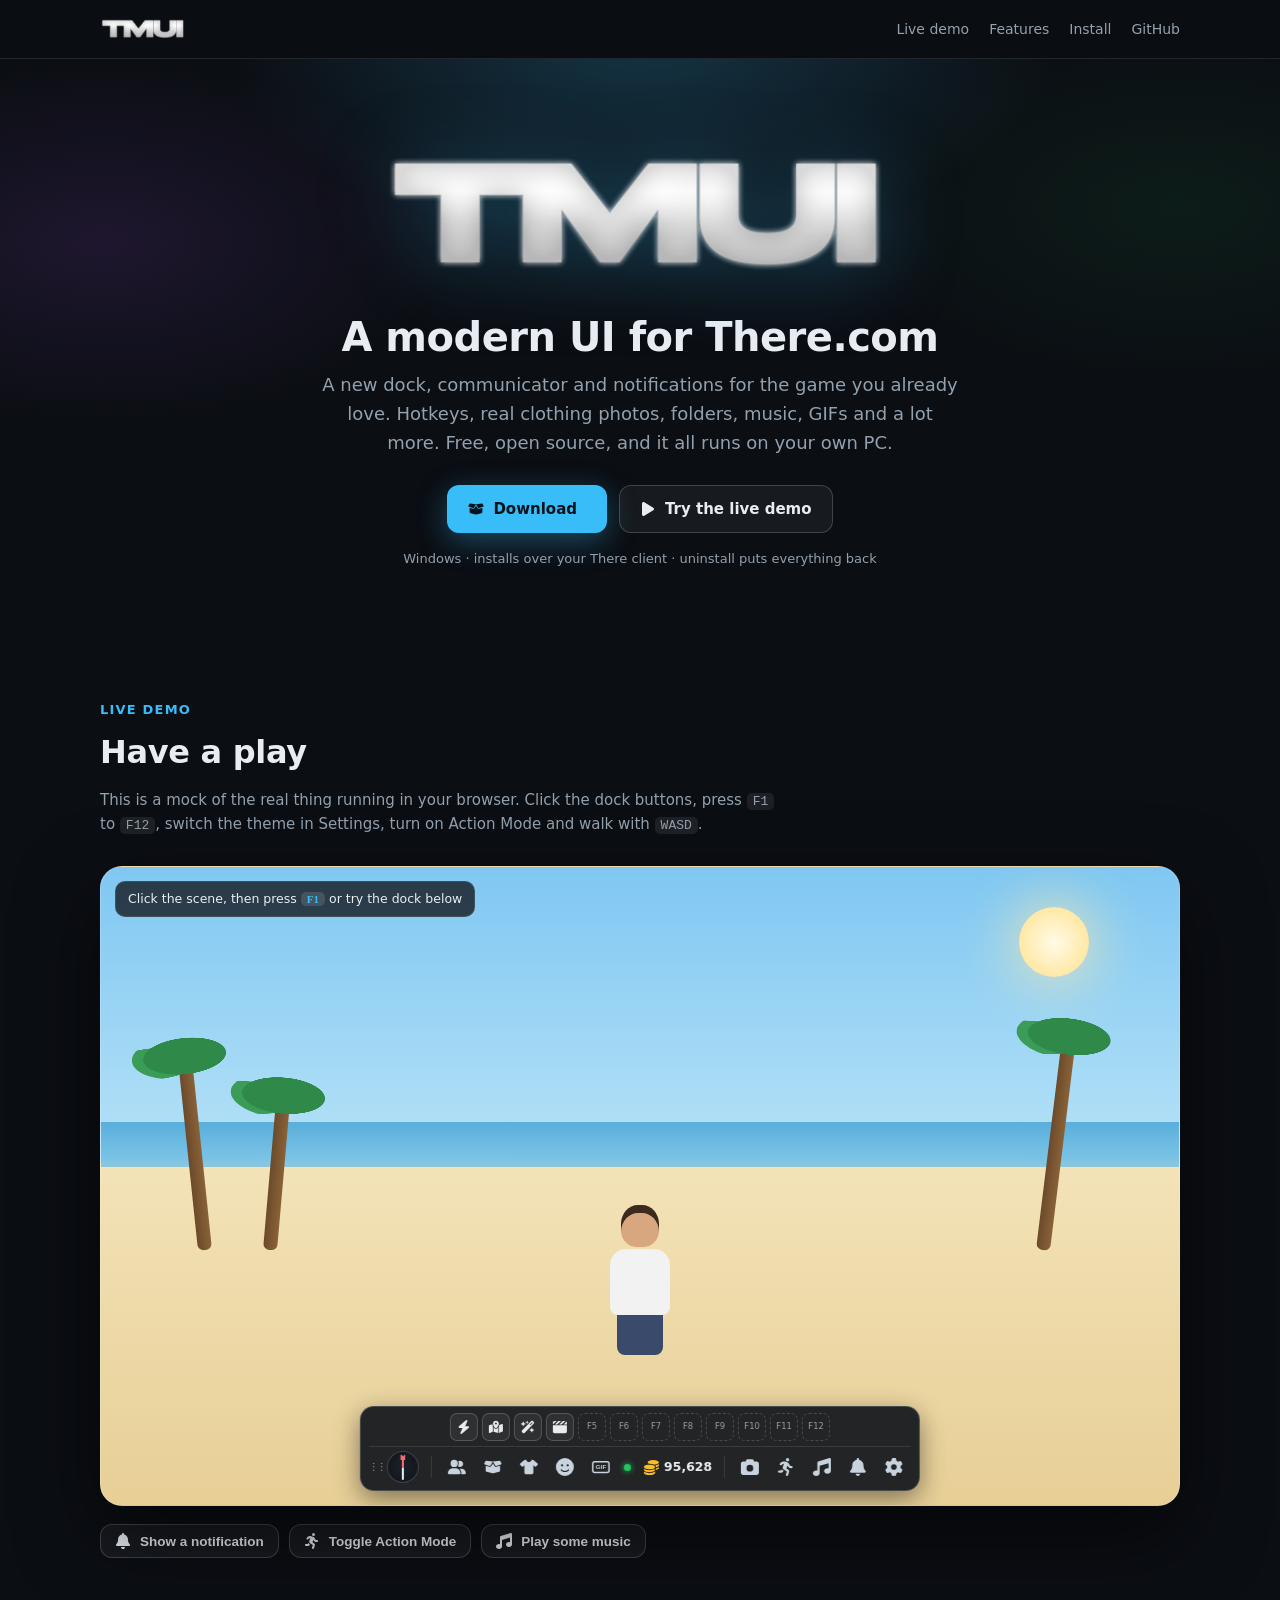
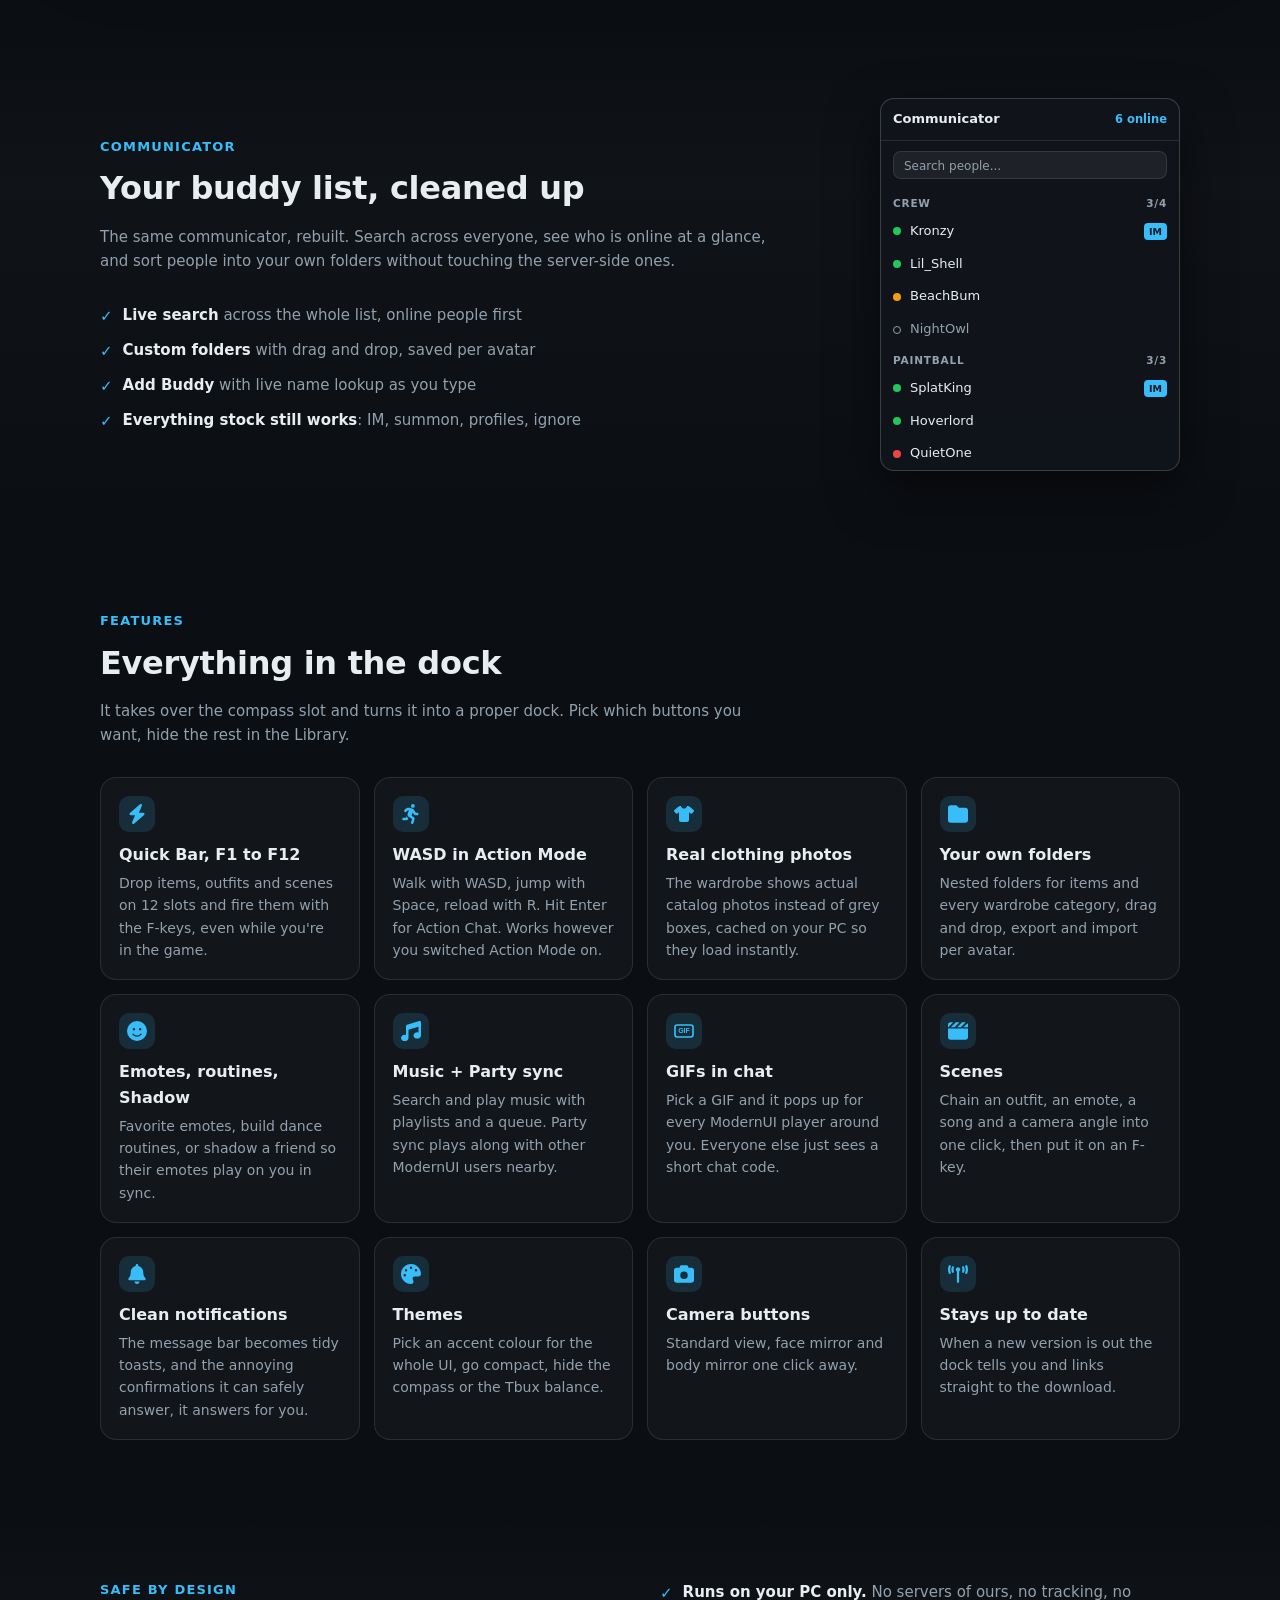
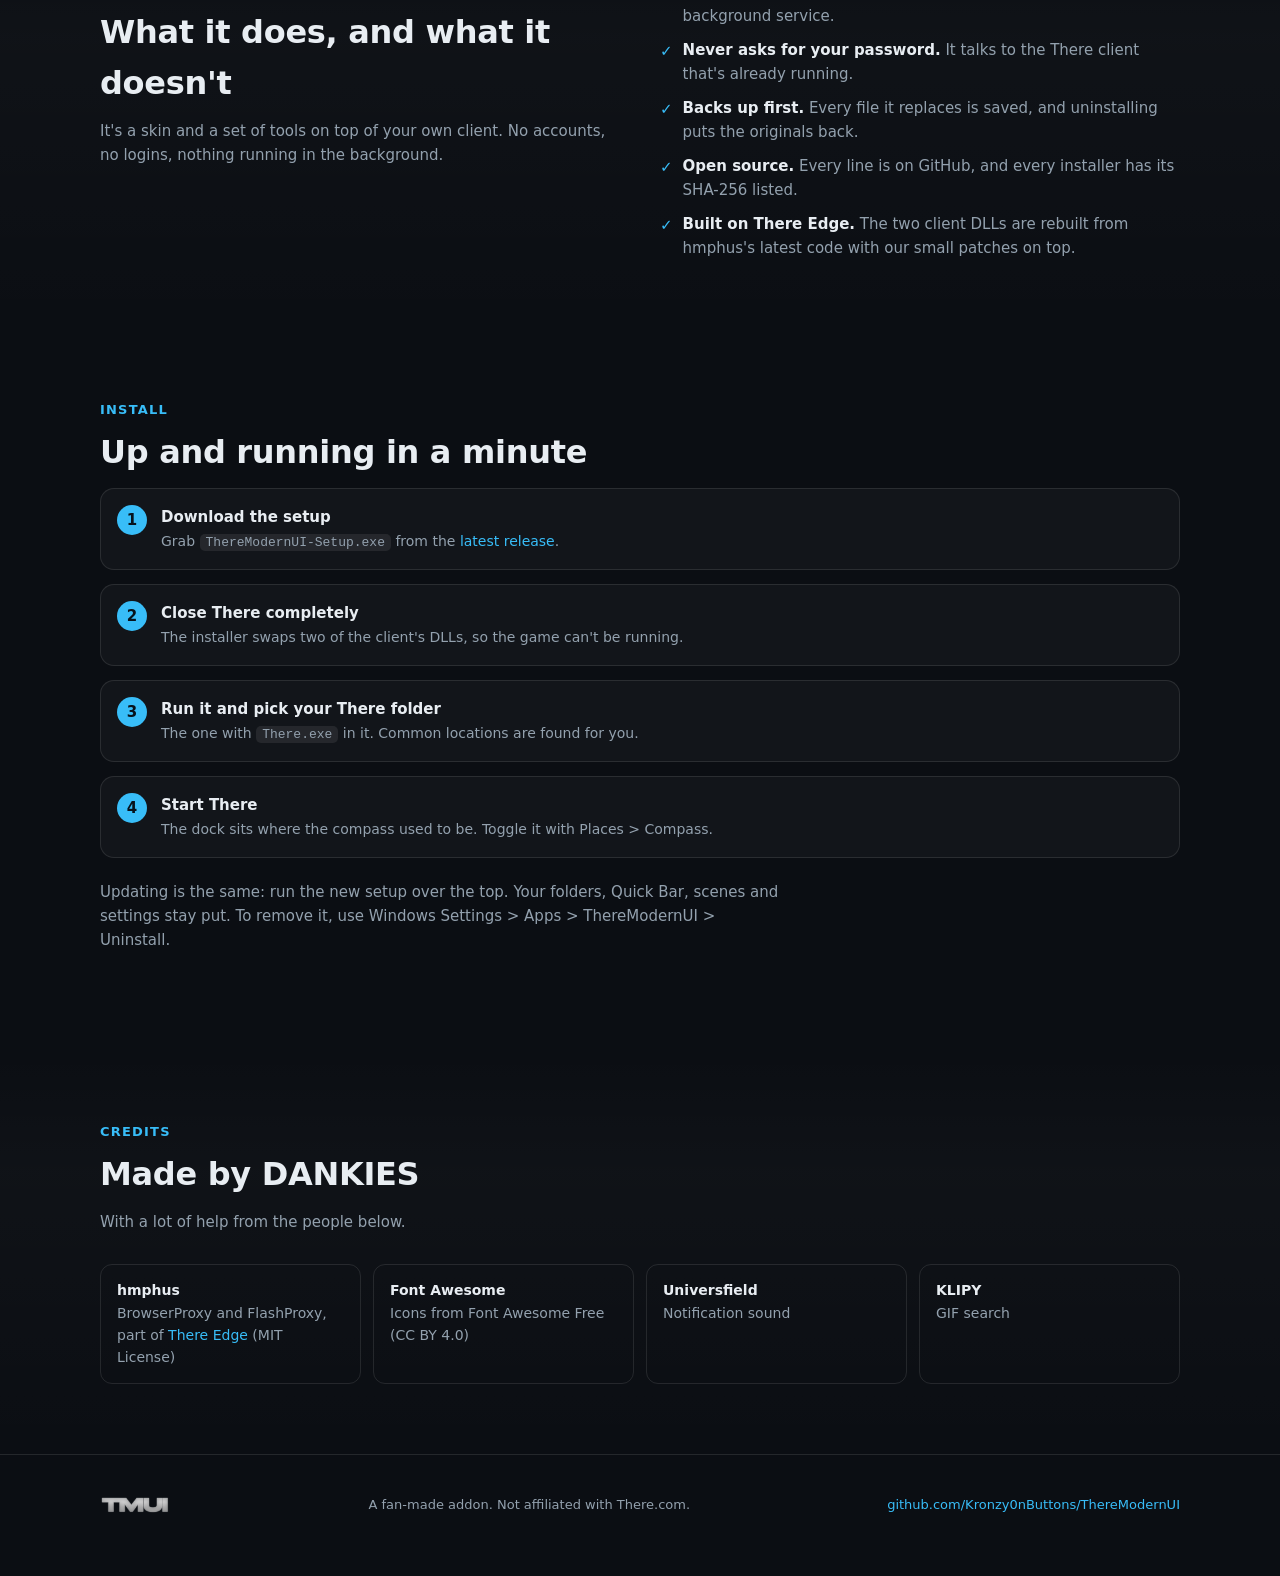
==== docs/index.html @ 68b4395e "Add showcase site (GitHub Pages, docs/)" ====
<!DOCTYPE html>
<!-- ThereModernUI - docs/index.html. Showcase page for GitHub Pages. Author: DANKIES -->
<html lang="en">
<head>
<meta charset="utf-8">
<meta name="viewport" content="width=device-width, initial-scale=1">
<title>ThereModernUI</title>
<meta name="description" content="A modern dock, communicator and notifications for There.com. Free, open source, runs entirely on your PC.">
<meta property="og:title" content="ThereModernUI">
<meta property="og:description" content="A modern dock, communicator and notifications for There.com.">
<meta property="og:image" content="assets/tmui-square.png">
<link rel="icon" href="assets/tmui-square.png">
<script src="assets/icons.js"></script>
<style>
:root {
  --bg: #0b0e13;
  --bg2: #11151c;
  --panel: rgba(17, 21, 28, 0.92);
  --border: rgba(255, 255, 255, 0.10);
  --border-strong: rgba(255, 255, 255, 0.18);
  --text: #e8edf2;
  --dim: #93a1ae;
  --accent: #38bdf8;
  --accent-bright: #bae6fd;
  --radius: 14px;
}

* { box-sizing: border-box; }

html { scroll-behavior: smooth; }

body {
  margin: 0;
  background: var(--bg);
  color: var(--text);
  font: 15px/1.6 'Segoe UI', system-ui, -apple-system, sans-serif;
  -webkit-font-smoothing: antialiased;
}

a { color: var(--accent); text-decoration: none; }
a:hover { text-decoration: underline; }

svg { width: 100%; height: 100%; display: block; }

.wrap { max-width: 1120px; margin: 0 auto; padding: 0 20px; }

/* nav */
nav {
  position: sticky; top: 0; z-index: 50;
  background: rgba(11, 14, 19, 0.8);
  backdrop-filter: blur(10px);
  border-bottom: 1px solid var(--border);
}
nav .wrap { display: flex; align-items: center; gap: 22px; height: 58px; }
nav .brand img { height: 22px; display: block; }
nav .links { display: flex; gap: 20px; margin-left: auto; font-size: 14px; }
nav .links a { color: var(--dim); }
nav .links a:hover { color: var(--text); text-decoration: none; }
@media (max-width: 720px) { nav .links a.hide-sm { display: none; } }

/* buttons */
.btn {
  display: inline-flex; align-items: center; gap: 9px;
  padding: 11px 20px; border-radius: 12px;
  font-weight: 700; font-size: 15px;
  border: 1px solid var(--border-strong);
  color: var(--text); background: rgba(255, 255, 255, 0.05);
  cursor: pointer; transition: transform 120ms ease, filter 120ms ease;
}
.btn:hover { text-decoration: none; transform: translateY(-1px); }
.btn.primary { background: var(--accent); color: #07131c; border-color: transparent; box-shadow: 0 8px 30px color-mix(in srgb, var(--accent) 35%, transparent); }
.btn.primary:hover { filter: brightness(1.08); }
.btn .ico { width: 16px; height: 16px; }

/* hero */
.hero {
  position: relative; overflow: hidden;
  padding: 90px 0 60px; text-align: center;
}
.hero::before {
  content: ''; position: absolute; inset: -40% -10% auto -10%; height: 120%;
  background:
    radial-gradient(600px 300px at 50% 30%, color-mix(in srgb, var(--accent) 22%, transparent), transparent 70%),
    radial-gradient(500px 260px at 15% 60%, rgba(168, 85, 247, 0.12), transparent 70%),
    radial-gradient(500px 260px at 85% 55%, rgba(34, 197, 94, 0.08), transparent 70%);
  pointer-events: none;
}
.hero > .wrap { position: relative; }
.hero .logo { width: min(520px, 80vw); filter: drop-shadow(0 10px 40px color-mix(in srgb, var(--accent) 30%, transparent)); }
.hero h1 { font-size: clamp(26px, 4vw, 40px); line-height: 1.2; margin: 26px 0 10px; letter-spacing: -0.5px; }
.hero p.lead { color: var(--dim); font-size: 18px; max-width: 640px; margin: 0 auto 28px; }
.hero .cta { display: flex; gap: 12px; justify-content: center; flex-wrap: wrap; }
.hero .meta { margin-top: 16px; font-size: 13px; color: var(--dim); }
.hero .meta b { color: var(--text); }

/* sections */
section { padding: 70px 0; }
section.alt { background: linear-gradient(180deg, transparent, rgba(255, 255, 255, 0.02) 30%, transparent); }
.kicker { color: var(--accent); font-weight: 700; font-size: 13px; letter-spacing: 1.2px; text-transform: uppercase; }
h2 { font-size: clamp(24px, 3vw, 32px); margin: 6px 0 10px; letter-spacing: -0.3px; }
.sub { color: var(--dim); max-width: 680px; margin: 0 0 30px; }

/* ---------- live demo: fake world + dock ---------- */
.stage {
  position: relative; height: 640px; border-radius: 22px; overflow: hidden;
  border: 1px solid var(--border-strong);
  box-shadow: 0 30px 80px rgba(0, 0, 0, 0.55);
  background:
    linear-gradient(180deg, #7fc7f2 0%, #b6e2f7 46%, #f3e3b8 46.2%, #e7cf96 100%);
  user-select: none;
}
.stage .sun { position: absolute; top: 40px; right: 90px; width: 70px; height: 70px; border-radius: 50%; background: radial-gradient(#fffbe6, #ffe08a); box-shadow: 0 0 60px #ffe9a8; }
.stage .sea { position: absolute; left: 0; right: 0; top: 40%; height: 7%; background: linear-gradient(180deg, #4aa6d6, #79c3e6); opacity: 0.85; }
.stage .palm { position: absolute; bottom: 40%; width: 14px; background: linear-gradient(90deg, #6b4a2b, #8a6238); border-radius: 6px; transform-origin: bottom center; }
.stage .palm::after { content: ''; position: absolute; top: -28px; left: -46px; width: 106px; height: 46px; border-radius: 50%; background: radial-gradient(ellipse at center, #2f8a4a 0 55%, transparent 56%), radial-gradient(ellipse at 20% 60%, #3a9c56 0 40%, transparent 41%); }
.stage .avatar { position: absolute; left: 50%; bottom: 150px; transform: translateX(-50%); width: 64px; height: 150px; }
.stage .avatar .head { width: 38px; height: 42px; margin: 0 auto; border-radius: 45% 45% 40% 40%; background: #d9a77f; box-shadow: inset 0 8px 0 #3b2a1e; }
.stage .avatar .body { width: 60px; height: 66px; margin: 2px auto 0; border-radius: 16px 16px 8px 8px; background: #f2f2f2; }
.stage .avatar .legs { width: 46px; height: 40px; margin: 0 auto; border-radius: 0 0 8px 8px; background: #3a4a6b; }
.stage .avatar.walk { animation: bob 380ms ease-in-out infinite; }
@keyframes bob { 50% { transform: translateX(-50%) translateY(-4px); } }

.bubble {
  position: absolute; left: 50%; bottom: 312px; transform: translateX(-50%);
  max-width: 260px; padding: 8px 12px; border-radius: 12px;
  background: #fff8d8; color: #222; font: 600 13px/1.35 'Segoe UI', sans-serif;
  border: 1px solid #c9bb86; box-shadow: 0 4px 10px rgba(0, 0, 0, 0.18);
  opacity: 0; transition: opacity 180ms ease; text-align: center; white-space: pre-line;
}
.bubble.show { opacity: 1; }
.bubble b { display: block; font-size: 11px; color: #555; }

/* HUD bits */
.hud-hint {
  position: absolute; top: 14px; left: 14px; z-index: 5;
  padding: 7px 12px; border-radius: 10px; font-size: 12.5px;
  background: rgba(17, 21, 28, 0.78); color: var(--text); border: 1px solid var(--border);
}
.hud-hint kbd { font: 700 11px 'Segoe UI'; padding: 1px 6px; border-radius: 5px; background: rgba(255, 255, 255, 0.12); color: var(--accent); }

/* the dock */
.dockroot { position: absolute; left: 50%; bottom: 14px; transform: translateX(-50%); display: flex; flex-direction: column; align-items: center; gap: 10px; z-index: 4; }

.panel {
  width: 560px; max-width: calc(100vw - 60px);
  background: var(--panel); border: 1px solid var(--border-strong);
  border-radius: var(--radius); box-shadow: 0 10px 30px rgba(0, 0, 0, 0.45);
  overflow: hidden; display: none; flex-direction: column;
  backdrop-filter: blur(6px);
}
.panel.open { display: flex; animation: pop 160ms ease; }
@keyframes pop { from { opacity: 0; transform: translateY(8px); } }
.panelbar { display: flex; align-items: center; gap: 10px; padding: 9px 12px; border-bottom: 1px solid var(--border); }
.panelbar .t { font-weight: 700; font-size: 13.5px; }
.panelbar input {
  flex: 1; height: 26px; padding: 0 9px; border-radius: 7px; border: 1px solid var(--border);
  background: rgba(255, 255, 255, 0.07); color: var(--text); font: 12px 'Segoe UI'; outline: none;
}
.panelbar input:focus { border-color: var(--accent); }
.panelbar .x { margin-left: auto; width: 24px; height: 24px; display: grid; place-items: center; border-radius: 7px; color: var(--dim); cursor: pointer; font-size: 13px; }
.panelbar .x:hover { background: rgba(255, 255, 255, 0.08); color: var(--text); }
.pbody { padding: 12px; max-height: 300px; overflow: auto; }
.pbody::-webkit-scrollbar { width: 8px; }
.pbody::-webkit-scrollbar-thumb { background: rgba(255, 255, 255, 0.16); border-radius: 4px; }

.grid { display: grid; grid-template-columns: repeat(auto-fill, minmax(96px, 1fr)); gap: 8px; }
.card {
  border-radius: 10px; border: 1px solid var(--border); background: rgba(255, 255, 255, 0.04);
  padding: 8px; text-align: center; cursor: pointer; font-size: 11px; color: var(--dim);
}
.card:hover { border-color: var(--accent); color: var(--text); }
.card .pic { height: 60px; border-radius: 7px; margin-bottom: 6px; display: grid; place-items: center; color: rgba(255, 255, 255, 0.85); }
.card .pic .ico { width: 26px; height: 26px; }
.card.worn { border-color: var(--accent); box-shadow: inset 0 0 0 1px var(--accent); }

.chips { display: flex; flex-wrap: wrap; gap: 6px; }
.chip { padding: 5px 11px; border-radius: 20px; font-size: 12px; background: rgba(255, 255, 255, 0.07); border: 1px solid var(--border); cursor: pointer; }
.chip:hover { border-color: var(--accent); }
.chip.fav { border-color: color-mix(in srgb, #fbbf24 60%, transparent); }
.chip.fav::before { content: '\2605 '; color: #fbbf24; }

.np { display: flex; gap: 12px; align-items: center; }
.np .art { width: 64px; height: 48px; border-radius: 8px; background: linear-gradient(135deg, #f472b6, #8b5cf6, #38bdf8); }
.np .meta b { display: block; font-size: 13.5px; }
.np .meta span { font-size: 12px; color: var(--dim); }
.tracks { margin-top: 12px; display: flex; flex-direction: column; gap: 4px; }
.track { display: flex; justify-content: space-between; padding: 6px 9px; border-radius: 8px; font-size: 12.5px; cursor: pointer; }
.track:hover, .track.on { background: rgba(255, 255, 255, 0.06); }
.track.on { color: var(--accent); }
.track span { color: var(--dim); }

.gifgrid { display: grid; grid-template-columns: repeat(auto-fill, minmax(110px, 1fr)); gap: 6px; }
.gif { height: 80px; border-radius: 8px; cursor: pointer; border: 1px solid var(--border); background-size: 300% 300%; animation: shimmer 3s ease infinite paused; display: grid; place-items: center; font-weight: 800; font-size: 13px; color: rgba(255, 255, 255, 0.9); text-shadow: 0 1px 4px rgba(0, 0, 0, 0.4); }
.gif:hover { animation-play-state: running; border-color: var(--accent); }
@keyframes shimmer { 50% { background-position: 100% 50%; } }
.gifcard { display: none; flex-direction: column; align-items: center; gap: 4px; padding: 6px; background: var(--panel); border: 1px solid var(--border-strong); border-radius: 12px; box-shadow: 0 6px 24px rgba(0, 0, 0, 0.5); }
.gifcard.show { display: flex; animation: pop 160ms ease; }
.gifcard .g { width: 200px; height: 120px; border-radius: 8px; background-size: 300% 300%; animation: shimmer 1.4s ease infinite; display: grid; place-items: center; font-weight: 800; color: #fff; font-size: 18px; }
.gifcard small { color: var(--dim); font-weight: 600; font-size: 11px; }

.foot { display: flex; justify-content: space-between; padding: 6px 12px 8px; font-size: 10.5px; color: var(--dim); border-top: 1px solid var(--border); }
.foot b { color: var(--text); letter-spacing: 0.3px; }

.setgrid { display: grid; grid-template-columns: 1fr 1fr; gap: 9px 22px; font-size: 12.5px; }
.setrow { display: flex; justify-content: space-between; align-items: center; }
.sw { width: 34px; height: 19px; border-radius: 10px; background: rgba(255, 255, 255, 0.15); position: relative; cursor: pointer; transition: background 140ms; }
.sw::after { content: ''; position: absolute; top: 2px; left: 2px; width: 15px; height: 15px; border-radius: 50%; background: #fff; transition: left 140ms; }
.sw.on { background: var(--accent); }
.sw.on::after { left: 17px; }
.swatches { display: flex; gap: 8px; margin: 4px 0 14px; }
.swatch { width: 24px; height: 24px; border-radius: 50%; cursor: pointer; border: 2px solid transparent; }
.swatch.on { border-color: #fff; }
.sublabel { font-size: 11px; font-weight: 700; color: var(--dim); text-transform: uppercase; letter-spacing: 0.8px; margin-bottom: 6px; }

/* the dock pill */
.dock {
  background: var(--panel); border: 1px solid var(--border-strong); border-radius: var(--radius);
  box-shadow: 0 8px 26px rgba(0, 0, 0, 0.45); padding: 6px 8px;
  display: flex; flex-direction: column; backdrop-filter: blur(6px);
}
.mini { display: none; align-items: center; gap: 8px; padding: 2px 4px 7px; margin-bottom: 4px; border-bottom: 1px solid var(--border); }
.mini.show { display: flex; }
.mini .thumb { width: 30px; height: 22px; border-radius: 5px; background: linear-gradient(135deg, #f472b6, #8b5cf6, #38bdf8); flex: none; }
.mini .tt { font-size: 11px; font-weight: 600; white-space: nowrap; overflow: hidden; text-overflow: ellipsis; max-width: 150px; }
.mini .ta { font-size: 9.5px; color: var(--dim); }
.viz { flex: 1; height: 18px; display: flex; gap: 2px; align-items: center; justify-content: center; overflow: hidden; }
.viz i { width: 3px; height: 100%; border-radius: 2px; background: linear-gradient(to top, var(--accent), var(--accent-bright)); transform: scaleY(0.12); animation: bar 700ms ease-in-out infinite alternate paused; }
.mini.playing .viz i { animation-play-state: running; }
@keyframes bar { 0% { transform: scaleY(0.15); } 40% { transform: scaleY(0.85); } 70% { transform: scaleY(0.35); } 100% { transform: scaleY(1); } }
.mbtn { width: 22px; height: 22px; padding: 4px; border-radius: 6px; color: var(--dim); cursor: pointer; flex: none; }
.mbtn:hover { color: var(--text); background: rgba(255, 255, 255, 0.07); }

.keychat { display: none; align-items: center; gap: 8px; padding: 3px 8px 7px; margin-bottom: 4px; border-bottom: 1px solid var(--border); font-size: 12px; }
.keychat.show { display: flex; }
.keychat .dot { width: 8px; height: 8px; border-radius: 50%; background: var(--accent); box-shadow: 0 0 6px var(--accent); animation: pulse 1.2s infinite; }
.keychat span { margin-left: auto; color: var(--dim); font-size: 11px; }
@keyframes pulse { 50% { opacity: 0.35; } }

.quick { display: flex; gap: 4px; justify-content: center; padding-bottom: 5px; margin-bottom: 3px; border-bottom: 1px solid var(--border); }
.slot { width: 28px; height: 28px; border-radius: 7px; border: 1px dashed rgba(255, 255, 255, 0.18); display: grid; place-items: center; font-size: 8.5px; color: var(--dim); cursor: pointer; transition: transform 120ms; }
.slot.full { border-style: solid; border-color: var(--border-strong); background: rgba(255, 255, 255, 0.06); color: var(--text); }
.slot.full .ico { width: 14px; height: 14px; }
.slot.pulse { transform: scale(1.18); border-color: var(--accent); box-shadow: 0 0 12px var(--accent); }

.row { display: flex; align-items: center; gap: 2px; }
.grab { width: 12px; color: var(--dim); font-size: 10px; text-align: center; letter-spacing: -2px; }
.compass { width: 32px; height: 32px; border-radius: 50%; border: 1px solid var(--border-strong); position: relative; margin: 0 4px; background: radial-gradient(#1b212b, #10141a); }
.compass .n { position: absolute; top: 1px; left: 50%; transform: translateX(-50%); font-size: 7px; font-weight: 800; color: #f87171; }
.compass .needle { position: absolute; left: 50%; top: 4px; width: 2px; height: 24px; margin-left: -1px; background: linear-gradient(#f87171 50%, #e8edf2 50%); border-radius: 2px; transition: transform 100ms linear; }
.sep { width: 1px; height: 22px; background: var(--border); margin: 0 6px; }
.item { width: 34px; height: 34px; padding: 8px; border-radius: 9px; color: #c8d3dd; cursor: pointer; position: relative; flex: none; }
.item:hover { background: rgba(255, 255, 255, 0.07); color: #fff; }
.item.on { color: var(--accent); background: color-mix(in srgb, var(--accent) 14%, transparent); }
.item[data-tip]:hover::after {
  content: attr(data-tip); position: absolute; bottom: 42px; left: 50%; transform: translateX(-50%);
  white-space: nowrap; font-size: 11px; padding: 4px 8px; border-radius: 7px;
  background: var(--bg2); border: 1px solid var(--border-strong); color: var(--text); pointer-events: none;
}
.bridge { width: 7px; height: 7px; border-radius: 50%; background: #22c55e; box-shadow: 0 0 6px #22c55e; margin: 0 7px 0 4px; }
.tbux { display: flex; align-items: center; gap: 5px; font-size: 12.5px; font-weight: 700; padding: 0 4px; }
.tbux .ico { width: 15px; height: 15px; color: #fbbf24; }
.dock.nocompass .compass, .dock.nocompass .compass + .sep { display: none; }
.dock.notbux .tbux { display: none; }
.dock.wide .item { width: 40px; height: 40px; padding: 10px; }

/* message bar toast */
.toast {
  position: absolute; left: 50%; bottom: 120px; transform: translate(-50%, 16px);
  width: min(620px, calc(100% - 40px)); display: flex; align-items: center; gap: 10px;
  padding: 10px 14px; border-radius: 12px; background: var(--panel); border: 1px solid var(--border-strong);
  box-shadow: 0 8px 26px rgba(0, 0, 0, 0.45); opacity: 0; pointer-events: none; transition: opacity 220ms, transform 220ms; z-index: 6;
}
.toast.show { opacity: 1; transform: translate(-50%, 0); pointer-events: auto; }
.toast .i { width: 28px; height: 28px; border-radius: 50%; background: var(--accent); color: #0b1620; font-weight: 800; display: grid; place-items: center; flex: none; }
.toast .m { flex: 1; font-size: 13px; }
.toast .b { padding: 4px 13px; border-radius: 12px; font-size: 12px; font-weight: 700; background: rgba(255, 255, 255, 0.08); border: 1px solid var(--border); cursor: pointer; }
.toast .b.y { background: var(--accent); color: #0b1620; border-color: transparent; }

.demo-actions { display: flex; gap: 10px; flex-wrap: wrap; margin-top: 18px; }
.demo-actions .btn { padding: 8px 14px; font-size: 13.5px; }

/* communicator mock */
.comm {
  width: 300px; border-radius: var(--radius); background: var(--panel); border: 1px solid var(--border-strong);
  box-shadow: 0 20px 50px rgba(0, 0, 0, 0.5); overflow: hidden;
}
.comm .tb { display: flex; align-items: center; justify-content: space-between; padding: 10px 12px; border-bottom: 1px solid var(--border); font-weight: 700; font-size: 13px; }
.comm .tb span { color: var(--accent); font-size: 11.5px; font-weight: 600; }
.comm .search { margin: 10px 12px; height: 28px; border-radius: 8px; border: 1px solid var(--border); background: rgba(255, 255, 255, 0.06); color: var(--dim); font-size: 12px; padding: 5px 10px; }
.comm .fold { padding: 6px 12px 3px; font-size: 10.5px; font-weight: 700; color: var(--dim); letter-spacing: 0.8px; text-transform: uppercase; display: flex; justify-content: space-between; }
.comm .p { display: flex; align-items: center; gap: 9px; padding: 6px 12px; font-size: 13px; }
.comm .p:hover { background: rgba(255, 255, 255, 0.05); }
.comm .p .d { width: 8px; height: 8px; border-radius: 50%; }
.comm .p .im { margin-left: auto; font-size: 9.5px; font-weight: 800; color: #0b1620; background: var(--accent); padding: 1px 5px; border-radius: 4px; }
.comm .p.off { color: var(--dim); }

.split { display: grid; grid-template-columns: 1fr auto; gap: 50px; align-items: center; }
@media (max-width: 860px) { .split { grid-template-columns: 1fr; } .split .comm { margin: 0 auto; } }

/* features */
.features { display: grid; grid-template-columns: repeat(auto-fill, minmax(250px, 1fr)); gap: 14px; }
.feat {
  padding: 18px; border-radius: 16px; background: rgba(255, 255, 255, 0.03); border: 1px solid var(--border);
  transition: border-color 140ms, transform 140ms;
}
.feat:hover { border-color: color-mix(in srgb, var(--accent) 55%, transparent); transform: translateY(-2px); }
.feat .fi { width: 36px; height: 36px; padding: 8px; border-radius: 10px; color: var(--accent); background: color-mix(in srgb, var(--accent) 14%, transparent); margin-bottom: 10px; }
.feat h3 { margin: 0 0 4px; font-size: 16px; }
.feat p { margin: 0; color: var(--dim); font-size: 14px; }

/* list bits */
.ticks { list-style: none; padding: 0; margin: 0; display: grid; gap: 10px; }
.ticks li { display: flex; gap: 10px; align-items: flex-start; color: var(--dim); }
.ticks li b { color: var(--text); }
.ticks li::before { content: '\2713'; color: var(--accent); font-weight: 800; flex: none; margin-top: 1px; }
.twocol { display: grid; grid-template-columns: 1fr 1fr; gap: 40px; }
@media (max-width: 760px) { .twocol { grid-template-columns: 1fr; } }

.steps { counter-reset: s; display: grid; gap: 14px; }
.step { display: flex; gap: 14px; align-items: flex-start; padding: 16px; border-radius: 14px; border: 1px solid var(--border); background: rgba(255, 255, 255, 0.03); }
.step::before { counter-increment: s; content: counter(s); flex: none; width: 30px; height: 30px; border-radius: 50%; display: grid; place-items: center; font-weight: 800; background: var(--accent); color: #07131c; }
.step b { display: block; }
.step span { color: var(--dim); font-size: 14px; }
code { font: 13px Consolas, monospace; background: rgba(255, 255, 255, 0.08); padding: 1px 6px; border-radius: 5px; }

.shots { display: grid; grid-template-columns: repeat(auto-fill, minmax(320px, 1fr)); gap: 14px; }
.shots img { width: 100%; border-radius: 14px; border: 1px solid var(--border-strong); display: block; cursor: zoom-in; }
#shots-section { display: none; }
.lightbox { position: fixed; inset: 0; z-index: 100; background: rgba(0, 0, 0, 0.85); display: none; place-items: center; padding: 30px; cursor: zoom-out; }
.lightbox.show { display: grid; }
.lightbox img { max-width: 100%; max-height: 100%; border-radius: 12px; }

.credits { display: grid; grid-template-columns: repeat(auto-fill, minmax(230px, 1fr)); gap: 12px; }
.credit { padding: 14px 16px; border-radius: 12px; border: 1px solid var(--border); font-size: 14px; color: var(--dim); }
.credit b { color: var(--text); display: block; }

footer { padding: 40px 0 60px; border-top: 1px solid var(--border); color: var(--dim); font-size: 13px; }
footer .wrap { display: flex; gap: 20px; justify-content: space-between; flex-wrap: wrap; align-items: center; }
footer img { height: 18px; opacity: 0.8; }

@media (max-width: 640px) {
  .stage { height: 600px; }
  .dock .item { width: 30px; height: 30px; padding: 7px; }
  .setgrid { grid-template-columns: 1fr; }
}
</style>
</head>
<body>

<nav>
  <div class="wrap">
    <a class="brand" href="#"><img src="assets/tmui-logo.png" alt="TMUI"></a>
    <div class="links">
      <a href="#demo">Live demo</a>
      <a href="#features" class="hide-sm">Features</a>
      <a href="#install">Install</a>
      <a href="https://github.com/Kronzy0nButtons/ThereModernUI" class="hide-sm">GitHub</a>
    </div>
  </div>
</nav>

<header class="hero">
  <div class="wrap">
    <img class="logo" src="assets/tmui-logo.png" alt="TMUI">
    <h1>A modern UI for There.com</h1>
    <p class="lead">A new dock, communicator and notifications for the game you already love. Hotkeys, real clothing photos, folders, music, GIFs and a lot more. Free, open source, and it all runs on your own PC.</p>
    <div class="cta">
      <a class="btn primary" id="dl" href="https://github.com/Kronzy0nButtons/ThereModernUI/releases/latest"><span class="ico" data-icon="box-open"></span> Download <span id="ver"></span></a>
      <a class="btn" href="#demo"><span class="ico" data-icon="play"></span> Try the live demo</a>
    </div>
    <div class="meta">Windows &middot; installs over your There client &middot; uninstall puts everything back</div>
  </div>
</header>

<!-- live demo -->
<section id="demo">
  <div class="wrap">
    <div class="kicker">Live demo</div>
    <h2>Have a play</h2>
    <p class="sub">This is a mock of the real thing running in your browser. Click the dock buttons, press <code>F1</code> to <code>F12</code>, switch the theme in Settings, turn on Action Mode and walk with <code>WASD</code>.</p>

    <div class="stage" id="stage" tabindex="0">
      <div class="sun"></div>
      <div class="sea"></div>
      <div class="palm" style="left:9%;height:190px;transform:rotate(-6deg)"></div>
      <div class="palm" style="left:15%;height:150px;transform:rotate(5deg)"></div>
      <div class="palm" style="right:12%;height:210px;transform:rotate(7deg)"></div>
      <div class="hud-hint" id="hint">Click the scene, then press <kbd>F1</kbd> or try the dock below</div>
      <div class="bubble" id="bubble"></div>
      <div class="avatar" id="avatar"><div class="head"></div><div class="body"></div><div class="legs"></div></div>

      <div class="toast" id="toast">
        <div class="i">i</div>
        <div class="m" id="toastmsg">You have 1 pending buddy request. Click VIEW to accept or ignore now.</div>
        <div class="b y" data-close>View</div>
        <div class="b" data-close>Later</div>
      </div>

      <div class="dockroot">
        <!-- panels -->
        <div class="panel" data-panel="wardrobe">
          <div class="panelbar"><span class="t">Wardrobe</span><input placeholder="Search clothing..."><div class="x">&#10005;</div></div>
          <div class="pbody"><div class="grid" id="wardrobe"></div></div>
          <div class="foot"><span>Real catalog photos, cached on your PC</span><span>Click to wear</span></div>
        </div>
        <div class="panel" data-panel="items">
          <div class="panelbar"><span class="t">Inventory</span><input placeholder="Search items..."><div class="x">&#10005;</div></div>
          <div class="pbody"><div class="grid" id="items"></div></div>
          <div class="foot"><span>Your own folders, drag and drop</span><span>Drag to the Quick Bar</span></div>
        </div>
        <div class="panel" data-panel="emotes">
          <div class="panelbar"><span class="t">Emotes</span><input placeholder="Search emotes..."><div class="x">&#10005;</div></div>
          <div class="pbody"><div class="chips" id="emotes"></div></div>
          <div class="foot"><span>Favorites, routines and Shadow mode</span><span>Right-click to favorite</span></div>
        </div>
        <div class="panel" data-panel="music">
          <div class="panelbar"><span class="t">Music</span><input placeholder="Search songs..."><div class="x">&#10005;</div></div>
          <div class="pbody">
            <div class="np"><div class="art"></div><div class="meta"><b id="nptitle">Pick a track</b><span id="npartist">Playlists, queue and Party sync</span></div></div>
            <div class="tracks" id="tracks"></div>
          </div>
        </div>
        <div class="panel" data-panel="gifs">
          <div class="panelbar"><span class="t">GIFs</span><input placeholder="Search KLIPY..."><div class="x">&#10005;</div></div>
          <div class="pbody"><div class="gifgrid" id="gifs"></div></div>
          <div class="foot"><span>Other ModernUI players see it pop up too</span><b>Powered by KLIPY</b></div>
        </div>
        <div class="panel" data-panel="settings">
          <div class="panelbar"><span class="t">Settings</span><div class="x">&#10005;</div></div>
          <div class="pbody">
            <div class="sublabel">Theme</div>
            <div class="swatches" id="swatches"></div>
            <div class="sublabel">Appearance</div>
            <div class="setgrid">
              <div class="setrow">Compact dock<div class="sw on" data-pref="compact"></div></div>
              <div class="setrow">Compass<div class="sw on" data-pref="compass"></div></div>
              <div class="setrow">Tbux balance<div class="sw on" data-pref="tbux"></div></div>
              <div class="setrow">Action Mode keys<div class="sw on" data-pref="keys"></div></div>
            </div>
          </div>
        </div>
        <div class="gifcard" id="gifcard"><div class="g" id="gifcardg">GIF</div><small>You</small></div>

        <!-- dock -->
        <div class="dock" id="dock">
          <div class="keychat" id="keychat"><div class="dot"></div><b>Action Chat</b><span>Enter to send &middot; Esc to cancel</span></div>
          <div class="mini" id="mini">
            <div class="thumb"></div>
            <div><div class="tt" id="minititle">Track</div><div class="ta">Now playing</div></div>
            <div class="viz" id="viz"></div>
            <div class="mbtn" data-icon="backward-step" id="mprev"></div>
            <div class="mbtn" data-icon="pause" id="mplay"></div>
            <div class="mbtn" data-icon="forward-step" id="mnext"></div>
          </div>
          <div class="quick" id="quick"></div>
          <div class="row">
            <div class="grab">&#8942;&#8942;</div>
            <div class="compass"><span class="n">N</span><div class="needle" id="needle"></div></div>
            <div class="sep"></div>
            <div class="item" data-tip="Friends" data-icon="user-group" data-act="comm"></div>
            <div class="item" data-tip="Items" data-icon="box-open" data-act="items"></div>
            <div class="item" data-tip="Wardrobe" data-icon="shirt" data-act="wardrobe"></div>
            <div class="item" data-tip="Emotes" data-icon="face-smile" data-act="emotes"></div>
            <div class="item" data-tip="GIFs" data-icon="gif" data-act="gifs"></div>
            <div class="bridge" title="Client Bridge: connected"></div>
            <div class="tbux"><span class="ico" data-icon="coins"></span><span id="tbux">95,628</span></div>
            <div class="sep"></div>
            <div class="item" data-tip="Camera" data-icon="camera" data-act="camera"></div>
            <div class="item" data-tip="Action Mode" data-icon="person-running" data-act="action"></div>
            <div class="item" data-tip="Music" data-icon="music" data-act="music"></div>
            <div class="item" data-tip="Notification" data-icon="bell" data-act="toast"></div>
            <div class="item" data-tip="Settings" data-icon="gear" data-act="settings"></div>
          </div>
        </div>
      </div>
    </div>

    <div class="demo-actions">
      <button class="btn" data-demo="toast"><span class="ico" data-icon="bell"></span> Show a notification</button>
      <button class="btn" data-demo="action"><span class="ico" data-icon="person-running"></span> Toggle Action Mode</button>
      <button class="btn" data-demo="music"><span class="ico" data-icon="music"></span> Play some music</button>
    </div>
  </div>
</section>

<!-- communicator -->
<section class="alt">
  <div class="wrap split">
    <div>
      <div class="kicker">Communicator</div>
      <h2>Your buddy list, cleaned up</h2>
      <p class="sub">The same communicator, rebuilt. Search across everyone, see who is online at a glance, and sort people into your own folders without touching the server-side ones.</p>
      <ul class="ticks">
        <li><span><b>Live search</b> across the whole list, online people first</span></li>
        <li><span><b>Custom folders</b> with drag and drop, saved per avatar</span></li>
        <li><span><b>Add Buddy</b> with live name lookup as you type</span></li>
        <li><span><b>Everything stock still works</b>: IM, summon, profiles, ignore</span></li>
      </ul>
    </div>
    <div class="comm">
      <div class="tb">Communicator <span>6 online</span></div>
      <div class="search">Search people...</div>
      <div class="fold">Crew <span>3/4</span></div>
      <div class="p"><div class="d" style="background:#22c55e"></div>Kronzy<span class="im">IM</span></div>
      <div class="p"><div class="d" style="background:#22c55e"></div>Lil_Shell</div>
      <div class="p"><div class="d" style="background:#f59e0b"></div>BeachBum</div>
      <div class="p off"><div class="d" style="border:1px solid #93a1ae"></div>NightOwl</div>
      <div class="fold">Paintball <span>3/3</span></div>
      <div class="p"><div class="d" style="background:#22c55e"></div>SplatKing<span class="im">IM</span></div>
      <div class="p"><div class="d" style="background:#22c55e"></div>Hoverlord</div>
      <div class="p"><div class="d" style="background:#ef4444"></div>QuietOne</div>
    </div>
  </div>
</section>

<!-- features -->
<section id="features">
  <div class="wrap">
    <div class="kicker">Features</div>
    <h2>Everything in the dock</h2>
    <p class="sub">It takes over the compass slot and turns it into a proper dock. Pick which buttons you want, hide the rest in the Library.</p>
    <div class="features">
      <div class="feat"><div class="fi" data-icon="bolt"></div><h3>Quick Bar, F1 to F12</h3><p>Drop items, outfits and scenes on 12 slots and fire them with the F-keys, even while you're in the game.</p></div>
      <div class="feat"><div class="fi" data-icon="person-running"></div><h3>WASD in Action Mode</h3><p>Walk with WASD, jump with Space, reload with R. Hit Enter for Action Chat. Works however you switched Action Mode on.</p></div>
      <div class="feat"><div class="fi" data-icon="shirt"></div><h3>Real clothing photos</h3><p>The wardrobe shows actual catalog photos instead of grey boxes, cached on your PC so they load instantly.</p></div>
      <div class="feat"><div class="fi" data-icon="folder"></div><h3>Your own folders</h3><p>Nested folders for items and every wardrobe category, drag and drop, export and import per avatar.</p></div>
      <div class="feat"><div class="fi" data-icon="face-smile"></div><h3>Emotes, routines, Shadow</h3><p>Favorite emotes, build dance routines, or shadow a friend so their emotes play on you in sync.</p></div>
      <div class="feat"><div class="fi" data-icon="music"></div><h3>Music + Party sync</h3><p>Search and play music with playlists and a queue. Party sync plays along with other ModernUI users nearby.</p></div>
      <div class="feat"><div class="fi" data-icon="gif"></div><h3>GIFs in chat</h3><p>Pick a GIF and it pops up for every ModernUI player around you. Everyone else just sees a short chat code.</p></div>
      <div class="feat"><div class="fi" data-icon="clapperboard"></div><h3>Scenes</h3><p>Chain an outfit, an emote, a song and a camera angle into one click, then put it on an F-key.</p></div>
      <div class="feat"><div class="fi" data-icon="bell"></div><h3>Clean notifications</h3><p>The message bar becomes tidy toasts, and the annoying confirmations it can safely answer, it answers for you.</p></div>
      <div class="feat"><div class="fi" data-icon="palette"></div><h3>Themes</h3><p>Pick an accent colour for the whole UI, go compact, hide the compass or the Tbux balance.</p></div>
      <div class="feat"><div class="fi" data-icon="camera"></div><h3>Camera buttons</h3><p>Standard view, face mirror and body mirror one click away.</p></div>
      <div class="feat"><div class="fi" data-icon="tower-broadcast"></div><h3>Stays up to date</h3><p>When a new version is out the dock tells you and links straight to the download.</p></div>
    </div>
  </div>
</section>

<section id="shots-section" class="alt">
  <div class="wrap">
    <div class="kicker">Screenshots</div>
    <h2>In the game</h2>
    <p class="sub">Straight from the client.</p>
    <div class="shots" id="shots"></div>
  </div>
</section>

<!-- trust -->
<section class="alt">
  <div class="wrap twocol">
    <div>
      <div class="kicker">Safe by design</div>
      <h2>What it does, and what it doesn't</h2>
      <p class="sub" style="margin-bottom:0">It's a skin and a set of tools on top of your own client. No accounts, no logins, nothing running in the background.</p>
    </div>
    <ul class="ticks">
      <li><span><b>Runs on your PC only.</b> No servers of ours, no tracking, no background service.</span></li>
      <li><span><b>Never asks for your password.</b> It talks to the There client that's already running.</span></li>
      <li><span><b>Backs up first.</b> Every file it replaces is saved, and uninstalling puts the originals back.</span></li>
      <li><span><b>Open source.</b> Every line is on GitHub, and every installer has its SHA-256 listed.</span></li>
      <li><span><b>Built on There Edge.</b> The two client DLLs are rebuilt from hmphus's latest code with our small patches on top.</span></li>
    </ul>
  </div>
</section>

<!-- install -->
<section id="install">
  <div class="wrap">
    <div class="kicker">Install</div>
    <h2>Up and running in a minute</h2>
    <div class="steps">
      <div class="step"><div><b>Download the setup</b><span>Grab <code>ThereModernUI-Setup.exe</code> from the <a href="https://github.com/Kronzy0nButtons/ThereModernUI/releases/latest">latest release</a>.</span></div></div>
      <div class="step"><div><b>Close There completely</b><span>The installer swaps two of the client's DLLs, so the game can't be running.</span></div></div>
      <div class="step"><div><b>Run it and pick your There folder</b><span>The one with <code>There.exe</code> in it. Common locations are found for you.</span></div></div>
      <div class="step"><div><b>Start There</b><span>The dock sits where the compass used to be. Toggle it with Places &gt; Compass.</span></div></div>
    </div>
    <p class="sub" style="margin-top:22px">Updating is the same: run the new setup over the top. Your folders, Quick Bar, scenes and settings stay put. To remove it, use Windows Settings &gt; Apps &gt; ThereModernUI &gt; Uninstall.</p>
  </div>
</section>

<!-- credits -->
<section class="alt">
  <div class="wrap">
    <div class="kicker">Credits</div>
    <h2>Made by DANKIES</h2>
    <p class="sub">With a lot of help from the people below.</p>
    <div class="credits">
      <div class="credit"><b>hmphus</b>BrowserProxy and FlashProxy, part of <a href="https://github.com/hmphus/there-edge">There Edge</a> (MIT License)</div>
      <div class="credit"><b>Font Awesome</b>Icons from Font Awesome Free (CC BY 4.0)</div>
      <div class="credit"><b>Universfield</b>Notification sound</div>
      <div class="credit"><b>KLIPY</b>GIF search</div>
    </div>
  </div>
</section>

<footer>
  <div class="wrap">
    <img src="assets/tmui-logo.png" alt="TMUI">
    <span>A fan-made addon. Not affiliated with There.com.</span>
    <a href="https://github.com/Kronzy0nButtons/ThereModernUI">github.com/Kronzy0nButtons/ThereModernUI</a>
  </div>
</footer>

<div class="lightbox" id="lightbox"><img alt=""></div>

<script>
(function() {
  const $ = (s, el) => (el || document).querySelector(s);
  const $$ = (s, el) => Array.from((el || document).querySelectorAll(s));

  // icons
  $$('[data-icon]').forEach(el => { el.innerHTML = tmuiIcon(el.getAttribute('data-icon')); });

  // latest version for the download button
  fetch('https://api.github.com/repos/Kronzy0nButtons/ThereModernUI/releases/latest')
    .then(r => r.ok ? r.json() : null)
    .then(rel => { if (rel && rel.tag_name) { $('#ver').textContent = rel.tag_name; } })
    .catch(() => {});

  // screenshots: docs/screenshots/1.png, 2.png ... show the section once one loads
  const shots = $('#shots');
  for (let i = 1; i <= 12; i++) {
    const img = new Image();
    img.src = `screenshots/${i}.png`;
    img.alt = `Screenshot ${i}`;
    img.onload = () => { $('#shots-section').style.display = 'block'; };
    img.onerror = () => img.remove();
    img.onclick = () => { $('#lightbox img').src = img.src; $('#lightbox').classList.add('show'); };
    shots.appendChild(img);
  }
  $('#lightbox').onclick = () => $('#lightbox').classList.remove('show');

  const stage = $('#stage');
  const dock = $('#dock');
  const bubble = $('#bubble');
  const hint = $('#hint');
  let bubbleTimer;
  function say(text) {
    bubble.innerHTML = '<b>You:</b>' + text.replace(/</g, '&lt;');
    bubble.classList.add('show');
    clearTimeout(bubbleTimer);
    bubbleTimer = setTimeout(() => bubble.classList.remove('show'), 2600);
  }
  function setHint(html) { hint.innerHTML = html; }

  // panels
  function openPanel(name) {
    const target = $(`.panel[data-panel="${name}"]`);
    const wasOpen = target && target.classList.contains('open');
    $$('.panel').forEach(p => p.classList.remove('open'));
    $$('.item').forEach(i => i.classList.remove('on'));
    if (target && !wasOpen) {
      target.classList.add('open');
      const btn = $(`.item[data-act="${name}"]`);
      if (btn) { btn.classList.add('on'); }
    }
    if (actionOn) { $('.item[data-act="action"]').classList.add('on'); }
  }
  $$('.panel .x').forEach(x => x.onclick = () => openPanel(''));

  // wardrobe
  const clothes = [
    ['Camo Cap', 'shirt', '#4d5d3a,#2f3a24'], ['White Tee', 'shirt', '#e5e7eb,#9ca3af'], ['Denim Jeans', 'shirt', '#3b5b8c,#1e3557'],
    ['Hi-Tops', 'shirt', '#ef4444,#7f1d1d'], ['Shades', 'shirt', '#111827,#374151'], ['Gold Chain', 'star', '#fbbf24,#b45309'],
    ['Hoodie', 'shirt', '#8b5cf6,#4c1d95'], ['Beanie', 'shirt', '#f97316,#9a3412'], ['Board Shorts', 'shirt', '#06b6d4,#0e7490'],
  ];
  clothes.forEach(([name, icon, g], i) => {
    const c = document.createElement('div');
    c.className = 'card' + (i == 0 || i == 1 ? ' worn' : '');
    c.innerHTML = `<div class="pic" style="background:linear-gradient(135deg,${g})"><span class="ico">${tmuiIcon(icon)}</span></div>${name}`;
    c.onclick = () => { c.classList.toggle('worn'); say(c.classList.contains('worn') ? `*puts on ${name}*` : `*takes off ${name}*`); };
    $('#wardrobe').appendChild(c);
  });

  // items
  const items = [
    ['Paintgun', 'bolt', '#38bdf8,#1d4ed8'], ['Buggy', 'map-location-dot', '#22c55e,#166534'], ['Hoverboard', 'wand-magic-sparkles', '#a855f7,#6b21a8'],
    ['Camera', 'camera', '#64748b,#334155'], ['Boombox', 'music', '#f472b6,#9d174d'], ['Gift Box', 'box-open', '#fbbf24,#92400e'],
  ];
  items.forEach(([name, icon, g]) => {
    const c = document.createElement('div');
    c.className = 'card';
    c.innerHTML = `<div class="pic" style="background:linear-gradient(135deg,${g})"><span class="ico">${tmuiIcon(icon)}</span></div>${name}`;
    c.onclick = () => say(`*takes out the ${name}*`);
    $('#items').appendChild(c);
  });

  // emotes
  const emotes = ['wave', 'laugh', 'twist', 'dance', 'clap', 'shrug', 'cheer', 'bow', 'flex', 'yawn', 'robot', 'moonwalk'];
  const favs = new Set(['twist', 'wave']);
  function renderEmotes() {
    const box = $('#emotes');
    box.innerHTML = '';
    [...emotes].sort((a, b) => favs.has(b) - favs.has(a)).forEach(e => {
      const chip = document.createElement('div');
      chip.className = 'chip' + (favs.has(e) ? ' fav' : '');
      chip.textContent = "'" + e;
      chip.onclick = () => say("'" + e);
      chip.oncontextmenu = ev => { ev.preventDefault(); favs.has(e) ? favs.delete(e) : favs.add(e); renderEmotes(); };
      box.appendChild(chip);
    });
  }
  renderEmotes();

  // quick bar F1-F12
  const slots = [['Paintgun', 'bolt'], ['Buggy', 'map-location-dot'], ['Hoverboard', 'wand-magic-sparkles'], ['Party scene', 'clapperboard'], null, null, null, null, null, null, null, null];
  slots.forEach((s, i) => {
    const el = document.createElement('div');
    el.className = 'slot' + (s ? ' full' : '');
    el.title = s ? `${s[0]} (F${i + 1})` : `F${i + 1}`;
    el.innerHTML = s ? `<span class="ico">${tmuiIcon(s[1])}</span>` : `F${i + 1}`;
    el.onclick = () => fireSlot(i);
    $('#quick').appendChild(el);
  });
  let lastFire = 0;
  function fireSlot(i) {
    const now = Date.now();
    if (now - lastFire < 500) { return; }
    lastFire = now;
    const el = $$('.slot')[i];
    el.classList.add('pulse');
    setTimeout(() => el.classList.remove('pulse'), 260);
    const s = slots[i];
    if (!s) { say(`(F${i + 1} is empty, drag something onto it)`); return; }
    say(i == 3 ? "*outfit on, music on* 'dance" : `*takes out the ${s[0]}*`);
    if (i == 3) { playTrack(1); }
  }

  // music
  const tracks = [['Island Breeze', 'Lo-fi Beach', '3:12'], ['Night Drive', 'Synthwave Club', '4:05'], ['Makena Sunset', 'Chill Hop', '2:48'], ['Hoverboard Race', 'Drum and Bass', '3:31']];
  let playing = -1;
  for (let i = 0; i < 28; i++) {
    const b = document.createElement('i');
    b.style.animationDuration = (520 + Math.round(Math.random() * 620)) + 'ms';
    b.style.animationDelay = '-' + Math.round(Math.random() * 1100) + 'ms';
    $('#viz').appendChild(b);
  }
  tracks.forEach(([t, a, len], i) => {
    const row = document.createElement('div');
    row.className = 'track';
    row.innerHTML = `${t} <span>${a} &middot; ${len}</span>`;
    row.onclick = () => playTrack(i);
    $('#tracks').appendChild(row);
  });
  function playTrack(i) {
    playing = i;
    $$('.track').forEach((r, k) => r.classList.toggle('on', k == i));
    $('#nptitle').textContent = tracks[i][0];
    $('#npartist').textContent = tracks[i][1];
    $('#minititle').textContent = tracks[i][0];
    $('#mini').classList.add('show', 'playing');
    $('#mplay').innerHTML = tmuiIcon('pause');
  }
  $('#mplay').onclick = () => {
    const m = $('#mini');
    m.classList.toggle('playing');
    $('#mplay').innerHTML = tmuiIcon(m.classList.contains('playing') ? 'pause' : 'play');
  };
  $('#mnext').onclick = () => playTrack((playing + 1) % tracks.length);
  $('#mprev').onclick = () => playTrack((playing + tracks.length - 1) % tracks.length);

  // gifs
  const gifs = [['lol', '#f472b6,#8b5cf6,#38bdf8'], ['wave', '#22c55e,#06b6d4,#a3e635'], ['party', '#fbbf24,#ef4444,#a855f7'], ['gg', '#38bdf8,#1d4ed8,#22d3ee'], ['omg', '#f97316,#facc15,#ef4444'], ['dance', '#a855f7,#ec4899,#6366f1']];
  gifs.forEach(([word, g]) => {
    const t = document.createElement('div');
    t.className = 'gif';
    t.style.backgroundImage = `linear-gradient(135deg,${g})`;
    t.textContent = word.toUpperCase();
    t.onclick = () => {
      openPanel('');
      const card = $('#gifcard');
      $('#gifcardg').style.backgroundImage = `linear-gradient(135deg,${g})`;
      $('#gifcardg').textContent = word.toUpperCase();
      card.classList.add('show');
      say('[TMUI] [GIF] [' + word + '-x7Kq2]');
      clearTimeout(card._t);
      card._t = setTimeout(() => card.classList.remove('show'), 5000);
    };
    $('#gifs').appendChild(t);
  });
  $('#gifcard').onclick = () => $('#gifcard').classList.remove('show');

  // settings
  const themes = ['#38bdf8', '#a78bfa', '#f472b6', '#4ade80', '#fbbf24', '#f87171', '#2dd4bf'];
  themes.forEach((c, i) => {
    const s = document.createElement('div');
    s.className = 'swatch' + (i == 0 ? ' on' : '');
    s.style.background = c;
    s.onclick = () => {
      document.documentElement.style.setProperty('--accent', c);
      document.documentElement.style.setProperty('--accent-bright', `color-mix(in srgb, ${c} 45%, white)`);
      $$('.swatch').forEach(x => x.classList.remove('on'));
      s.classList.add('on');
    };
    $('#swatches').appendChild(s);
  });
  $$('.sw').forEach(sw => sw.onclick = () => {
    sw.classList.toggle('on');
    const on = sw.classList.contains('on');
    const p = sw.getAttribute('data-pref');
    if (p == 'compact') { dock.classList.toggle('wide', !on); }
    if (p == 'compass') { dock.classList.toggle('nocompass', !on); }
    if (p == 'tbux') { dock.classList.toggle('notbux', !on); }
    if (p == 'keys') { keysAllowed = on; updateAction(); }
  });

  // toast
  const toastMsgs = ['You have 1 pending buddy request. Click VIEW to accept or ignore now.', 'Kronzy wants to summon you to Makena Beach.', 'You received a gift: Gold Chain.'];
  let toastIdx = 0;
  function showToast() {
    $('#toastmsg').textContent = toastMsgs[toastIdx++ % toastMsgs.length];
    $('#toast').classList.add('show');
    clearTimeout(showToast._t);
    showToast._t = setTimeout(() => $('#toast').classList.remove('show'), 5000);
  }
  $$('#toast [data-close]').forEach(b => b.onclick = () => $('#toast').classList.remove('show'));

  // action mode + WASD
  let actionOn = false;
  let keysAllowed = true;
  let chatting = false;
  let typed = '';
  function updateAction() {
    $('.item[data-act="action"]').classList.toggle('on', actionOn);
    $('#keychat').classList.toggle('show', actionOn && chatting);
    if (actionOn && keysAllowed) {
      setHint(chatting ? 'Action Chat: type, then <kbd>Enter</kbd> to send' : '<kbd>W A S D</kbd> walk &middot; <kbd>Space</kbd> jump &middot; <kbd>R</kbd> reload &middot; <kbd>Enter</kbd> chat');
    } else {
      setHint('Click the scene, then press <kbd>F1</kbd> or try the dock below');
    }
  }
  function toggleAction() { actionOn = !actionOn; chatting = false; typed = ''; updateAction(); stage.focus(); }

  // compass follows the mouse, or the walk direction
  let heading = 0;
  function setHeading(deg) { heading = deg; $('#needle').style.transform = `rotate(${-deg}deg)`; }
  stage.addEventListener('mousemove', e => {
    if (actionOn) { return; }
    const r = stage.getBoundingClientRect();
    setHeading(((e.clientX - r.left) / r.width - 0.5) * 220);
  });

  // dock buttons
  $$('.item').forEach(btn => btn.onclick = () => {
    const act = btn.getAttribute('data-act');
    if (act == 'toast') { showToast(); return; }
    if (act == 'action') { toggleAction(); return; }
    if (act == 'camera') { say('*switches to face mirror*'); return; }
    if (act == 'comm') { document.querySelector('.comm').scrollIntoView({ behavior: 'smooth', block: 'center' }); return; }
    openPanel(act);
  });
  $$('[data-demo]').forEach(b => b.onclick = () => {
    const d = b.getAttribute('data-demo');
    if (d == 'toast') { showToast(); }
    if (d == 'action') { toggleAction(); }
    if (d == 'music') { playTrack(0); }
  });

  // keyboard: F-keys always, WASD/Space/R/Enter in Action Mode (only while the demo is focused)
  const avatar = $('#avatar');
  let walkX = 0;
  let walkTimer;
  stage.addEventListener('keydown', e => {
    const f = e.key.match(/^F(\d{1,2})$/);
    if (f && +f[1] <= 12) { e.preventDefault(); fireSlot(+f[1] - 1); return; }
    if (!actionOn || !keysAllowed) { return; }
    if (chatting) {
      e.preventDefault();
      if (e.key == 'Enter') { if (typed) { say(typed); } chatting = false; typed = ''; updateAction(); }
      else if (e.key == 'Escape') { chatting = false; typed = ''; updateAction(); }
      else if (e.key == 'Backspace') { typed = typed.slice(0, -1); }
      else if (e.key.length == 1) { typed += e.key; setHint('Action Chat: ' + typed.replace(/</g, '&lt;') + '_'); }
      return;
    }
    const k = e.key.toLowerCase();
    if (['w', 'a', 's', 'd', ' '].includes(k) || e.key == 'Enter' || k == 'r') { e.preventDefault(); }
    if (k == 'a' || k == 'd') {
      walkX = Math.max(-260, Math.min(260, walkX + (k == 'a' ? -14 : 14)));
      avatar.style.left = `calc(50% + ${walkX}px)`;
      setHeading(k == 'a' ? -90 : 90);
    }
    if (k == 'w' || k == 's') { setHeading(k == 'w' ? 0 : 180); }
    if (['w', 'a', 's', 'd'].includes(k)) {
      avatar.classList.add('walk');
      clearTimeout(walkTimer);
      walkTimer = setTimeout(() => avatar.classList.remove('walk'), 250);
    }
    if (k == ' ') {
      avatar.animate([{ transform: 'translateX(-50%)' }, { transform: 'translateX(-50%) translateY(-60px)' }, { transform: 'translateX(-50%)' }], { duration: 520, easing: 'ease-out' });
    }
    if (k == 'r') { say('*reloads the Paintgun*'); }
    if (e.key == 'Enter') { chatting = true; typed = ''; updateAction(); }
  });
  stage.addEventListener('click', e => { if (e.target == stage || e.target.closest('.avatar')) { stage.focus(); } });
})();
</script>
</body>
</html>
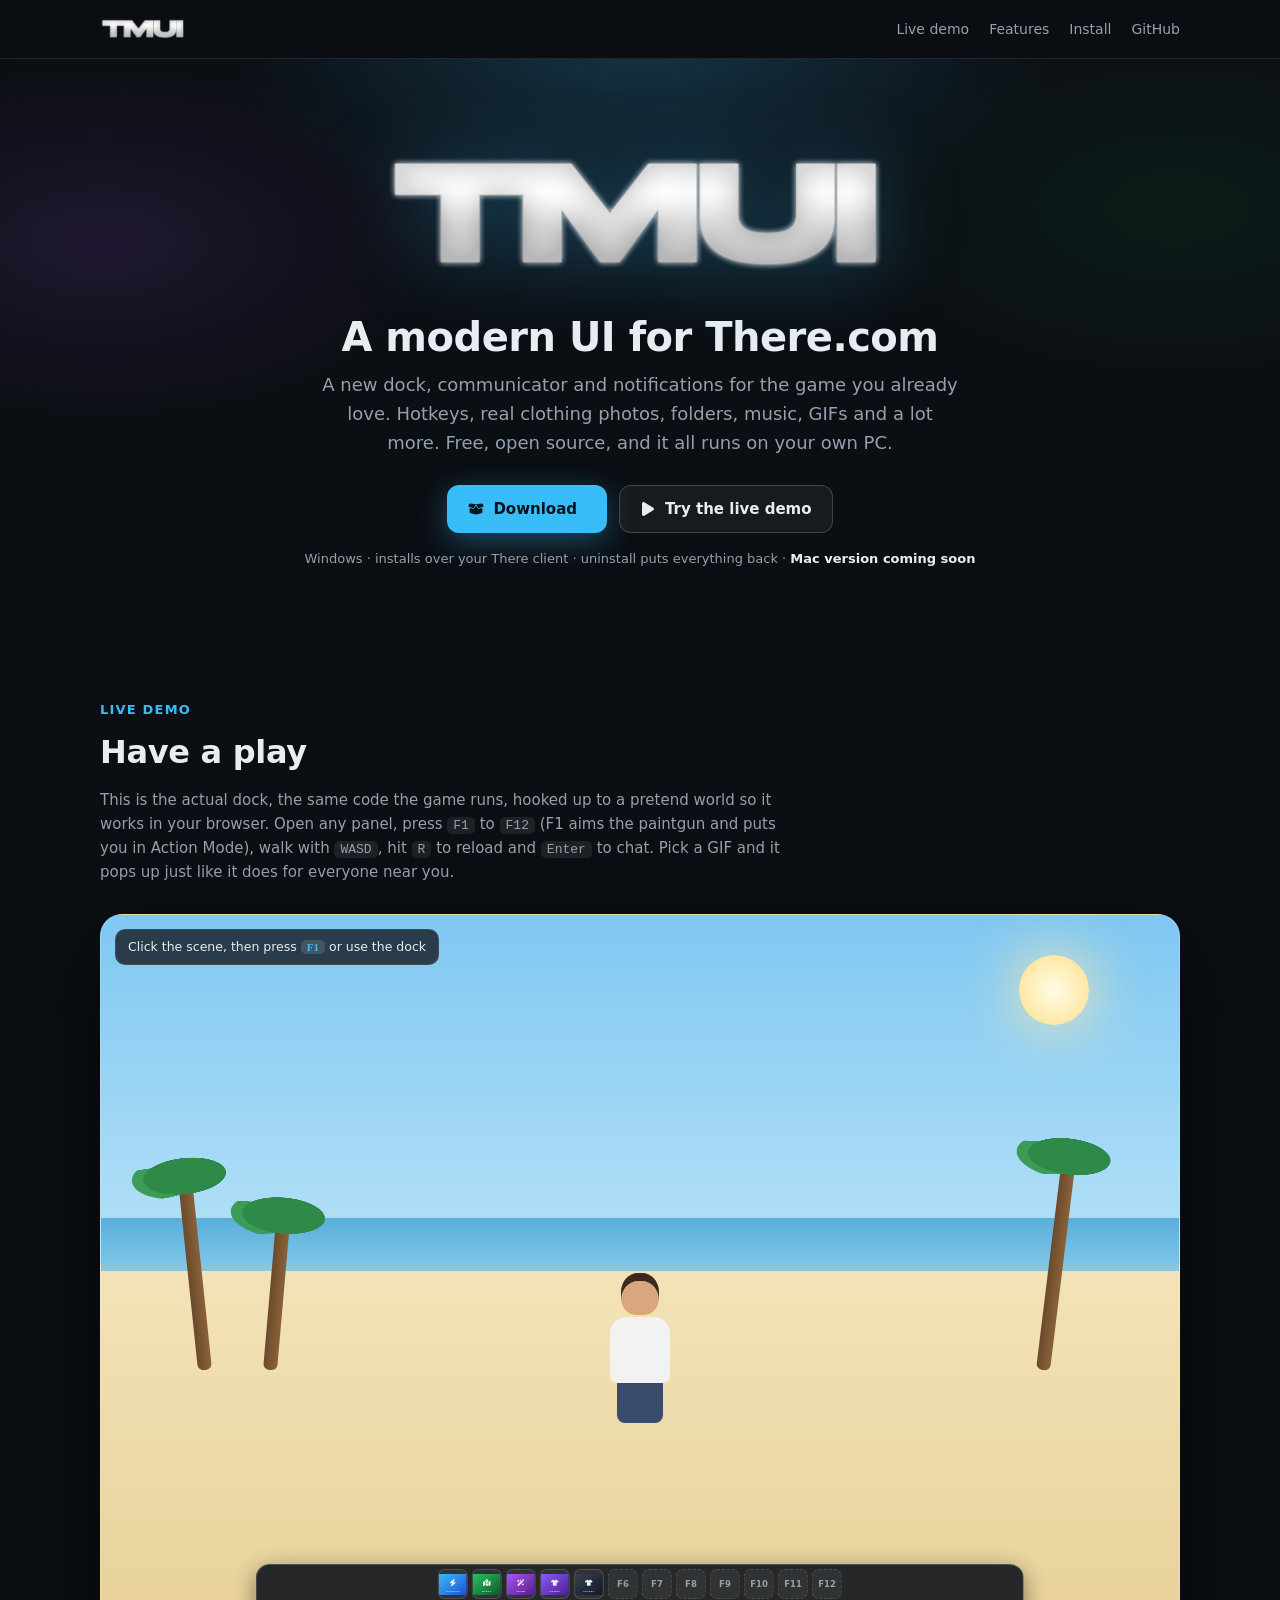
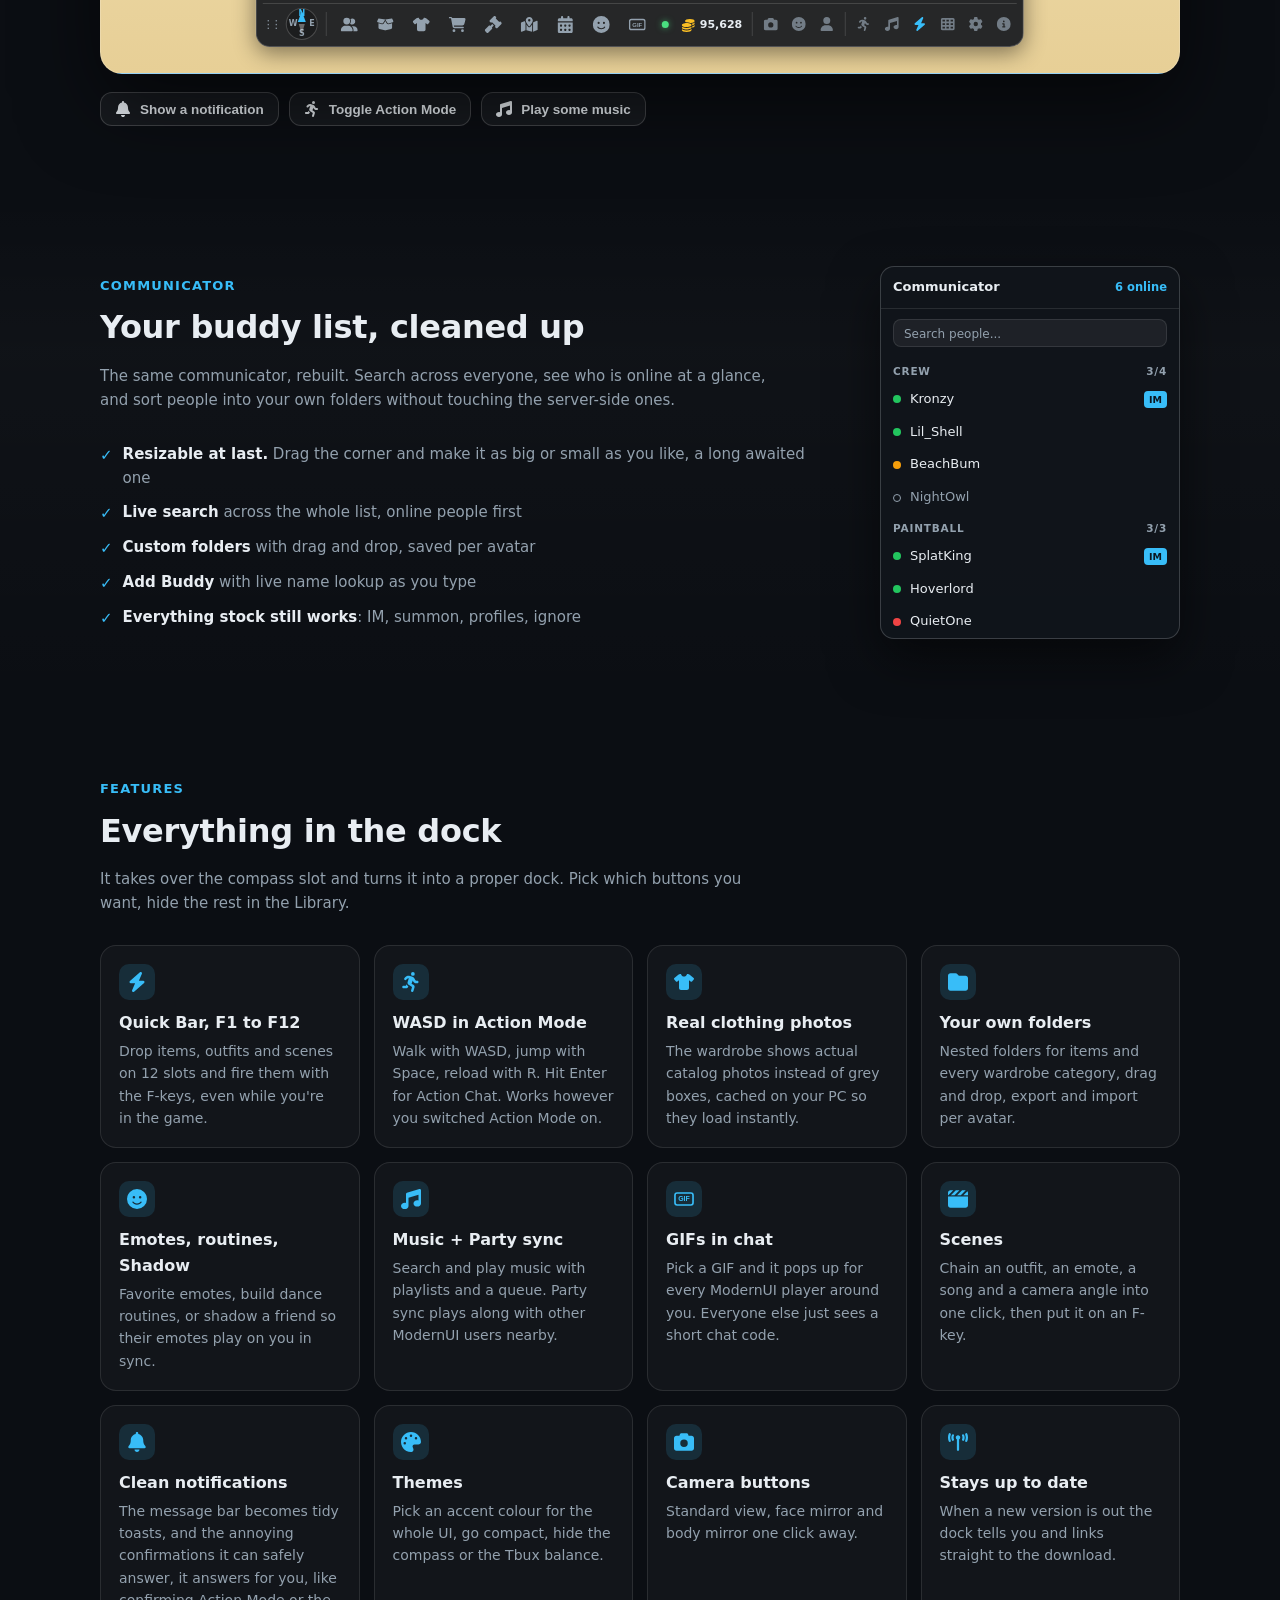
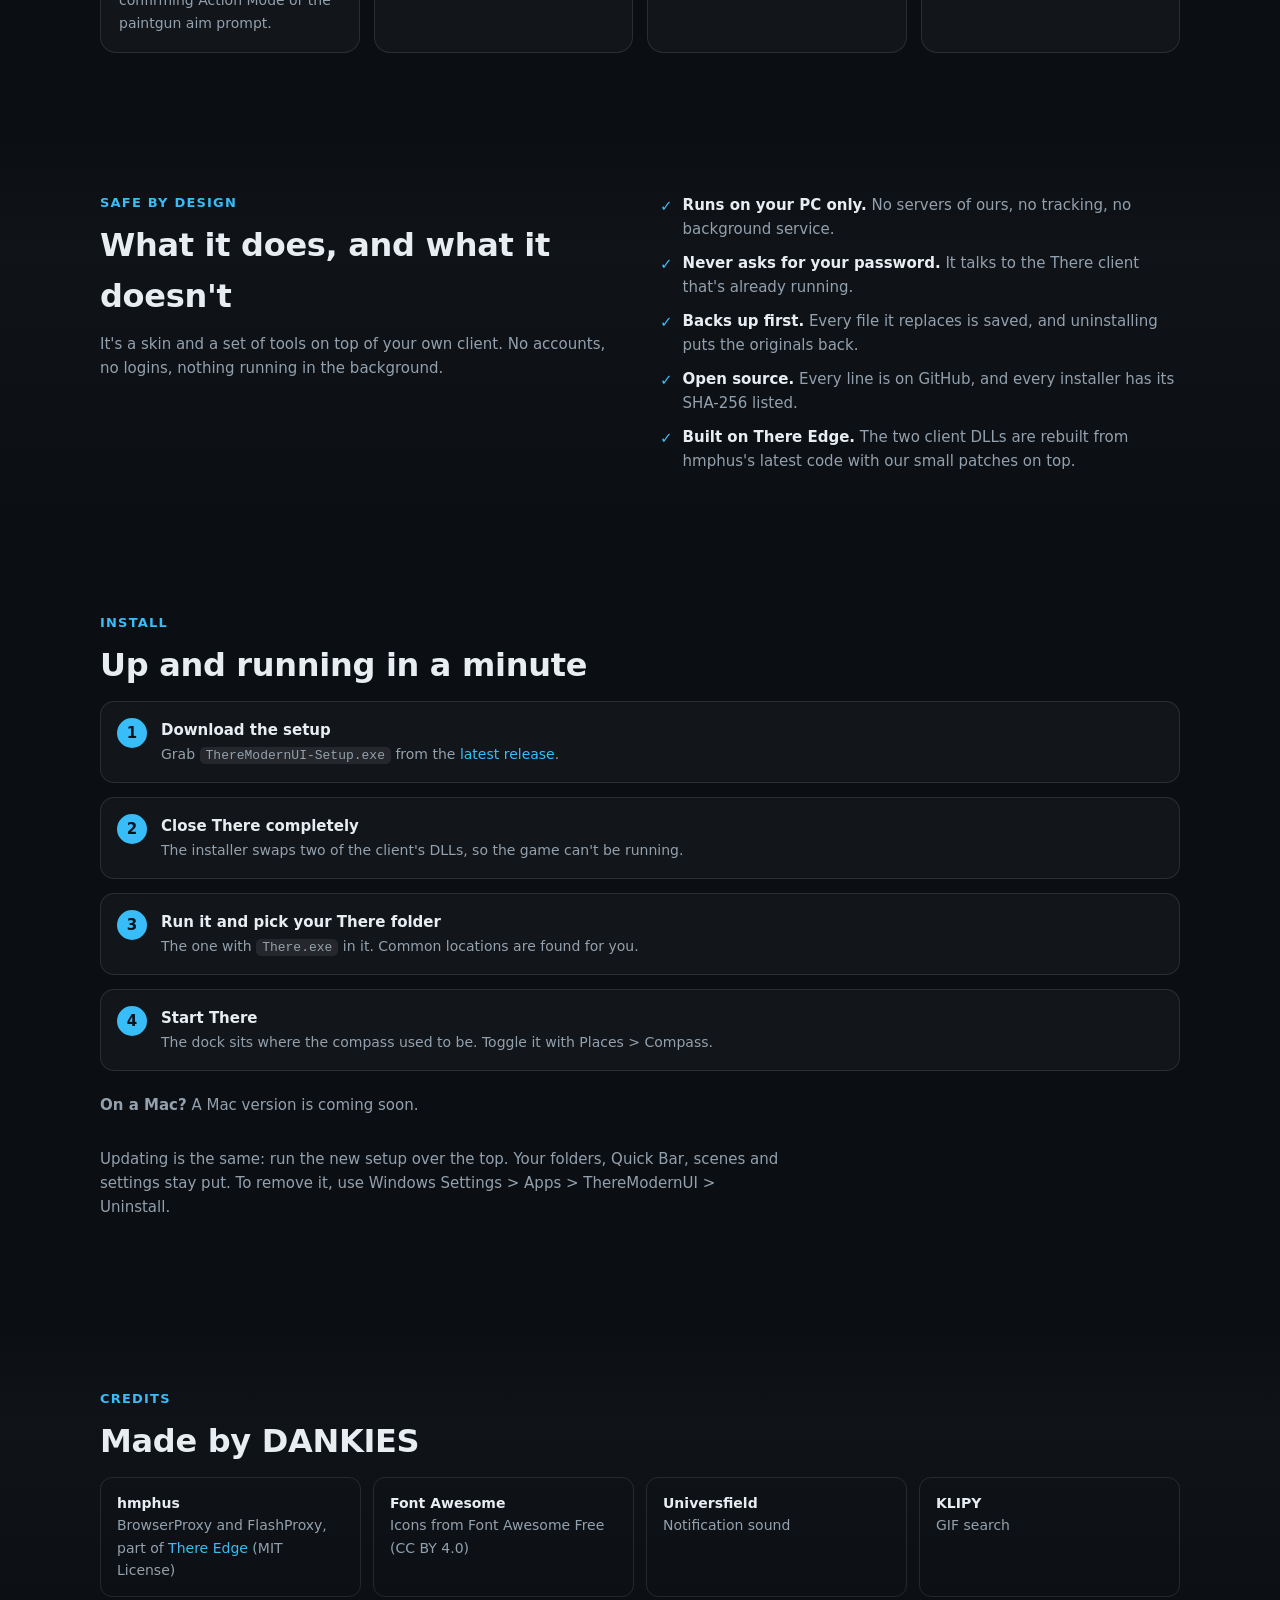
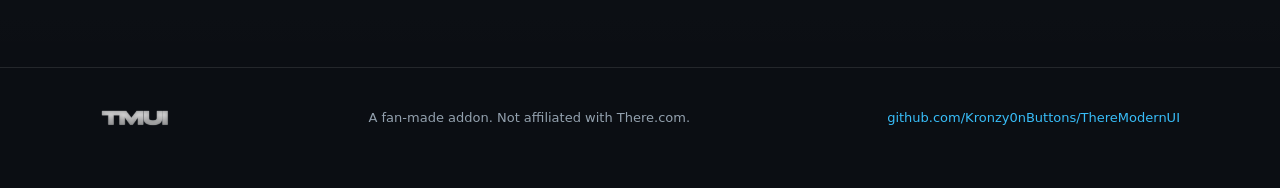
==== commit f742b1ff: "Showcase: run the real dock in the live demo" ====
--- a/docs/index.html
+++ b/docs/index.html
@@ -102,7 +102,7 @@
 
 /* ---------- live demo: fake world + dock ---------- */
 .stage {
-  position: relative; height: 640px; border-radius: 22px; overflow: hidden;
+  position: relative; height: 760px; border-radius: 22px; overflow: hidden;
   border: 1px solid var(--border-strong);
   box-shadow: 0 30px 80px rgba(0, 0, 0, 0.55);
   background:
@@ -113,7 +113,7 @@
 .stage .sea { position: absolute; left: 0; right: 0; top: 40%; height: 7%; background: linear-gradient(180deg, #4aa6d6, #79c3e6); opacity: 0.85; }
 .stage .palm { position: absolute; bottom: 40%; width: 14px; background: linear-gradient(90deg, #6b4a2b, #8a6238); border-radius: 6px; transform-origin: bottom center; }
 .stage .palm::after { content: ''; position: absolute; top: -28px; left: -46px; width: 106px; height: 46px; border-radius: 50%; background: radial-gradient(ellipse at center, #2f8a4a 0 55%, transparent 56%), radial-gradient(ellipse at 20% 60%, #3a9c56 0 40%, transparent 41%); }
-.stage .avatar { position: absolute; left: 50%; bottom: 150px; transform: translateX(-50%); width: 64px; height: 150px; }
+.stage .avatar { position: absolute; left: 50%; bottom: 250px; transform: translateX(-50%); width: 64px; height: 150px; }
 .stage .avatar .head { width: 38px; height: 42px; margin: 0 auto; border-radius: 45% 45% 40% 40%; background: #d9a77f; box-shadow: inset 0 8px 0 #3b2a1e; }
 .stage .avatar .body { width: 60px; height: 66px; margin: 2px auto 0; border-radius: 16px 16px 8px 8px; background: #f2f2f2; }
 .stage .avatar .legs { width: 46px; height: 40px; margin: 0 auto; border-radius: 0 0 8px 8px; background: #3a4a6b; }
@@ -121,7 +121,7 @@
 @keyframes bob { 50% { transform: translateX(-50%) translateY(-4px); } }
 
 .bubble {
-  position: absolute; left: 50%; bottom: 312px; transform: translateX(-50%);
+  position: absolute; left: 50%; bottom: 412px; transform: translateX(-50%);
   max-width: 260px; padding: 8px 12px; border-radius: 12px;
   background: #fff8d8; color: #222; font: 600 13px/1.35 'Segoe UI', sans-serif;
   border: 1px solid #c9bb86; box-shadow: 0 4px 10px rgba(0, 0, 0, 0.18);
@@ -138,134 +138,19 @@
 }
 .hud-hint kbd { font: 700 11px 'Segoe UI'; padding: 1px 6px; border-radius: 5px; background: rgba(255, 255, 255, 0.12); color: var(--accent); }
 
-/* the dock */
-.dockroot { position: absolute; left: 50%; bottom: 14px; transform: translateX(-50%); display: flex; flex-direction: column; align-items: center; gap: 10px; z-index: 4; }
-
-.panel {
-  width: 560px; max-width: calc(100vw - 60px);
-  background: var(--panel); border: 1px solid var(--border-strong);
-  border-radius: var(--radius); box-shadow: 0 10px 30px rgba(0, 0, 0, 0.45);
-  overflow: hidden; display: none; flex-direction: column;
-  backdrop-filter: blur(6px);
-}
-.panel.open { display: flex; animation: pop 160ms ease; }
-@keyframes pop { from { opacity: 0; transform: translateY(8px); } }
-.panelbar { display: flex; align-items: center; gap: 10px; padding: 9px 12px; border-bottom: 1px solid var(--border); }
-.panelbar .t { font-weight: 700; font-size: 13.5px; }
-.panelbar input {
-  flex: 1; height: 26px; padding: 0 9px; border-radius: 7px; border: 1px solid var(--border);
-  background: rgba(255, 255, 255, 0.07); color: var(--text); font: 12px 'Segoe UI'; outline: none;
-}
-.panelbar input:focus { border-color: var(--accent); }
-.panelbar .x { margin-left: auto; width: 24px; height: 24px; display: grid; place-items: center; border-radius: 7px; color: var(--dim); cursor: pointer; font-size: 13px; }
-.panelbar .x:hover { background: rgba(255, 255, 255, 0.08); color: var(--text); }
-.pbody { padding: 12px; max-height: 300px; overflow: auto; }
-.pbody::-webkit-scrollbar { width: 8px; }
-.pbody::-webkit-scrollbar-thumb { background: rgba(255, 255, 255, 0.16); border-radius: 4px; }
-
-.grid { display: grid; grid-template-columns: repeat(auto-fill, minmax(96px, 1fr)); gap: 8px; }
-.card {
-  border-radius: 10px; border: 1px solid var(--border); background: rgba(255, 255, 255, 0.04);
-  padding: 8px; text-align: center; cursor: pointer; font-size: 11px; color: var(--dim);
-}
-.card:hover { border-color: var(--accent); color: var(--text); }
-.card .pic { height: 60px; border-radius: 7px; margin-bottom: 6px; display: grid; place-items: center; color: rgba(255, 255, 255, 0.85); }
-.card .pic .ico { width: 26px; height: 26px; }
-.card.worn { border-color: var(--accent); box-shadow: inset 0 0 0 1px var(--accent); }
-
-.chips { display: flex; flex-wrap: wrap; gap: 6px; }
-.chip { padding: 5px 11px; border-radius: 20px; font-size: 12px; background: rgba(255, 255, 255, 0.07); border: 1px solid var(--border); cursor: pointer; }
-.chip:hover { border-color: var(--accent); }
-.chip.fav { border-color: color-mix(in srgb, #fbbf24 60%, transparent); }
-.chip.fav::before { content: '\2605 '; color: #fbbf24; }
-
-.np { display: flex; gap: 12px; align-items: center; }
-.np .art { width: 64px; height: 48px; border-radius: 8px; background: linear-gradient(135deg, #f472b6, #8b5cf6, #38bdf8); }
-.np .meta b { display: block; font-size: 13.5px; }
-.np .meta span { font-size: 12px; color: var(--dim); }
-.tracks { margin-top: 12px; display: flex; flex-direction: column; gap: 4px; }
-.track { display: flex; justify-content: space-between; padding: 6px 9px; border-radius: 8px; font-size: 12.5px; cursor: pointer; }
-.track:hover, .track.on { background: rgba(255, 255, 255, 0.06); }
-.track.on { color: var(--accent); }
-.track span { color: var(--dim); }
-
-.gifgrid { display: grid; grid-template-columns: repeat(auto-fill, minmax(110px, 1fr)); gap: 6px; }
-.gif { height: 80px; border-radius: 8px; cursor: pointer; border: 1px solid var(--border); background-size: 300% 300%; animation: shimmer 3s ease infinite paused; display: grid; place-items: center; font-weight: 800; font-size: 13px; color: rgba(255, 255, 255, 0.9); text-shadow: 0 1px 4px rgba(0, 0, 0, 0.4); }
-.gif:hover { animation-play-state: running; border-color: var(--accent); }
-@keyframes shimmer { 50% { background-position: 100% 50%; } }
-.gifcard { display: none; flex-direction: column; align-items: center; gap: 4px; padding: 6px; background: var(--panel); border: 1px solid var(--border-strong); border-radius: 12px; box-shadow: 0 6px 24px rgba(0, 0, 0, 0.5); }
-.gifcard.show { display: flex; animation: pop 160ms ease; }
-.gifcard .g { width: 200px; height: 120px; border-radius: 8px; background-size: 300% 300%; animation: shimmer 1.4s ease infinite; display: grid; place-items: center; font-weight: 800; color: #fff; font-size: 18px; }
-.gifcard small { color: var(--dim); font-weight: 600; font-size: 11px; }
-
-.foot { display: flex; justify-content: space-between; padding: 6px 12px 8px; font-size: 10.5px; color: var(--dim); border-top: 1px solid var(--border); }
-.foot b { color: var(--text); letter-spacing: 0.3px; }
-
-.setgrid { display: grid; grid-template-columns: 1fr 1fr; gap: 9px 22px; font-size: 12.5px; }
-.setrow { display: flex; justify-content: space-between; align-items: center; }
-.sw { width: 34px; height: 19px; border-radius: 10px; background: rgba(255, 255, 255, 0.15); position: relative; cursor: pointer; transition: background 140ms; }
-.sw::after { content: ''; position: absolute; top: 2px; left: 2px; width: 15px; height: 15px; border-radius: 50%; background: #fff; transition: left 140ms; }
-.sw.on { background: var(--accent); }
-.sw.on::after { left: 17px; }
-.swatches { display: flex; gap: 8px; margin: 4px 0 14px; }
-.swatch { width: 24px; height: 24px; border-radius: 50%; cursor: pointer; border: 2px solid transparent; }
-.swatch.on { border-color: #fff; }
-.sublabel { font-size: 11px; font-weight: 700; color: var(--dim); text-transform: uppercase; letter-spacing: 0.8px; margin-bottom: 6px; }
-
-/* the dock pill */
-.dock {
-  background: var(--panel); border: 1px solid var(--border-strong); border-radius: var(--radius);
-  box-shadow: 0 8px 26px rgba(0, 0, 0, 0.45); padding: 6px 8px;
-  display: flex; flex-direction: column; backdrop-filter: blur(6px);
-}
-.mini { display: none; align-items: center; gap: 8px; padding: 2px 4px 7px; margin-bottom: 4px; border-bottom: 1px solid var(--border); }
-.mini.show { display: flex; }
-.mini .thumb { width: 30px; height: 22px; border-radius: 5px; background: linear-gradient(135deg, #f472b6, #8b5cf6, #38bdf8); flex: none; }
-.mini .tt { font-size: 11px; font-weight: 600; white-space: nowrap; overflow: hidden; text-overflow: ellipsis; max-width: 150px; }
-.mini .ta { font-size: 9.5px; color: var(--dim); }
-.viz { flex: 1; height: 18px; display: flex; gap: 2px; align-items: center; justify-content: center; overflow: hidden; }
-.viz i { width: 3px; height: 100%; border-radius: 2px; background: linear-gradient(to top, var(--accent), var(--accent-bright)); transform: scaleY(0.12); animation: bar 700ms ease-in-out infinite alternate paused; }
-.mini.playing .viz i { animation-play-state: running; }
-@keyframes bar { 0% { transform: scaleY(0.15); } 40% { transform: scaleY(0.85); } 70% { transform: scaleY(0.35); } 100% { transform: scaleY(1); } }
-.mbtn { width: 22px; height: 22px; padding: 4px; border-radius: 6px; color: var(--dim); cursor: pointer; flex: none; }
-.mbtn:hover { color: var(--text); background: rgba(255, 255, 255, 0.07); }
-
-.keychat { display: none; align-items: center; gap: 8px; padding: 3px 8px 7px; margin-bottom: 4px; border-bottom: 1px solid var(--border); font-size: 12px; }
-.keychat.show { display: flex; }
-.keychat .dot { width: 8px; height: 8px; border-radius: 50%; background: var(--accent); box-shadow: 0 0 6px var(--accent); animation: pulse 1.2s infinite; }
-.keychat span { margin-left: auto; color: var(--dim); font-size: 11px; }
-@keyframes pulse { 50% { opacity: 0.35; } }
-
-.quick { display: flex; gap: 4px; justify-content: center; padding-bottom: 5px; margin-bottom: 3px; border-bottom: 1px solid var(--border); }
-.slot { width: 28px; height: 28px; border-radius: 7px; border: 1px dashed rgba(255, 255, 255, 0.18); display: grid; place-items: center; font-size: 8.5px; color: var(--dim); cursor: pointer; transition: transform 120ms; }
-.slot.full { border-style: solid; border-color: var(--border-strong); background: rgba(255, 255, 255, 0.06); color: var(--text); }
-.slot.full .ico { width: 14px; height: 14px; }
-.slot.pulse { transform: scale(1.18); border-color: var(--accent); box-shadow: 0 0 12px var(--accent); }
-
-.row { display: flex; align-items: center; gap: 2px; }
-.grab { width: 12px; color: var(--dim); font-size: 10px; text-align: center; letter-spacing: -2px; }
-.compass { width: 32px; height: 32px; border-radius: 50%; border: 1px solid var(--border-strong); position: relative; margin: 0 4px; background: radial-gradient(#1b212b, #10141a); }
-.compass .n { position: absolute; top: 1px; left: 50%; transform: translateX(-50%); font-size: 7px; font-weight: 800; color: #f87171; }
-.compass .needle { position: absolute; left: 50%; top: 4px; width: 2px; height: 24px; margin-left: -1px; background: linear-gradient(#f87171 50%, #e8edf2 50%); border-radius: 2px; transition: transform 100ms linear; }
-.sep { width: 1px; height: 22px; background: var(--border); margin: 0 6px; }
-.item { width: 34px; height: 34px; padding: 8px; border-radius: 9px; color: #c8d3dd; cursor: pointer; position: relative; flex: none; }
-.item:hover { background: rgba(255, 255, 255, 0.07); color: #fff; }
-.item.on { color: var(--accent); background: color-mix(in srgb, var(--accent) 14%, transparent); }
-.item[data-tip]:hover::after {
-  content: attr(data-tip); position: absolute; bottom: 42px; left: 50%; transform: translateX(-50%);
-  white-space: nowrap; font-size: 11px; padding: 4px 8px; border-radius: 7px;
-  background: var(--bg2); border: 1px solid var(--border-strong); color: var(--text); pointer-events: none;
-}
-.bridge { width: 7px; height: 7px; border-radius: 50%; background: #22c55e; box-shadow: 0 0 6px #22c55e; margin: 0 7px 0 4px; }
-.tbux { display: flex; align-items: center; gap: 5px; font-size: 12.5px; font-weight: 700; padding: 0 4px; }
-.tbux .ico { width: 15px; height: 15px; color: #fbbf24; }
-.dock.nocompass .compass, .dock.nocompass .compass + .sep { display: none; }
-.dock.notbux .tbux { display: none; }
-.dock.wide .item { width: 40px; height: 40px; padding: 10px; }
+/* the real dock runs in this frame, on top of the scene */
+.stage iframe { position: absolute; inset: 0; width: 100%; height: 100%; border: 0; z-index: 4; background: transparent; }
+.note {
+  position: absolute; top: 14px; right: 14px; z-index: 5; max-width: 320px;
+  padding: 7px 12px; border-radius: 10px; font-size: 12.5px;
+  background: rgba(17, 21, 28, 0.85); color: var(--text); border: 1px solid var(--border);
+  opacity: 0; transition: opacity 200ms; pointer-events: none;
+}
+.note.show { opacity: 1; }
 
 /* message bar toast */
 .toast {
-  position: absolute; left: 50%; bottom: 120px; transform: translate(-50%, 16px);
+  position: absolute; left: 50%; top: 60px; bottom: auto; transform: translate(-50%, 16px);
   width: min(620px, calc(100% - 40px)); display: flex; align-items: center; gap: 10px;
   padding: 10px 14px; border-radius: 12px; background: var(--panel); border: 1px solid var(--border-strong);
   box-shadow: 0 8px 26px rgba(0, 0, 0, 0.45); opacity: 0; pointer-events: none; transition: opacity 220ms, transform 220ms; z-index: 6;
@@ -339,9 +224,7 @@
 footer img { height: 18px; opacity: 0.8; }
 
 @media (max-width: 640px) {
-  .stage { height: 600px; }
-  .dock .item { width: 30px; height: 30px; padding: 7px; }
-  .setgrid { grid-template-columns: 1fr; }
+  .stage { height: 700px; }
 }
 </style>
 </head>
@@ -368,7 +251,7 @@
       <a class="btn primary" id="dl" href="https://github.com/Kronzy0nButtons/ThereModernUI/releases/latest"><span class="ico" data-icon="box-open"></span> Download <span id="ver"></span></a>
       <a class="btn" href="#demo"><span class="ico" data-icon="play"></span> Try the live demo</a>
     </div>
-    <div class="meta">Windows &middot; installs over your There client &middot; uninstall puts everything back</div>
+    <div class="meta">Windows &middot; installs over your There client &middot; uninstall puts everything back &middot; <b>Mac version coming soon</b></div>
   </div>
 </header>
 
@@ -377,7 +260,7 @@
   <div class="wrap">
     <div class="kicker">Live demo</div>
     <h2>Have a play</h2>
-    <p class="sub">This is a mock of the real thing running in your browser. Click the dock buttons, press <code>F1</code> to <code>F12</code>, switch the theme in Settings, turn on Action Mode and walk with <code>WASD</code>.</p>
+    <p class="sub">This is the actual dock, the same code the game runs, hooked up to a pretend world so it works in your browser. Open any panel, press <code>F1</code> to <code>F12</code> (F1 aims the paintgun and puts you in Action Mode), walk with <code>WASD</code>, hit <code>R</code> to reload and <code>Enter</code> to chat. Pick a GIF and it pops up just like it does for everyone near you.</p>
 
     <div class="stage" id="stage" tabindex="0">
       <div class="sun"></div>
@@ -385,7 +268,7 @@
       <div class="palm" style="left:9%;height:190px;transform:rotate(-6deg)"></div>
       <div class="palm" style="left:15%;height:150px;transform:rotate(5deg)"></div>
       <div class="palm" style="right:12%;height:210px;transform:rotate(7deg)"></div>
-      <div class="hud-hint" id="hint">Click the scene, then press <kbd>F1</kbd> or try the dock below</div>
+      <div class="hud-hint" id="hint">Click the scene, then press <kbd>F1</kbd> or use the dock</div>
       <div class="bubble" id="bubble"></div>
       <div class="avatar" id="avatar"><div class="head"></div><div class="body"></div><div class="legs"></div></div>
 
@@ -396,83 +279,8 @@
         <div class="b" data-close>Later</div>
       </div>
 
-      <div class="dockroot">
-        <!-- panels -->
-        <div class="panel" data-panel="wardrobe">
-          <div class="panelbar"><span class="t">Wardrobe</span><input placeholder="Search clothing..."><div class="x">&#10005;</div></div>
-          <div class="pbody"><div class="grid" id="wardrobe"></div></div>
-          <div class="foot"><span>Real catalog photos, cached on your PC</span><span>Click to wear</span></div>
-        </div>
-        <div class="panel" data-panel="items">
-          <div class="panelbar"><span class="t">Inventory</span><input placeholder="Search items..."><div class="x">&#10005;</div></div>
-          <div class="pbody"><div class="grid" id="items"></div></div>
-          <div class="foot"><span>Your own folders, drag and drop</span><span>Drag to the Quick Bar</span></div>
-        </div>
-        <div class="panel" data-panel="emotes">
-          <div class="panelbar"><span class="t">Emotes</span><input placeholder="Search emotes..."><div class="x">&#10005;</div></div>
-          <div class="pbody"><div class="chips" id="emotes"></div></div>
-          <div class="foot"><span>Favorites, routines and Shadow mode</span><span>Right-click to favorite</span></div>
-        </div>
-        <div class="panel" data-panel="music">
-          <div class="panelbar"><span class="t">Music</span><input placeholder="Search songs..."><div class="x">&#10005;</div></div>
-          <div class="pbody">
-            <div class="np"><div class="art"></div><div class="meta"><b id="nptitle">Pick a track</b><span id="npartist">Playlists, queue and Party sync</span></div></div>
-            <div class="tracks" id="tracks"></div>
-          </div>
-        </div>
-        <div class="panel" data-panel="gifs">
-          <div class="panelbar"><span class="t">GIFs</span><input placeholder="Search KLIPY..."><div class="x">&#10005;</div></div>
-          <div class="pbody"><div class="gifgrid" id="gifs"></div></div>
-          <div class="foot"><span>Other ModernUI players see it pop up too</span><b>Powered by KLIPY</b></div>
-        </div>
-        <div class="panel" data-panel="settings">
-          <div class="panelbar"><span class="t">Settings</span><div class="x">&#10005;</div></div>
-          <div class="pbody">
-            <div class="sublabel">Theme</div>
-            <div class="swatches" id="swatches"></div>
-            <div class="sublabel">Appearance</div>
-            <div class="setgrid">
-              <div class="setrow">Compact dock<div class="sw on" data-pref="compact"></div></div>
-              <div class="setrow">Compass<div class="sw on" data-pref="compass"></div></div>
-              <div class="setrow">Tbux balance<div class="sw on" data-pref="tbux"></div></div>
-              <div class="setrow">Action Mode keys<div class="sw on" data-pref="keys"></div></div>
-            </div>
-          </div>
-        </div>
-        <div class="gifcard" id="gifcard"><div class="g" id="gifcardg">GIF</div><small>You</small></div>
-
-        <!-- dock -->
-        <div class="dock" id="dock">
-          <div class="keychat" id="keychat"><div class="dot"></div><b>Action Chat</b><span>Enter to send &middot; Esc to cancel</span></div>
-          <div class="mini" id="mini">
-            <div class="thumb"></div>
-            <div><div class="tt" id="minititle">Track</div><div class="ta">Now playing</div></div>
-            <div class="viz" id="viz"></div>
-            <div class="mbtn" data-icon="backward-step" id="mprev"></div>
-            <div class="mbtn" data-icon="pause" id="mplay"></div>
-            <div class="mbtn" data-icon="forward-step" id="mnext"></div>
-          </div>
-          <div class="quick" id="quick"></div>
-          <div class="row">
-            <div class="grab">&#8942;&#8942;</div>
-            <div class="compass"><span class="n">N</span><div class="needle" id="needle"></div></div>
-            <div class="sep"></div>
-            <div class="item" data-tip="Friends" data-icon="user-group" data-act="comm"></div>
-            <div class="item" data-tip="Items" data-icon="box-open" data-act="items"></div>
-            <div class="item" data-tip="Wardrobe" data-icon="shirt" data-act="wardrobe"></div>
-            <div class="item" data-tip="Emotes" data-icon="face-smile" data-act="emotes"></div>
-            <div class="item" data-tip="GIFs" data-icon="gif" data-act="gifs"></div>
-            <div class="bridge" title="Client Bridge: connected"></div>
-            <div class="tbux"><span class="ico" data-icon="coins"></span><span id="tbux">95,628</span></div>
-            <div class="sep"></div>
-            <div class="item" data-tip="Camera" data-icon="camera" data-act="camera"></div>
-            <div class="item" data-tip="Action Mode" data-icon="person-running" data-act="action"></div>
-            <div class="item" data-tip="Music" data-icon="music" data-act="music"></div>
-            <div class="item" data-tip="Notification" data-icon="bell" data-act="toast"></div>
-            <div class="item" data-tip="Settings" data-icon="gear" data-act="settings"></div>
-          </div>
-        </div>
-      </div>
+      <div class="note" id="note"></div>
+      <iframe id="dockframe" src="demo/compass/dock.html" title="ThereModernUI dock demo"></iframe>
     </div>
 
     <div class="demo-actions">
@@ -491,6 +299,7 @@
       <h2>Your buddy list, cleaned up</h2>
       <p class="sub">The same communicator, rebuilt. Search across everyone, see who is online at a glance, and sort people into your own folders without touching the server-side ones.</p>
       <ul class="ticks">
+        <li><span><b>Resizable at last.</b> Drag the corner and make it as big or small as you like, a long awaited one</span></li>
         <li><span><b>Live search</b> across the whole list, online people first</span></li>
         <li><span><b>Custom folders</b> with drag and drop, saved per avatar</span></li>
         <li><span><b>Add Buddy</b> with live name lookup as you type</span></li>
@@ -528,7 +337,7 @@
       <div class="feat"><div class="fi" data-icon="music"></div><h3>Music + Party sync</h3><p>Search and play music with playlists and a queue. Party sync plays along with other ModernUI users nearby.</p></div>
       <div class="feat"><div class="fi" data-icon="gif"></div><h3>GIFs in chat</h3><p>Pick a GIF and it pops up for every ModernUI player around you. Everyone else just sees a short chat code.</p></div>
       <div class="feat"><div class="fi" data-icon="clapperboard"></div><h3>Scenes</h3><p>Chain an outfit, an emote, a song and a camera angle into one click, then put it on an F-key.</p></div>
-      <div class="feat"><div class="fi" data-icon="bell"></div><h3>Clean notifications</h3><p>The message bar becomes tidy toasts, and the annoying confirmations it can safely answer, it answers for you.</p></div>
+      <div class="feat"><div class="fi" data-icon="bell"></div><h3>Clean notifications</h3><p>The message bar becomes tidy toasts, and the annoying confirmations it can safely answer, it answers for you, like confirming Action Mode or the paintgun aim prompt.</p></div>
       <div class="feat"><div class="fi" data-icon="palette"></div><h3>Themes</h3><p>Pick an accent colour for the whole UI, go compact, hide the compass or the Tbux balance.</p></div>
       <div class="feat"><div class="fi" data-icon="camera"></div><h3>Camera buttons</h3><p>Standard view, face mirror and body mirror one click away.</p></div>
       <div class="feat"><div class="fi" data-icon="tower-broadcast"></div><h3>Stays up to date</h3><p>When a new version is out the dock tells you and links straight to the download.</p></div>
@@ -574,7 +383,8 @@
       <div class="step"><div><b>Run it and pick your There folder</b><span>The one with <code>There.exe</code> in it. Common locations are found for you.</span></div></div>
       <div class="step"><div><b>Start There</b><span>The dock sits where the compass used to be. Toggle it with Places &gt; Compass.</span></div></div>
     </div>
-    <p class="sub" style="margin-top:22px">Updating is the same: run the new setup over the top. Your folders, Quick Bar, scenes and settings stay put. To remove it, use Windows Settings &gt; Apps &gt; ThereModernUI &gt; Uninstall.</p>
+    <p class="sub" style="margin-top:22px"><b>On a Mac?</b> A Mac version is coming soon.</p>
+    <p class="sub" style="margin-top:0">Updating is the same: run the new setup over the top. Your folders, Quick Bar, scenes and settings stay put. To remove it, use Windows Settings &gt; Apps &gt; ThereModernUI &gt; Uninstall.</p>
   </div>
 </section>
 
@@ -583,7 +393,6 @@
   <div class="wrap">
     <div class="kicker">Credits</div>
     <h2>Made by DANKIES</h2>
-    <p class="sub">With a lot of help from the people below.</p>
     <div class="credits">
       <div class="credit"><b>hmphus</b>BrowserProxy and FlashProxy, part of <a href="https://github.com/hmphus/there-edge">There Edge</a> (MIT License)</div>
       <div class="credit"><b>Font Awesome</b>Icons from Font Awesome Free (CC BY 4.0)</div>
@@ -630,181 +439,91 @@
   }
   $('#lightbox').onclick = () => $('#lightbox').classList.remove('show');
 
+  // ---------- the scene around the real dock ----------
   const stage = $('#stage');
-  const dock = $('#dock');
+  const frame = $('#dockframe');
+  const avatar = $('#avatar');
   const bubble = $('#bubble');
   const hint = $('#hint');
+  const note = $('#note');
+  const dock = () => frame.contentWindow && frame.contentWindow.There;
+
   let bubbleTimer;
   function say(text) {
-    bubble.innerHTML = '<b>You:</b>' + text.replace(/</g, '&lt;');
+    bubble.innerHTML = '<b>You:</b>' + String(text).replace(/&/g, '&amp;').replace(/</g, '&lt;');
     bubble.classList.add('show');
     clearTimeout(bubbleTimer);
-    bubbleTimer = setTimeout(() => bubble.classList.remove('show'), 2600);
+    bubbleTimer = setTimeout(() => bubble.classList.remove('show'), 3000);
   }
-  function setHint(html) { hint.innerHTML = html; }
-
-  // panels
-  function openPanel(name) {
-    const target = $(`.panel[data-panel="${name}"]`);
-    const wasOpen = target && target.classList.contains('open');
-    $$('.panel').forEach(p => p.classList.remove('open'));
-    $$('.item').forEach(i => i.classList.remove('on'));
-    if (target && !wasOpen) {
-      target.classList.add('open');
-      const btn = $(`.item[data-act="${name}"]`);
-      if (btn) { btn.classList.add('on'); }
-    }
-    if (actionOn) { $('.item[data-act="action"]').classList.add('on'); }
+  let noteTimer;
+  function showNote(text) {
+    note.textContent = text;
+    note.classList.add('show');
+    clearTimeout(noteTimer);
+    noteTimer = setTimeout(() => note.classList.remove('show'), 3200);
   }
-  $$('.panel .x').forEach(x => x.onclick = () => openPanel(''));
-
-  // wardrobe
-  const clothes = [
-    ['Camo Cap', 'shirt', '#4d5d3a,#2f3a24'], ['White Tee', 'shirt', '#e5e7eb,#9ca3af'], ['Denim Jeans', 'shirt', '#3b5b8c,#1e3557'],
-    ['Hi-Tops', 'shirt', '#ef4444,#7f1d1d'], ['Shades', 'shirt', '#111827,#374151'], ['Gold Chain', 'star', '#fbbf24,#b45309'],
-    ['Hoodie', 'shirt', '#8b5cf6,#4c1d95'], ['Beanie', 'shirt', '#f97316,#9a3412'], ['Board Shorts', 'shirt', '#06b6d4,#0e7490'],
-  ];
-  clothes.forEach(([name, icon, g], i) => {
-    const c = document.createElement('div');
-    c.className = 'card' + (i == 0 || i == 1 ? ' worn' : '');
-    c.innerHTML = `<div class="pic" style="background:linear-gradient(135deg,${g})"><span class="ico">${tmuiIcon(icon)}</span></div>${name}`;
-    c.onclick = () => { c.classList.toggle('worn'); say(c.classList.contains('worn') ? `*puts on ${name}*` : `*takes off ${name}*`); };
-    $('#wardrobe').appendChild(c);
+
+  let actionOn = false;
+  function idleHint() {
+    hint.innerHTML = actionOn
+      ? '<kbd>W A S D</kbd> walk &middot; <kbd>Space</kbd> jump &middot; <kbd>R</kbd> reload &middot; <kbd>Enter</kbd> chat'
+      : 'Click the scene, then press <kbd>F1</kbd> or use the dock';
+  }
+
+  let walkX = 0;
+  let walkTimer;
+  window.addEventListener('message', e => {
+    const m = e.data || {};
+    if (!m.tmuiDemo) {
+      return;
+    }
+    if (m.say != null) {
+      say(m.say);
+    }
+    if (m.note) {
+      showNote(m.note);
+    }
+    if (m.camera) {
+      showNote(`Camera: ${m.camera}`);
+    }
+    if (m.actionMode != null) {
+      actionOn = m.actionMode;
+      idleHint();
+    }
+    if (m.typing !== undefined) {
+      if (m.typing == null) {
+        idleHint();
+      } else {
+        hint.innerHTML = 'Action Chat: ' + (m.typing || '').replace(/&/g, '&amp;').replace(/</g, '&lt;') + '_ &middot; <kbd>Enter</kbd> to send';
+      }
+    }
+    if (m.walk) {
+      if (m.walk == 'a' || m.walk == 'd') {
+        walkX = Math.max(-280, Math.min(280, walkX + (m.walk == 'a' ? -14 : 14)));
+        avatar.style.left = `calc(50% + ${walkX}px)`;
+        bubble.style.left = `calc(50% + ${walkX}px)`;
+      }
+      const deg = { w: 0, d: 90, s: 180, a: -90 }[m.walk];
+      frame.contentWindow.postMessage({ tmuiHeading: deg }, '*');
+      avatar.classList.add('walk');
+      clearTimeout(walkTimer);
+      walkTimer = setTimeout(() => avatar.classList.remove('walk'), 250);
+    }
+    if (m.jump) {
+      avatar.animate([{ transform: 'translateX(-50%)' }, { transform: 'translateX(-50%) translateY(-60px)' }, { transform: 'translateX(-50%)' }], { duration: 520, easing: 'ease-out' });
+    }
   });
 
-  // items
-  const items = [
-    ['Paintgun', 'bolt', '#38bdf8,#1d4ed8'], ['Buggy', 'map-location-dot', '#22c55e,#166534'], ['Hoverboard', 'wand-magic-sparkles', '#a855f7,#6b21a8'],
-    ['Camera', 'camera', '#64748b,#334155'], ['Boombox', 'music', '#f472b6,#9d174d'], ['Gift Box', 'box-open', '#fbbf24,#92400e'],
-  ];
-  items.forEach(([name, icon, g]) => {
-    const c = document.createElement('div');
-    c.className = 'card';
-    c.innerHTML = `<div class="pic" style="background:linear-gradient(135deg,${g})"><span class="ico">${tmuiIcon(icon)}</span></div>${name}`;
-    c.onclick = () => say(`*takes out the ${name}*`);
-    $('#items').appendChild(c);
+  // compass follows the mouse while you're not walking
+  stage.addEventListener('mousemove', e => {
+    if (actionOn || !frame.contentWindow) {
+      return;
+    }
+    const r = stage.getBoundingClientRect();
+    frame.contentWindow.postMessage({ tmuiHeading: Math.round(((e.clientX - r.left) / r.width - 0.5) * 220) }, '*');
   });
 
-  // emotes
-  const emotes = ['wave', 'laugh', 'twist', 'dance', 'clap', 'shrug', 'cheer', 'bow', 'flex', 'yawn', 'robot', 'moonwalk'];
-  const favs = new Set(['twist', 'wave']);
-  function renderEmotes() {
-    const box = $('#emotes');
-    box.innerHTML = '';
-    [...emotes].sort((a, b) => favs.has(b) - favs.has(a)).forEach(e => {
-      const chip = document.createElement('div');
-      chip.className = 'chip' + (favs.has(e) ? ' fav' : '');
-      chip.textContent = "'" + e;
-      chip.onclick = () => say("'" + e);
-      chip.oncontextmenu = ev => { ev.preventDefault(); favs.has(e) ? favs.delete(e) : favs.add(e); renderEmotes(); };
-      box.appendChild(chip);
-    });
-  }
-  renderEmotes();
-
-  // quick bar F1-F12
-  const slots = [['Paintgun', 'bolt'], ['Buggy', 'map-location-dot'], ['Hoverboard', 'wand-magic-sparkles'], ['Party scene', 'clapperboard'], null, null, null, null, null, null, null, null];
-  slots.forEach((s, i) => {
-    const el = document.createElement('div');
-    el.className = 'slot' + (s ? ' full' : '');
-    el.title = s ? `${s[0]} (F${i + 1})` : `F${i + 1}`;
-    el.innerHTML = s ? `<span class="ico">${tmuiIcon(s[1])}</span>` : `F${i + 1}`;
-    el.onclick = () => fireSlot(i);
-    $('#quick').appendChild(el);
-  });
-  let lastFire = 0;
-  function fireSlot(i) {
-    const now = Date.now();
-    if (now - lastFire < 500) { return; }
-    lastFire = now;
-    const el = $$('.slot')[i];
-    el.classList.add('pulse');
-    setTimeout(() => el.classList.remove('pulse'), 260);
-    const s = slots[i];
-    if (!s) { say(`(F${i + 1} is empty, drag something onto it)`); return; }
-    say(i == 3 ? "*outfit on, music on* 'dance" : `*takes out the ${s[0]}*`);
-    if (i == 3) { playTrack(1); }
-  }
-
-  // music
-  const tracks = [['Island Breeze', 'Lo-fi Beach', '3:12'], ['Night Drive', 'Synthwave Club', '4:05'], ['Makena Sunset', 'Chill Hop', '2:48'], ['Hoverboard Race', 'Drum and Bass', '3:31']];
-  let playing = -1;
-  for (let i = 0; i < 28; i++) {
-    const b = document.createElement('i');
-    b.style.animationDuration = (520 + Math.round(Math.random() * 620)) + 'ms';
-    b.style.animationDelay = '-' + Math.round(Math.random() * 1100) + 'ms';
-    $('#viz').appendChild(b);
-  }
-  tracks.forEach(([t, a, len], i) => {
-    const row = document.createElement('div');
-    row.className = 'track';
-    row.innerHTML = `${t} <span>${a} &middot; ${len}</span>`;
-    row.onclick = () => playTrack(i);
-    $('#tracks').appendChild(row);
-  });
-  function playTrack(i) {
-    playing = i;
-    $$('.track').forEach((r, k) => r.classList.toggle('on', k == i));
-    $('#nptitle').textContent = tracks[i][0];
-    $('#npartist').textContent = tracks[i][1];
-    $('#minititle').textContent = tracks[i][0];
-    $('#mini').classList.add('show', 'playing');
-    $('#mplay').innerHTML = tmuiIcon('pause');
-  }
-  $('#mplay').onclick = () => {
-    const m = $('#mini');
-    m.classList.toggle('playing');
-    $('#mplay').innerHTML = tmuiIcon(m.classList.contains('playing') ? 'pause' : 'play');
-  };
-  $('#mnext').onclick = () => playTrack((playing + 1) % tracks.length);
-  $('#mprev').onclick = () => playTrack((playing + tracks.length - 1) % tracks.length);
-
-  // gifs
-  const gifs = [['lol', '#f472b6,#8b5cf6,#38bdf8'], ['wave', '#22c55e,#06b6d4,#a3e635'], ['party', '#fbbf24,#ef4444,#a855f7'], ['gg', '#38bdf8,#1d4ed8,#22d3ee'], ['omg', '#f97316,#facc15,#ef4444'], ['dance', '#a855f7,#ec4899,#6366f1']];
-  gifs.forEach(([word, g]) => {
-    const t = document.createElement('div');
-    t.className = 'gif';
-    t.style.backgroundImage = `linear-gradient(135deg,${g})`;
-    t.textContent = word.toUpperCase();
-    t.onclick = () => {
-      openPanel('');
-      const card = $('#gifcard');
-      $('#gifcardg').style.backgroundImage = `linear-gradient(135deg,${g})`;
-      $('#gifcardg').textContent = word.toUpperCase();
-      card.classList.add('show');
-      say('[TMUI] [GIF] [' + word + '-x7Kq2]');
-      clearTimeout(card._t);
-      card._t = setTimeout(() => card.classList.remove('show'), 5000);
-    };
-    $('#gifs').appendChild(t);
-  });
-  $('#gifcard').onclick = () => $('#gifcard').classList.remove('show');
-
-  // settings
-  const themes = ['#38bdf8', '#a78bfa', '#f472b6', '#4ade80', '#fbbf24', '#f87171', '#2dd4bf'];
-  themes.forEach((c, i) => {
-    const s = document.createElement('div');
-    s.className = 'swatch' + (i == 0 ? ' on' : '');
-    s.style.background = c;
-    s.onclick = () => {
-      document.documentElement.style.setProperty('--accent', c);
-      document.documentElement.style.setProperty('--accent-bright', `color-mix(in srgb, ${c} 45%, white)`);
-      $$('.swatch').forEach(x => x.classList.remove('on'));
-      s.classList.add('on');
-    };
-    $('#swatches').appendChild(s);
-  });
-  $$('.sw').forEach(sw => sw.onclick = () => {
-    sw.classList.toggle('on');
-    const on = sw.classList.contains('on');
-    const p = sw.getAttribute('data-pref');
-    if (p == 'compact') { dock.classList.toggle('wide', !on); }
-    if (p == 'compass') { dock.classList.toggle('nocompass', !on); }
-    if (p == 'tbux') { dock.classList.toggle('notbux', !on); }
-    if (p == 'keys') { keysAllowed = on; updateAction(); }
-  });
-
-  // toast
+  // message bar toast (the message bar is its own window in the game)
   const toastMsgs = ['You have 1 pending buddy request. Click VIEW to accept or ignore now.', 'Kronzy wants to summon you to Makena Beach.', 'You received a gift: Gold Chain.'];
   let toastIdx = 0;
   function showToast() {
@@ -815,83 +534,16 @@
   }
   $$('#toast [data-close]').forEach(b => b.onclick = () => $('#toast').classList.remove('show'));
 
-  // action mode + WASD
-  let actionOn = false;
-  let keysAllowed = true;
-  let chatting = false;
-  let typed = '';
-  function updateAction() {
-    $('.item[data-act="action"]').classList.toggle('on', actionOn);
-    $('#keychat').classList.toggle('show', actionOn && chatting);
-    if (actionOn && keysAllowed) {
-      setHint(chatting ? 'Action Chat: type, then <kbd>Enter</kbd> to send' : '<kbd>W A S D</kbd> walk &middot; <kbd>Space</kbd> jump &middot; <kbd>R</kbd> reload &middot; <kbd>Enter</kbd> chat');
-    } else {
-      setHint('Click the scene, then press <kbd>F1</kbd> or try the dock below');
-    }
-  }
-  function toggleAction() { actionOn = !actionOn; chatting = false; typed = ''; updateAction(); stage.focus(); }
-
-  // compass follows the mouse, or the walk direction
-  let heading = 0;
-  function setHeading(deg) { heading = deg; $('#needle').style.transform = `rotate(${-deg}deg)`; }
-  stage.addEventListener('mousemove', e => {
-    if (actionOn) { return; }
-    const r = stage.getBoundingClientRect();
-    setHeading(((e.clientX - r.left) / r.width - 0.5) * 220);
-  });
-
-  // dock buttons
-  $$('.item').forEach(btn => btn.onclick = () => {
-    const act = btn.getAttribute('data-act');
-    if (act == 'toast') { showToast(); return; }
-    if (act == 'action') { toggleAction(); return; }
-    if (act == 'camera') { say('*switches to face mirror*'); return; }
-    if (act == 'comm') { document.querySelector('.comm').scrollIntoView({ behavior: 'smooth', block: 'center' }); return; }
-    openPanel(act);
-  });
   $$('[data-demo]').forEach(b => b.onclick = () => {
     const d = b.getAttribute('data-demo');
+    const T = dock();
     if (d == 'toast') { showToast(); }
-    if (d == 'action') { toggleAction(); }
-    if (d == 'music') { playTrack(0); }
+    if (d == 'action' && T) { T.toggleActionMode(); }
+    if (d == 'music' && T) { if (T.data.panel != 'music') { T.togglePanel('music'); } }
+    frame.focus();
   });
 
-  // keyboard: F-keys always, WASD/Space/R/Enter in Action Mode (only while the demo is focused)
-  const avatar = $('#avatar');
-  let walkX = 0;
-  let walkTimer;
-  stage.addEventListener('keydown', e => {
-    const f = e.key.match(/^F(\d{1,2})$/);
-    if (f && +f[1] <= 12) { e.preventDefault(); fireSlot(+f[1] - 1); return; }
-    if (!actionOn || !keysAllowed) { return; }
-    if (chatting) {
-      e.preventDefault();
-      if (e.key == 'Enter') { if (typed) { say(typed); } chatting = false; typed = ''; updateAction(); }
-      else if (e.key == 'Escape') { chatting = false; typed = ''; updateAction(); }
-      else if (e.key == 'Backspace') { typed = typed.slice(0, -1); }
-      else if (e.key.length == 1) { typed += e.key; setHint('Action Chat: ' + typed.replace(/</g, '&lt;') + '_'); }
-      return;
-    }
-    const k = e.key.toLowerCase();
-    if (['w', 'a', 's', 'd', ' '].includes(k) || e.key == 'Enter' || k == 'r') { e.preventDefault(); }
-    if (k == 'a' || k == 'd') {
-      walkX = Math.max(-260, Math.min(260, walkX + (k == 'a' ? -14 : 14)));
-      avatar.style.left = `calc(50% + ${walkX}px)`;
-      setHeading(k == 'a' ? -90 : 90);
-    }
-    if (k == 'w' || k == 's') { setHeading(k == 'w' ? 0 : 180); }
-    if (['w', 'a', 's', 'd'].includes(k)) {
-      avatar.classList.add('walk');
-      clearTimeout(walkTimer);
-      walkTimer = setTimeout(() => avatar.classList.remove('walk'), 250);
-    }
-    if (k == ' ') {
-      avatar.animate([{ transform: 'translateX(-50%)' }, { transform: 'translateX(-50%) translateY(-60px)' }, { transform: 'translateX(-50%)' }], { duration: 520, easing: 'ease-out' });
-    }
-    if (k == 'r') { say('*reloads the Paintgun*'); }
-    if (e.key == 'Enter') { chatting = true; typed = ''; updateAction(); }
-  });
-  stage.addEventListener('click', e => { if (e.target == stage || e.target.closest('.avatar')) { stage.focus(); } });
+  frame.addEventListener('load', () => { idleHint(); });
 })();
 </script>
 </body>
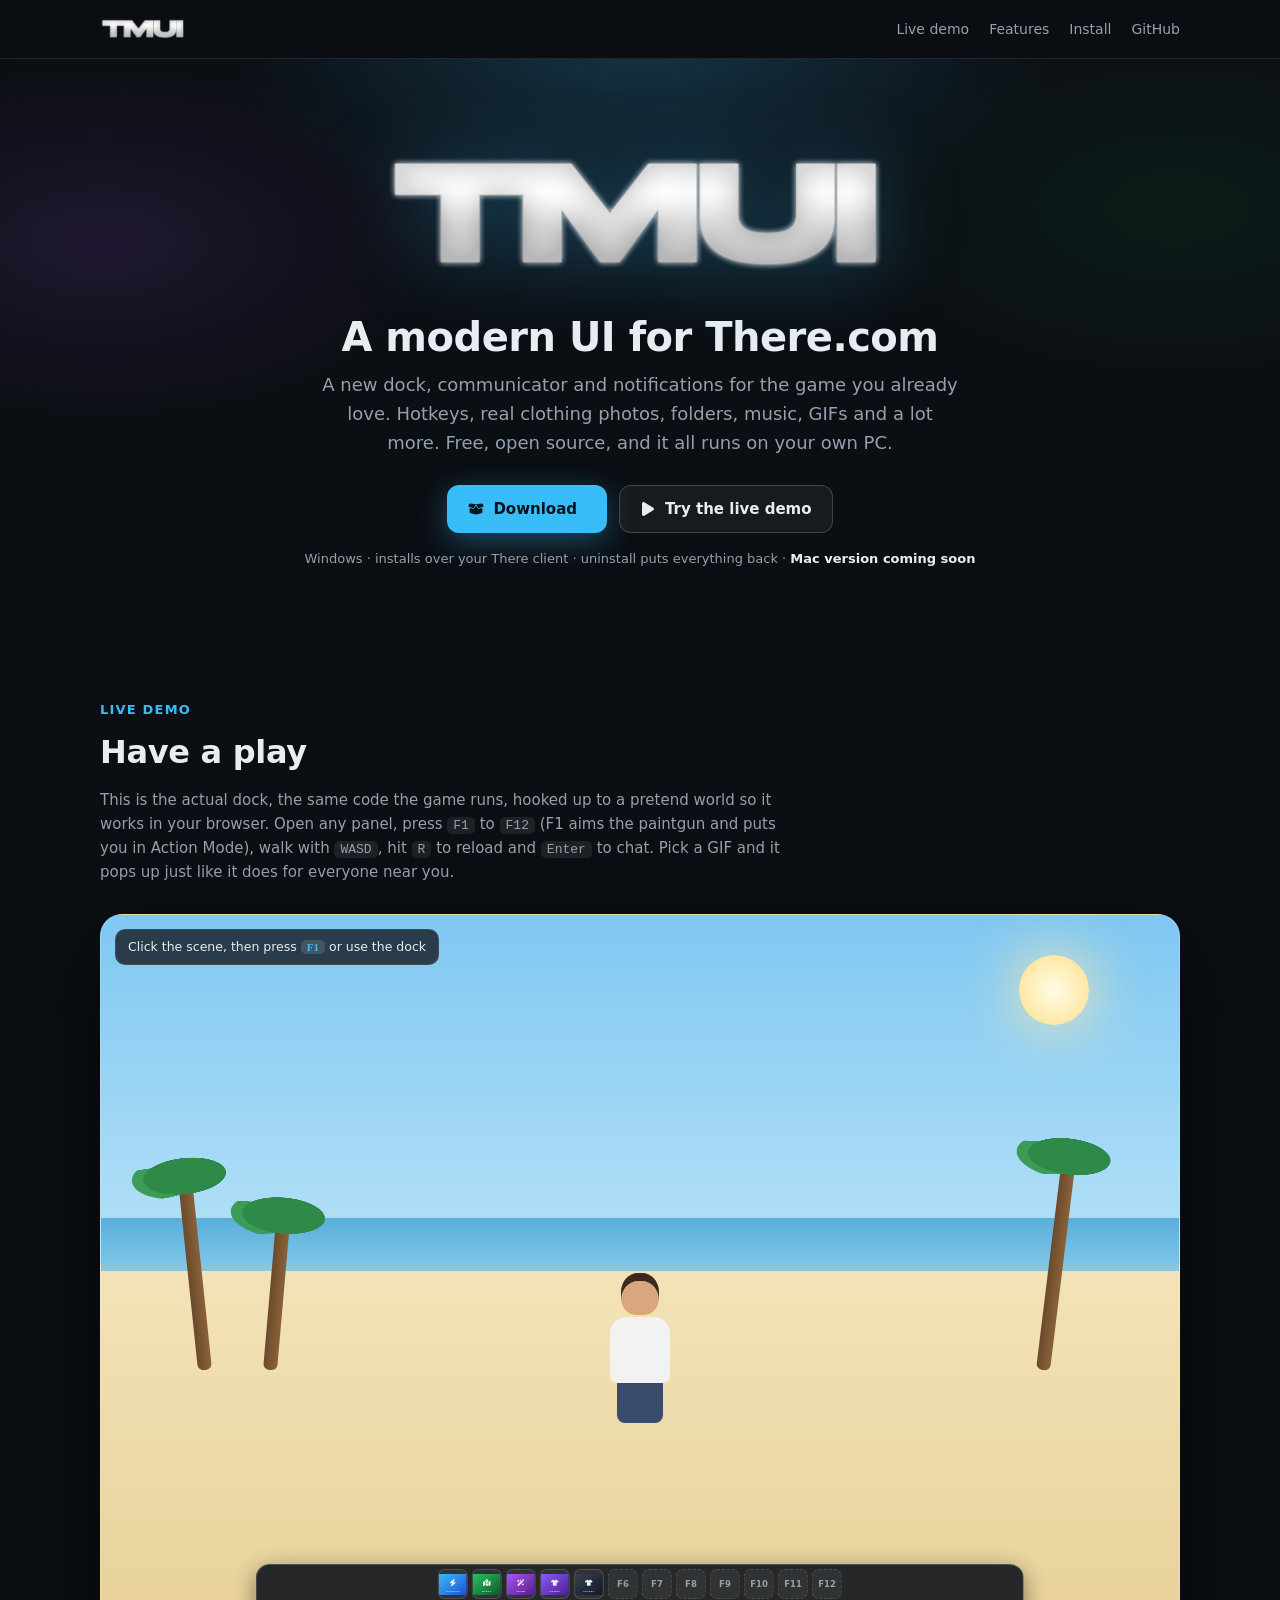
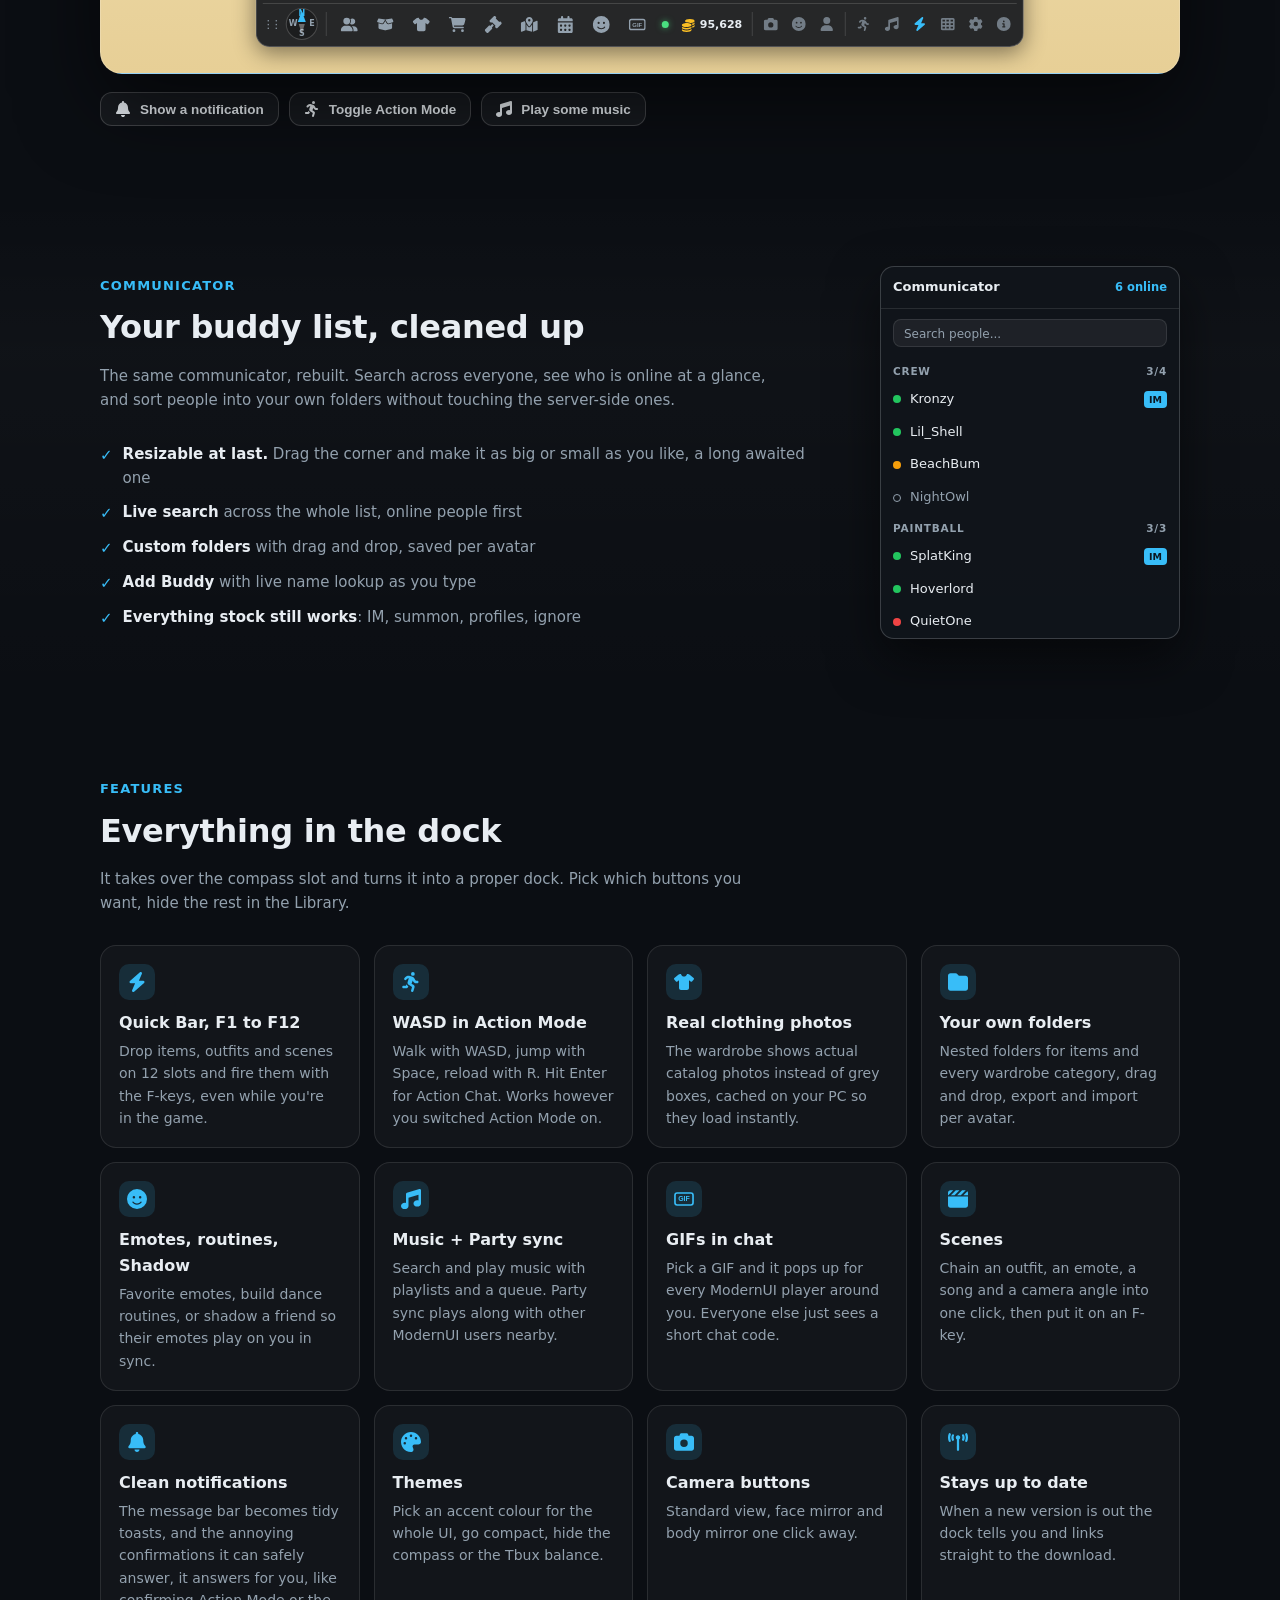
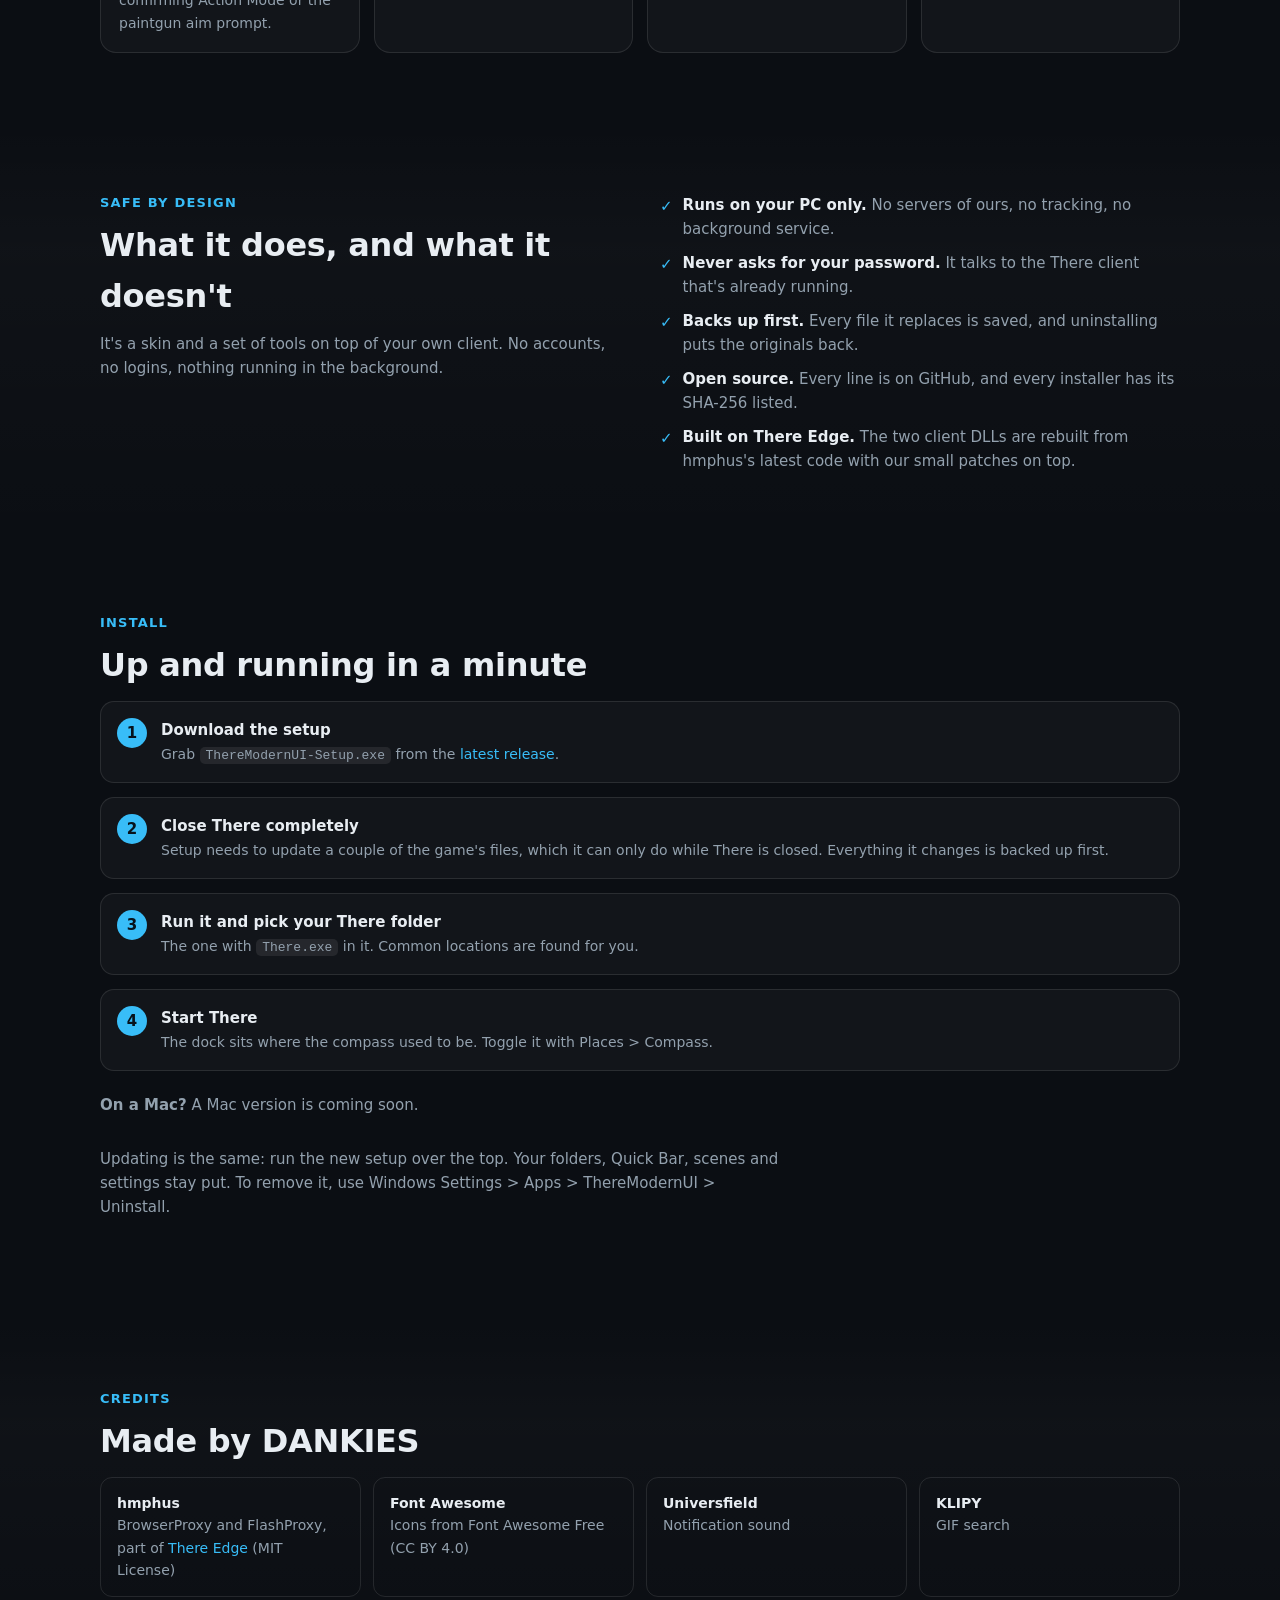
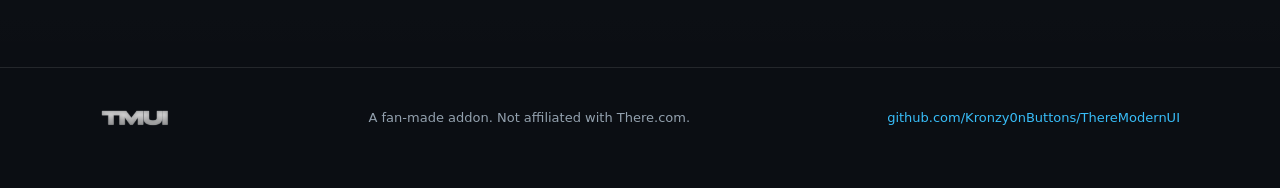
==== commit c8f3f670: "Showcase: friendlier wording for the close-There install step" ====
--- a/docs/index.html
+++ b/docs/index.html
@@ -379,7 +379,7 @@
     <h2>Up and running in a minute</h2>
     <div class="steps">
       <div class="step"><div><b>Download the setup</b><span>Grab <code>ThereModernUI-Setup.exe</code> from the <a href="https://github.com/Kronzy0nButtons/ThereModernUI/releases/latest">latest release</a>.</span></div></div>
-      <div class="step"><div><b>Close There completely</b><span>The installer swaps two of the client's DLLs, so the game can't be running.</span></div></div>
+      <div class="step"><div><b>Close There completely</b><span>Setup needs to update a couple of the game's files, which it can only do while There is closed. Everything it changes is backed up first.</span></div></div>
       <div class="step"><div><b>Run it and pick your There folder</b><span>The one with <code>There.exe</code> in it. Common locations are found for you.</span></div></div>
       <div class="step"><div><b>Start There</b><span>The dock sits where the compass used to be. Toggle it with Places &gt; Compass.</span></div></div>
     </div>
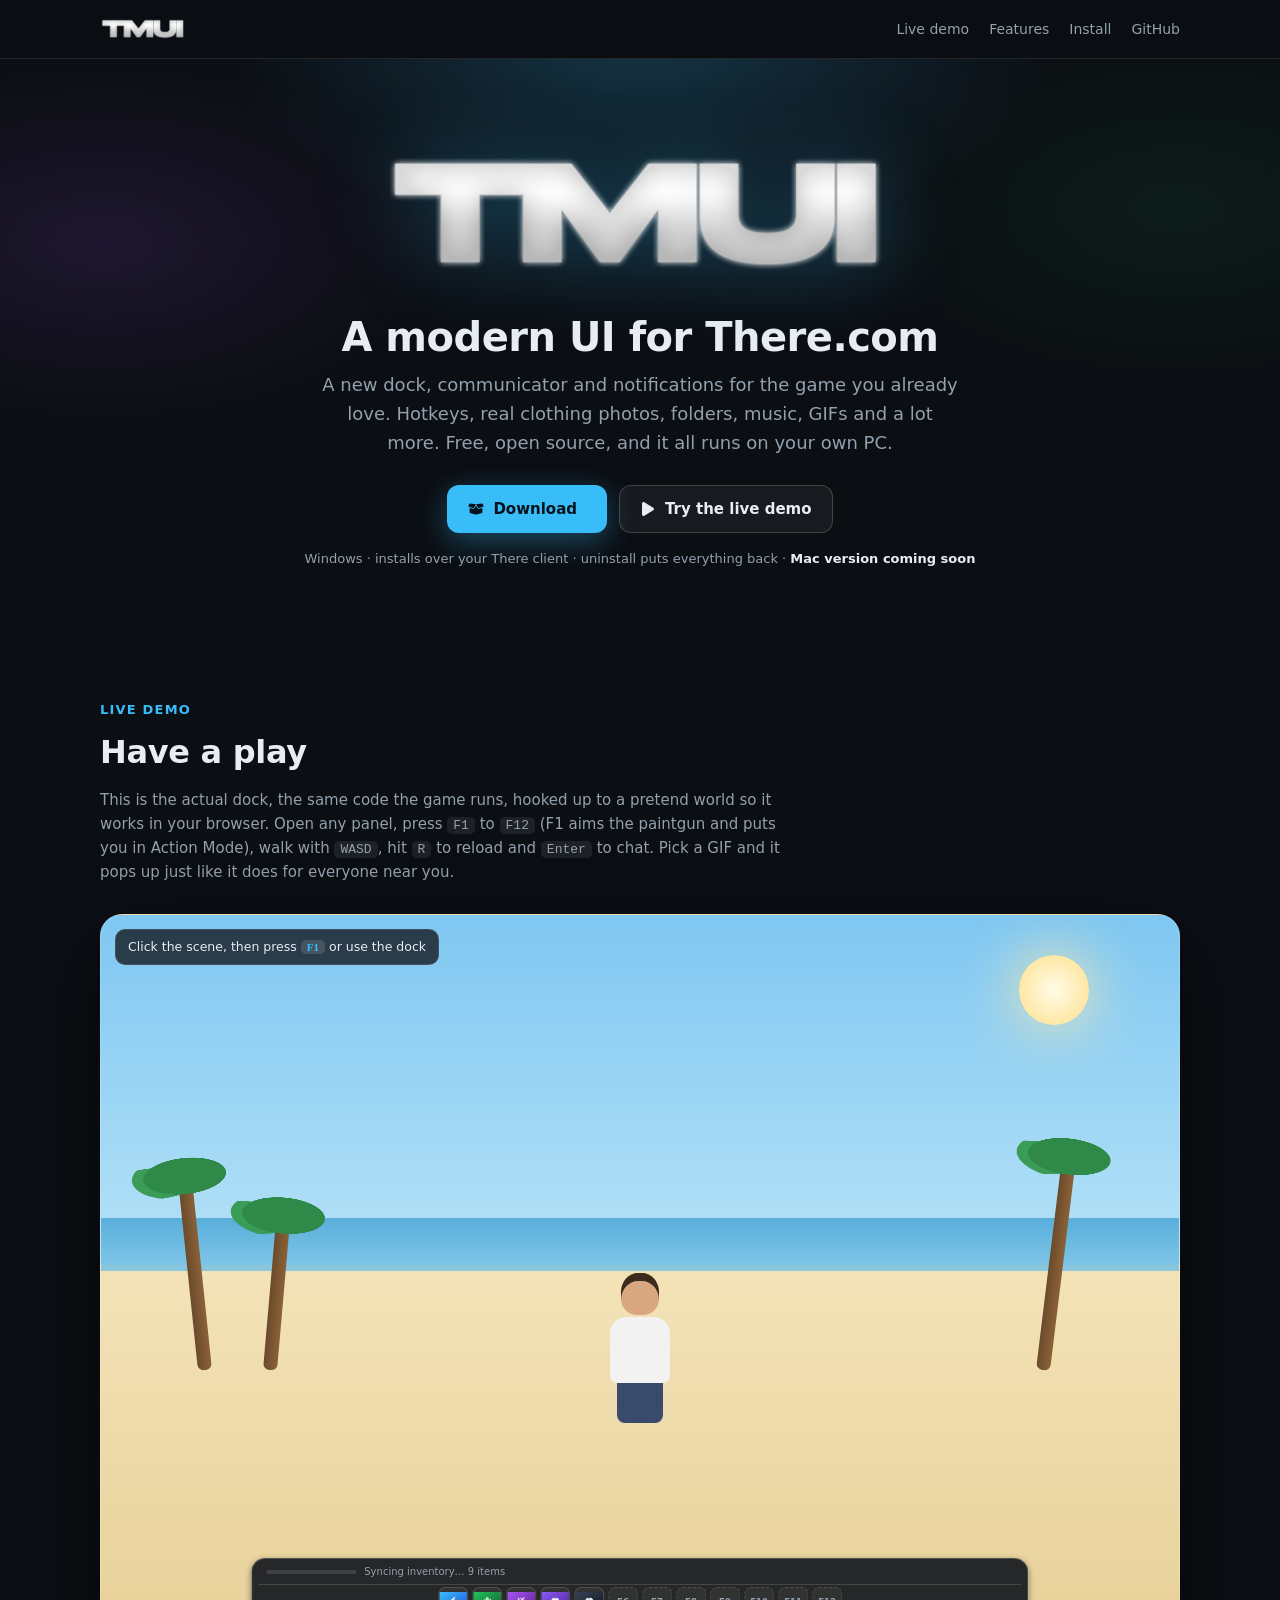
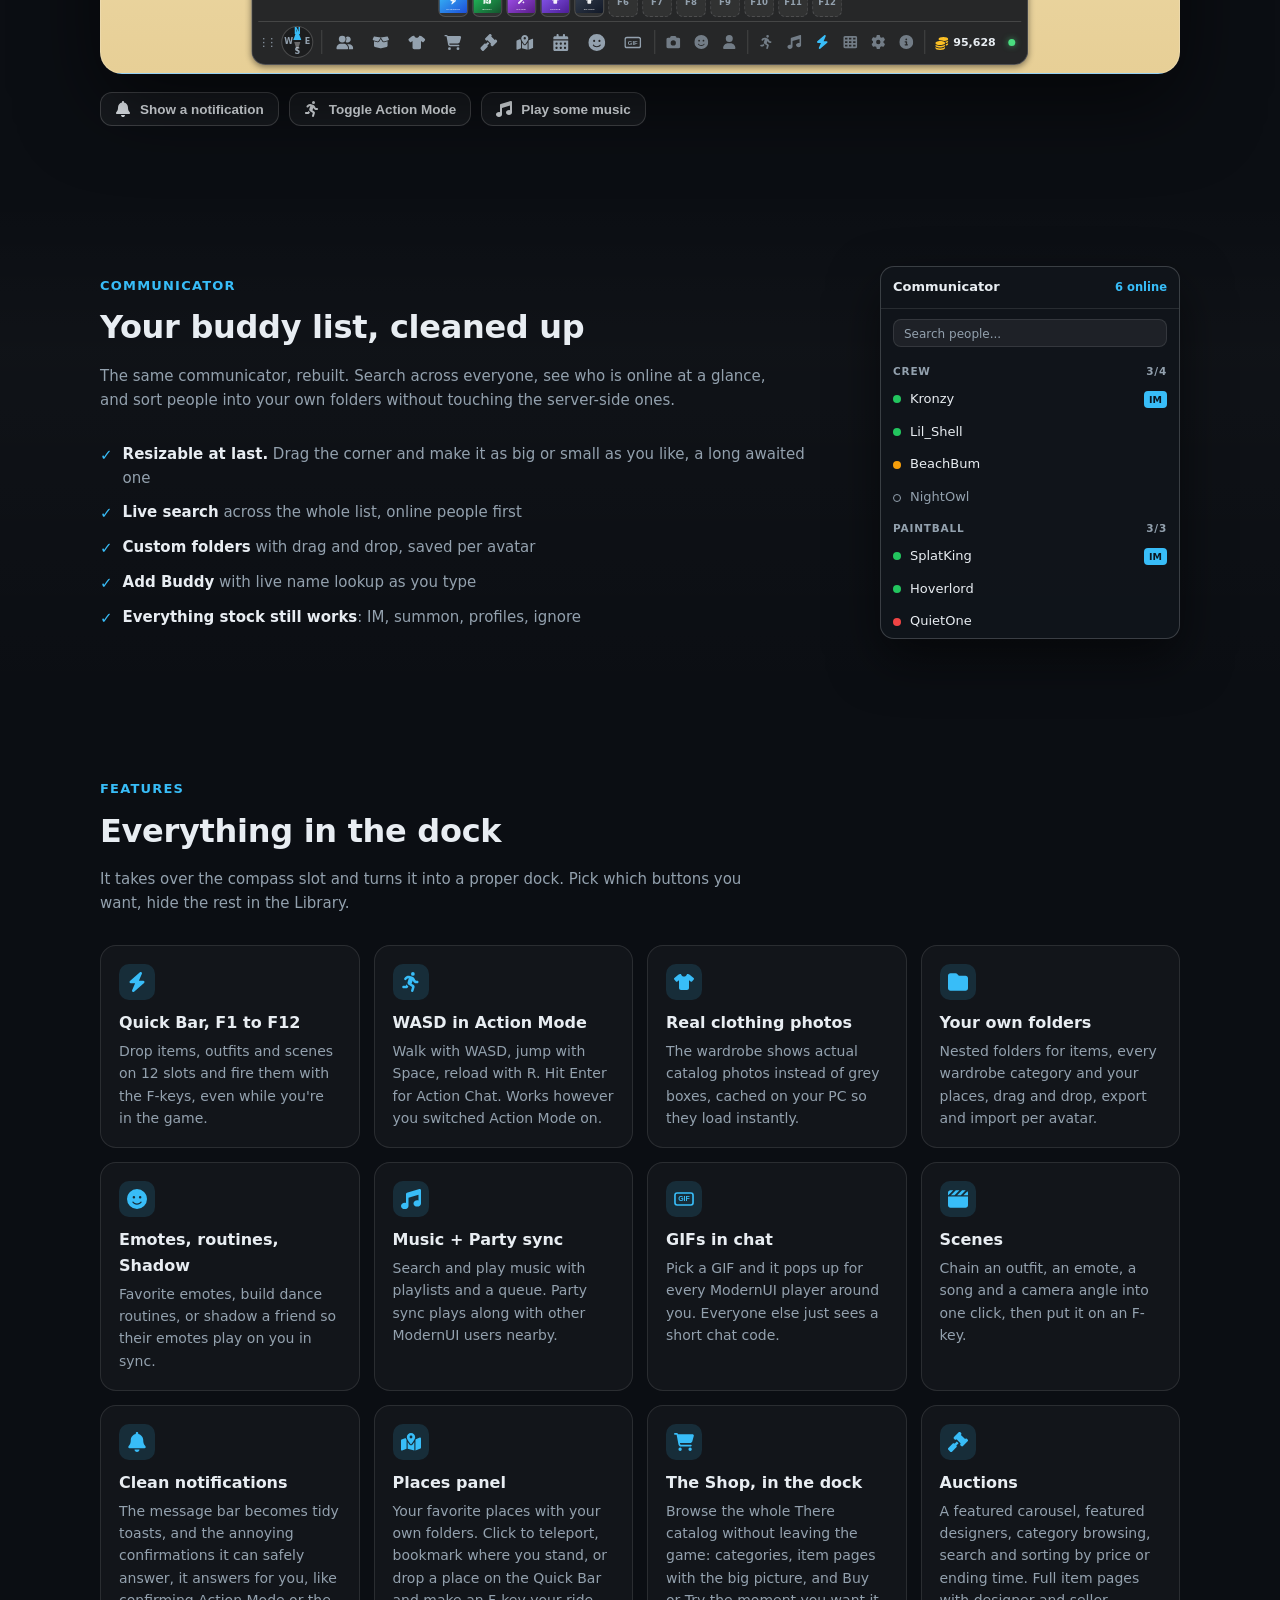
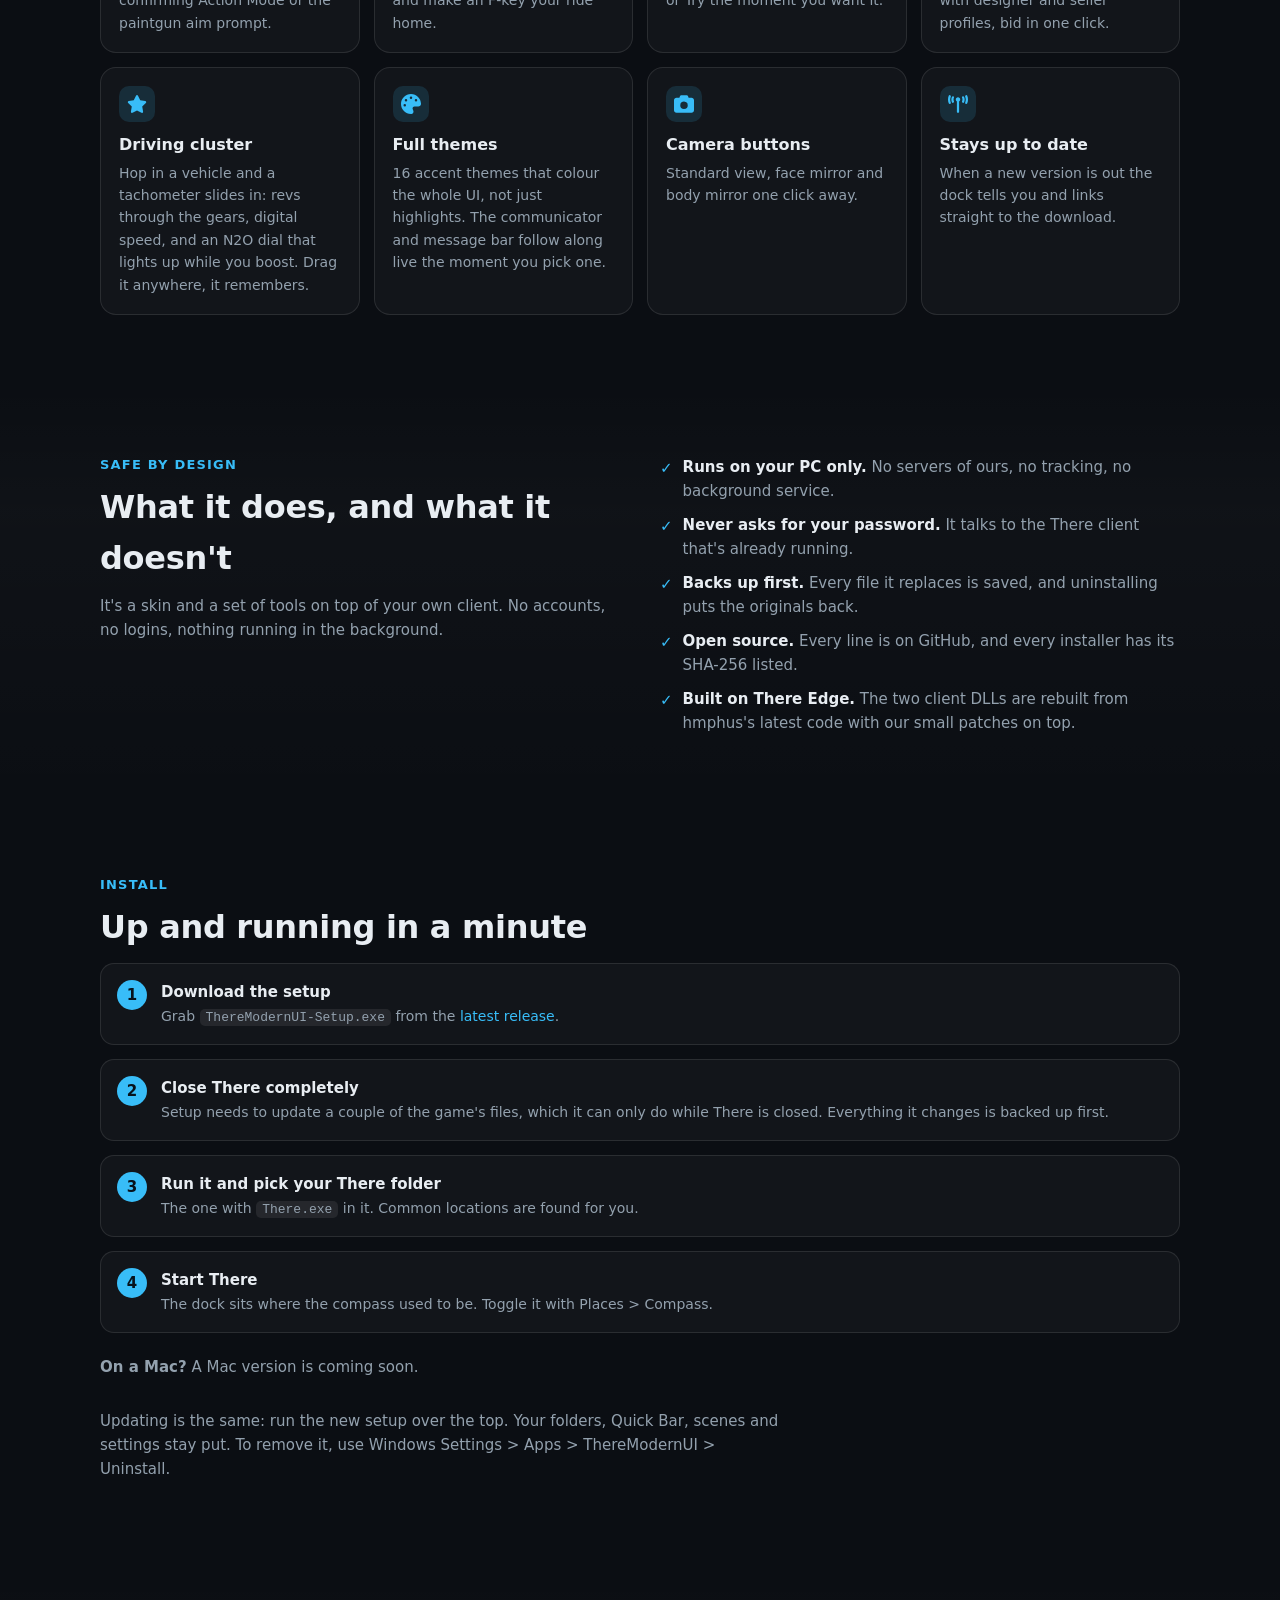
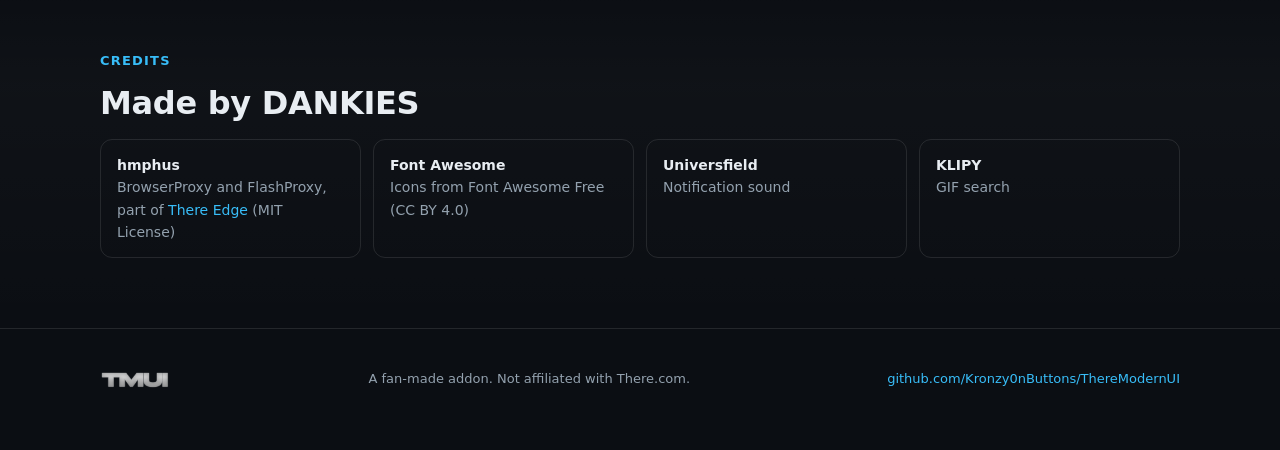
==== commit 5bd48f67: "README becomes install and build docs, showcase site gets the new features The feature tour lives on" ====
--- a/docs/index.html
+++ b/docs/index.html
@@ -332,13 +332,17 @@
       <div class="feat"><div class="fi" data-icon="bolt"></div><h3>Quick Bar, F1 to F12</h3><p>Drop items, outfits and scenes on 12 slots and fire them with the F-keys, even while you're in the game.</p></div>
       <div class="feat"><div class="fi" data-icon="person-running"></div><h3>WASD in Action Mode</h3><p>Walk with WASD, jump with Space, reload with R. Hit Enter for Action Chat. Works however you switched Action Mode on.</p></div>
       <div class="feat"><div class="fi" data-icon="shirt"></div><h3>Real clothing photos</h3><p>The wardrobe shows actual catalog photos instead of grey boxes, cached on your PC so they load instantly.</p></div>
-      <div class="feat"><div class="fi" data-icon="folder"></div><h3>Your own folders</h3><p>Nested folders for items and every wardrobe category, drag and drop, export and import per avatar.</p></div>
+      <div class="feat"><div class="fi" data-icon="folder"></div><h3>Your own folders</h3><p>Nested folders for items, every wardrobe category and your places, drag and drop, export and import per avatar.</p></div>
       <div class="feat"><div class="fi" data-icon="face-smile"></div><h3>Emotes, routines, Shadow</h3><p>Favorite emotes, build dance routines, or shadow a friend so their emotes play on you in sync.</p></div>
       <div class="feat"><div class="fi" data-icon="music"></div><h3>Music + Party sync</h3><p>Search and play music with playlists and a queue. Party sync plays along with other ModernUI users nearby.</p></div>
       <div class="feat"><div class="fi" data-icon="gif"></div><h3>GIFs in chat</h3><p>Pick a GIF and it pops up for every ModernUI player around you. Everyone else just sees a short chat code.</p></div>
       <div class="feat"><div class="fi" data-icon="clapperboard"></div><h3>Scenes</h3><p>Chain an outfit, an emote, a song and a camera angle into one click, then put it on an F-key.</p></div>
       <div class="feat"><div class="fi" data-icon="bell"></div><h3>Clean notifications</h3><p>The message bar becomes tidy toasts, and the annoying confirmations it can safely answer, it answers for you, like confirming Action Mode or the paintgun aim prompt.</p></div>
-      <div class="feat"><div class="fi" data-icon="palette"></div><h3>Themes</h3><p>Pick an accent colour for the whole UI, go compact, hide the compass or the Tbux balance.</p></div>
+      <div class="feat"><div class="fi" data-icon="map-location-dot"></div><h3>Places panel</h3><p>Your favorite places with your own folders. Click to teleport, bookmark where you stand, or drop a place on the Quick Bar and make an F-key your ride home.</p></div>
+      <div class="feat"><div class="fi" data-icon="cart-shopping"></div><h3>The Shop, in the dock</h3><p>Browse the whole There catalog without leaving the game: categories, item pages with the big picture, and Buy or Try the moment you want it.</p></div>
+      <div class="feat"><div class="fi" data-icon="gavel"></div><h3>Auctions</h3><p>A featured carousel, featured designers, category browsing, search and sorting by price or ending time. Full item pages with designer and seller profiles, bid in one click.</p></div>
+      <div class="feat"><div class="fi" data-icon="star"></div><h3>Driving cluster</h3><p>Hop in a vehicle and a tachometer slides in: revs through the gears, digital speed, and an N2O dial that lights up while you boost. Drag it anywhere, it remembers.</p></div>
+      <div class="feat"><div class="fi" data-icon="palette"></div><h3>Full themes</h3><p>16 accent themes that colour the whole UI, not just highlights. The communicator and message bar follow along live the moment you pick one.</p></div>
       <div class="feat"><div class="fi" data-icon="camera"></div><h3>Camera buttons</h3><p>Standard view, face mirror and body mirror one click away.</p></div>
       <div class="feat"><div class="fi" data-icon="tower-broadcast"></div><h3>Stays up to date</h3><p>When a new version is out the dock tells you and links straight to the download.</p></div>
     </div>
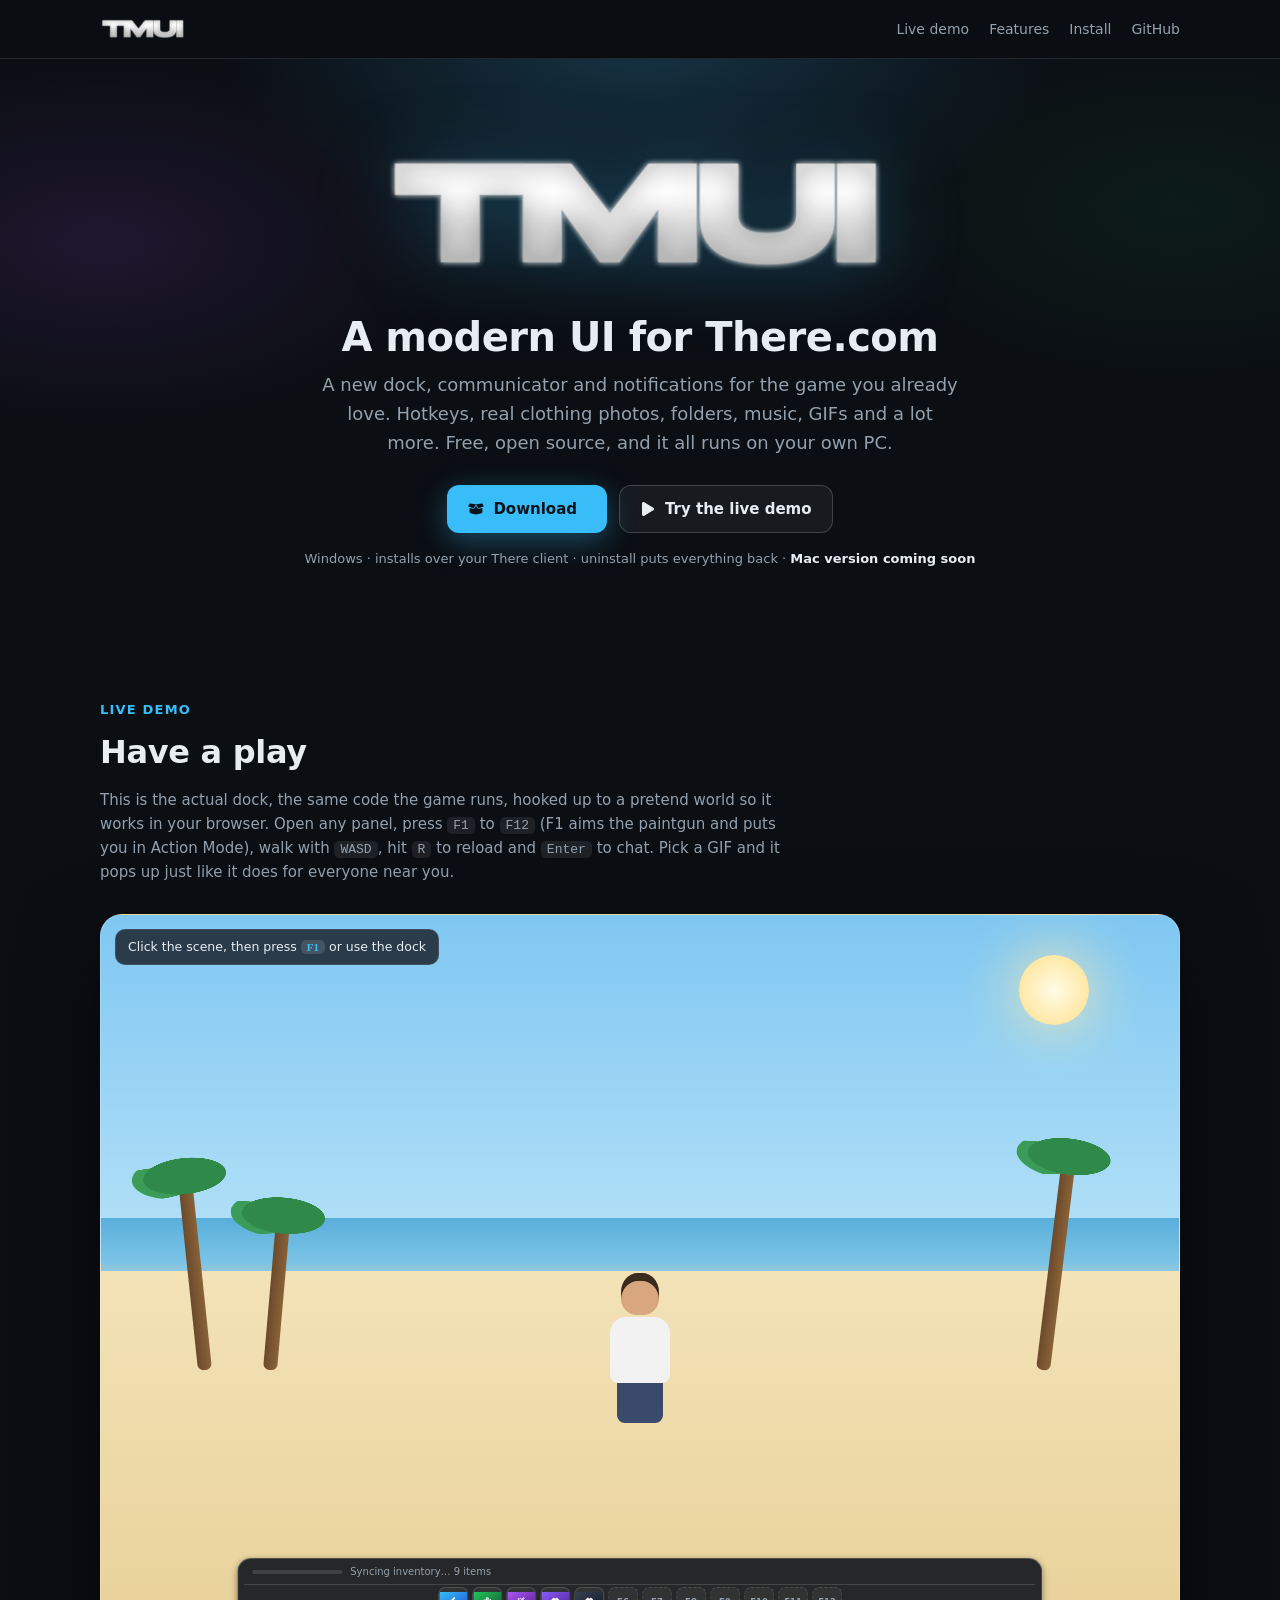
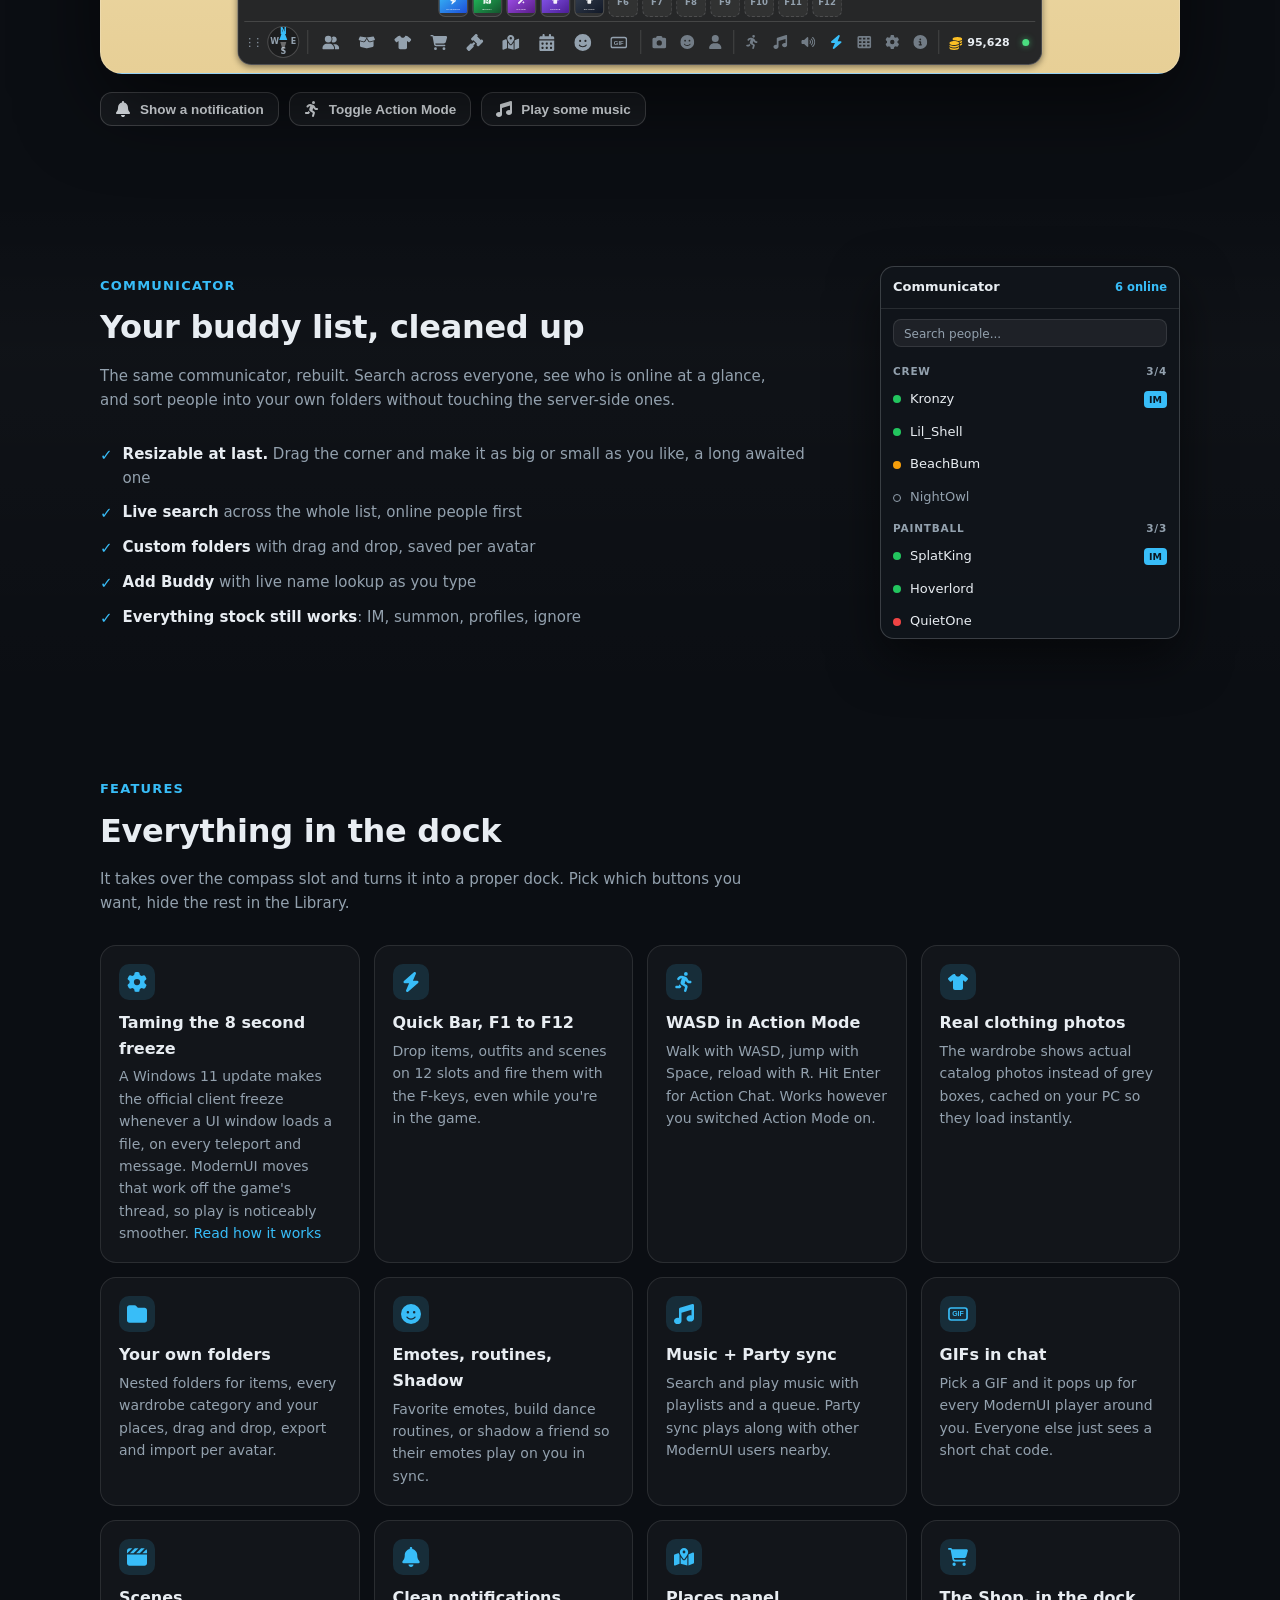
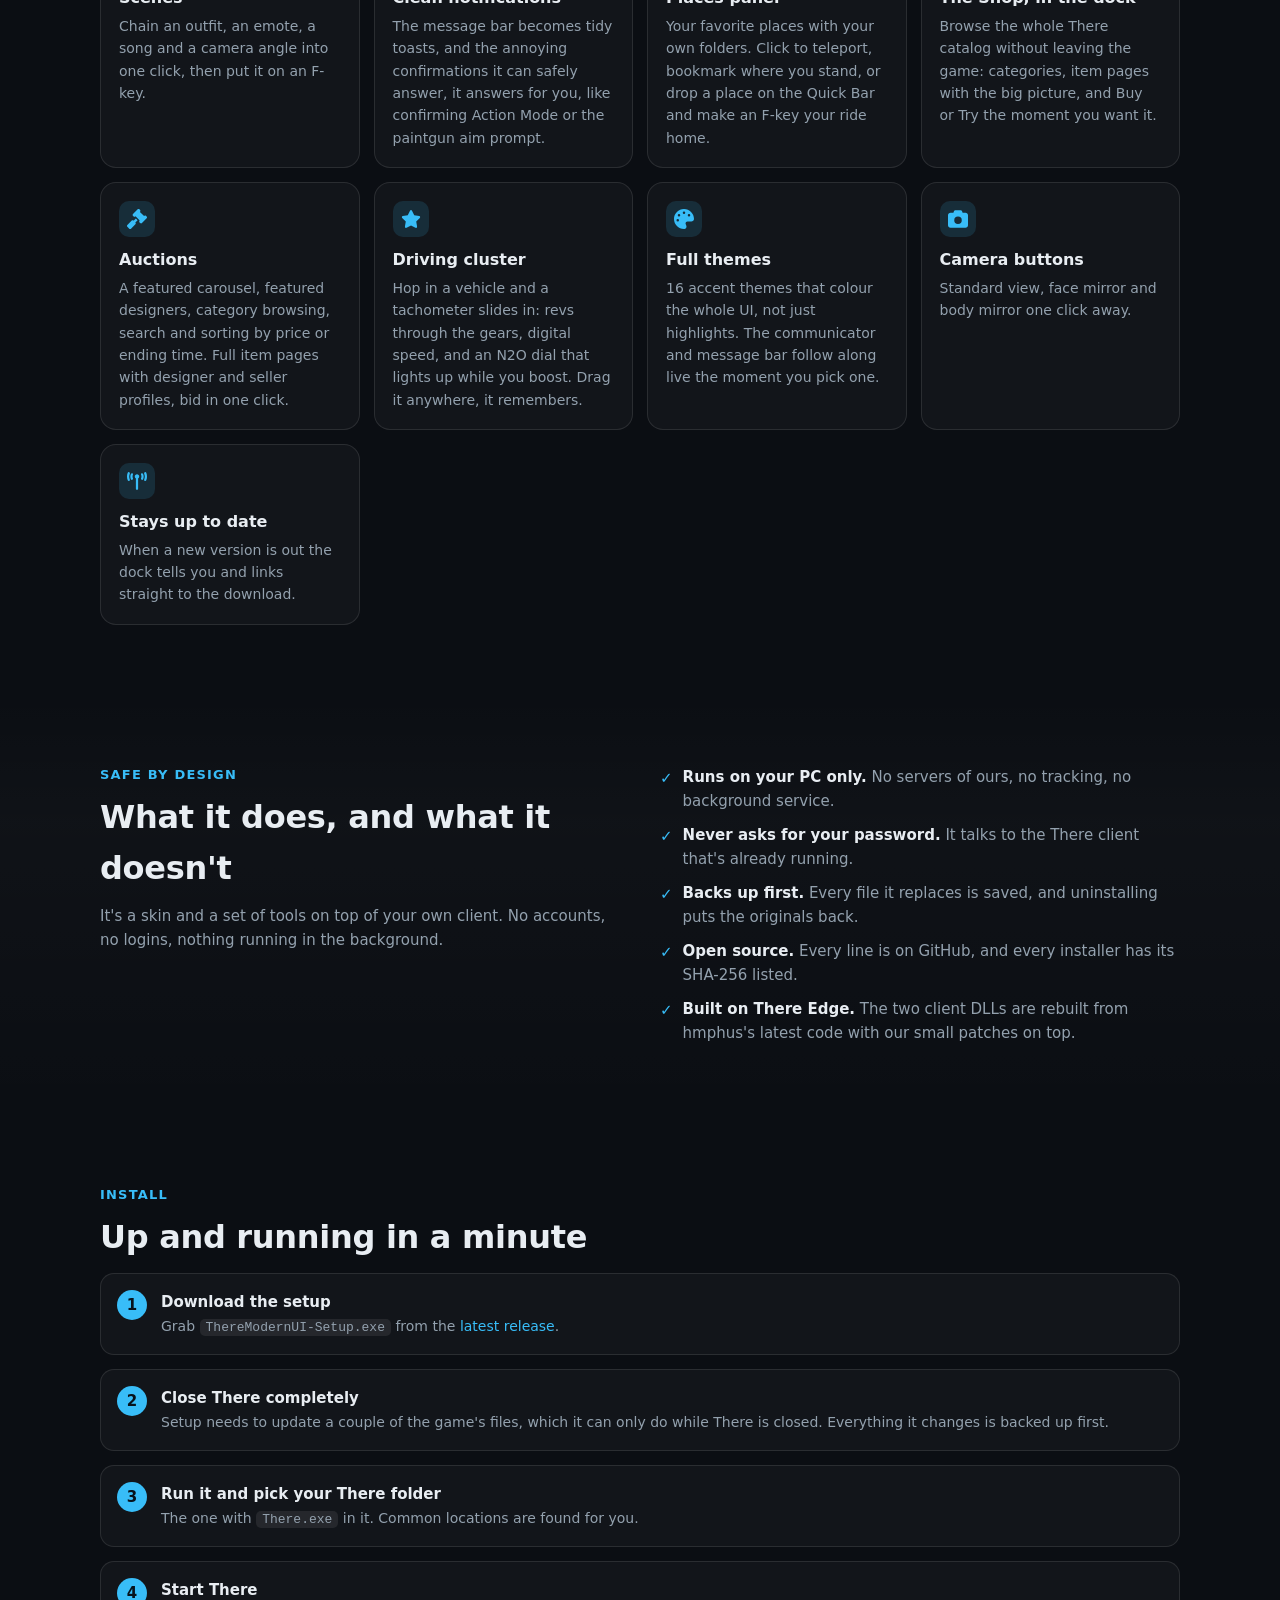
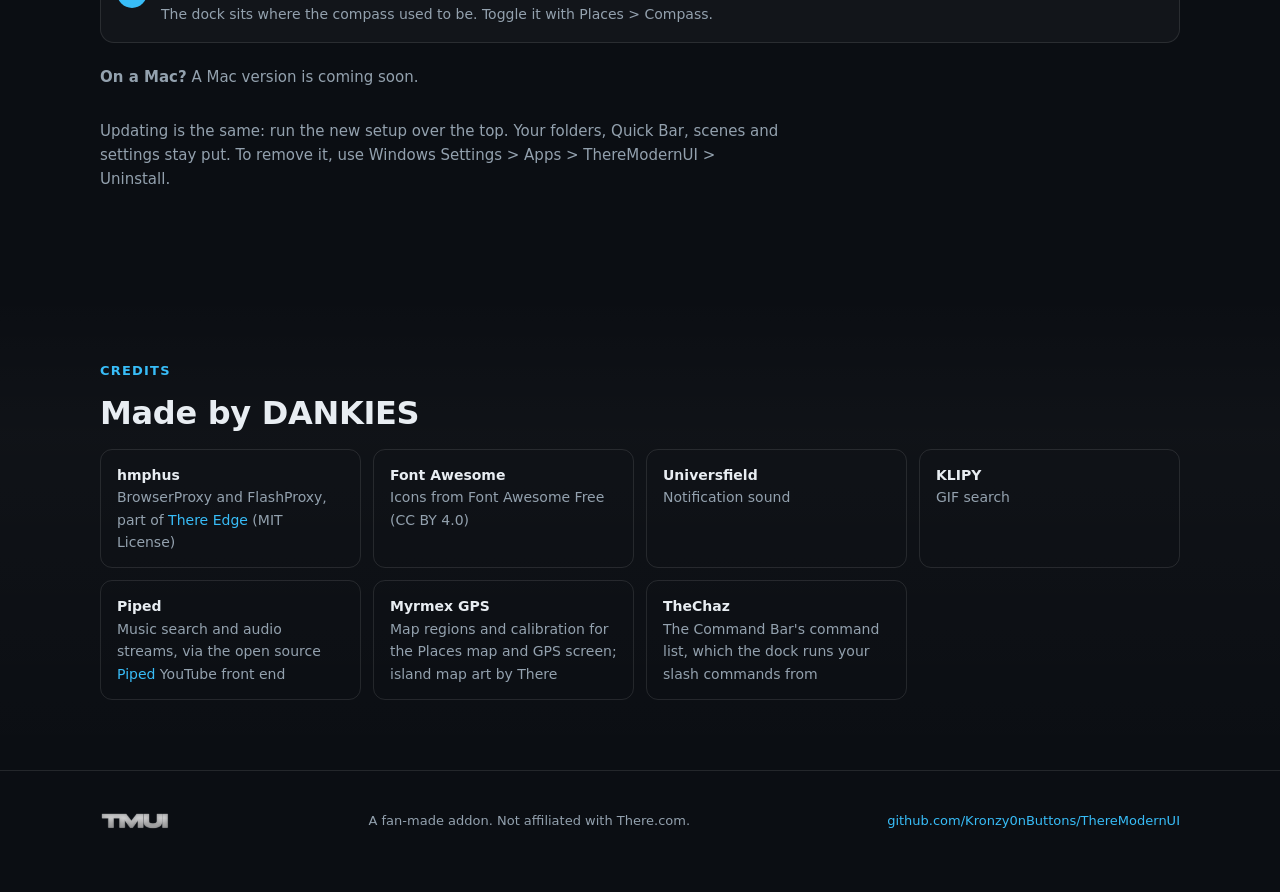
==== commit 23bf6ccb: "Release v1.0.6" ====
--- a/docs/index.html
+++ b/docs/index.html
@@ -329,6 +329,7 @@
     <h2>Everything in the dock</h2>
     <p class="sub">It takes over the compass slot and turns it into a proper dock. Pick which buttons you want, hide the rest in the Library.</p>
     <div class="features">
+      <div class="feat"><div class="fi" data-icon="gear"></div><h3>Taming the 8 second freeze</h3><p>A Windows 11 update makes the official client freeze whenever a UI window loads a file, on every teleport and message. ModernUI moves that work off the game's thread, so play is noticeably smoother. <a href="freeze-fix.html">Read how it works</a></p></div>
       <div class="feat"><div class="fi" data-icon="bolt"></div><h3>Quick Bar, F1 to F12</h3><p>Drop items, outfits and scenes on 12 slots and fire them with the F-keys, even while you're in the game.</p></div>
       <div class="feat"><div class="fi" data-icon="person-running"></div><h3>WASD in Action Mode</h3><p>Walk with WASD, jump with Space, reload with R. Hit Enter for Action Chat. Works however you switched Action Mode on.</p></div>
       <div class="feat"><div class="fi" data-icon="shirt"></div><h3>Real clothing photos</h3><p>The wardrobe shows actual catalog photos instead of grey boxes, cached on your PC so they load instantly.</p></div>
@@ -402,6 +403,9 @@
       <div class="credit"><b>Font Awesome</b>Icons from Font Awesome Free (CC BY 4.0)</div>
       <div class="credit"><b>Universfield</b>Notification sound</div>
       <div class="credit"><b>KLIPY</b>GIF search</div>
+      <div class="credit"><b>Piped</b>Music search and audio streams, via the open source <a href="https://github.com/TeamPiped/Piped">Piped</a> YouTube front end</div>
+      <div class="credit"><b>Myrmex GPS</b>Map regions and calibration for the Places map and GPS screen; island map art by There</div>
+      <div class="credit"><b>TheChaz</b>The Command Bar's command list, which the dock runs your slash commands from</div>
     </div>
   </div>
 </section>
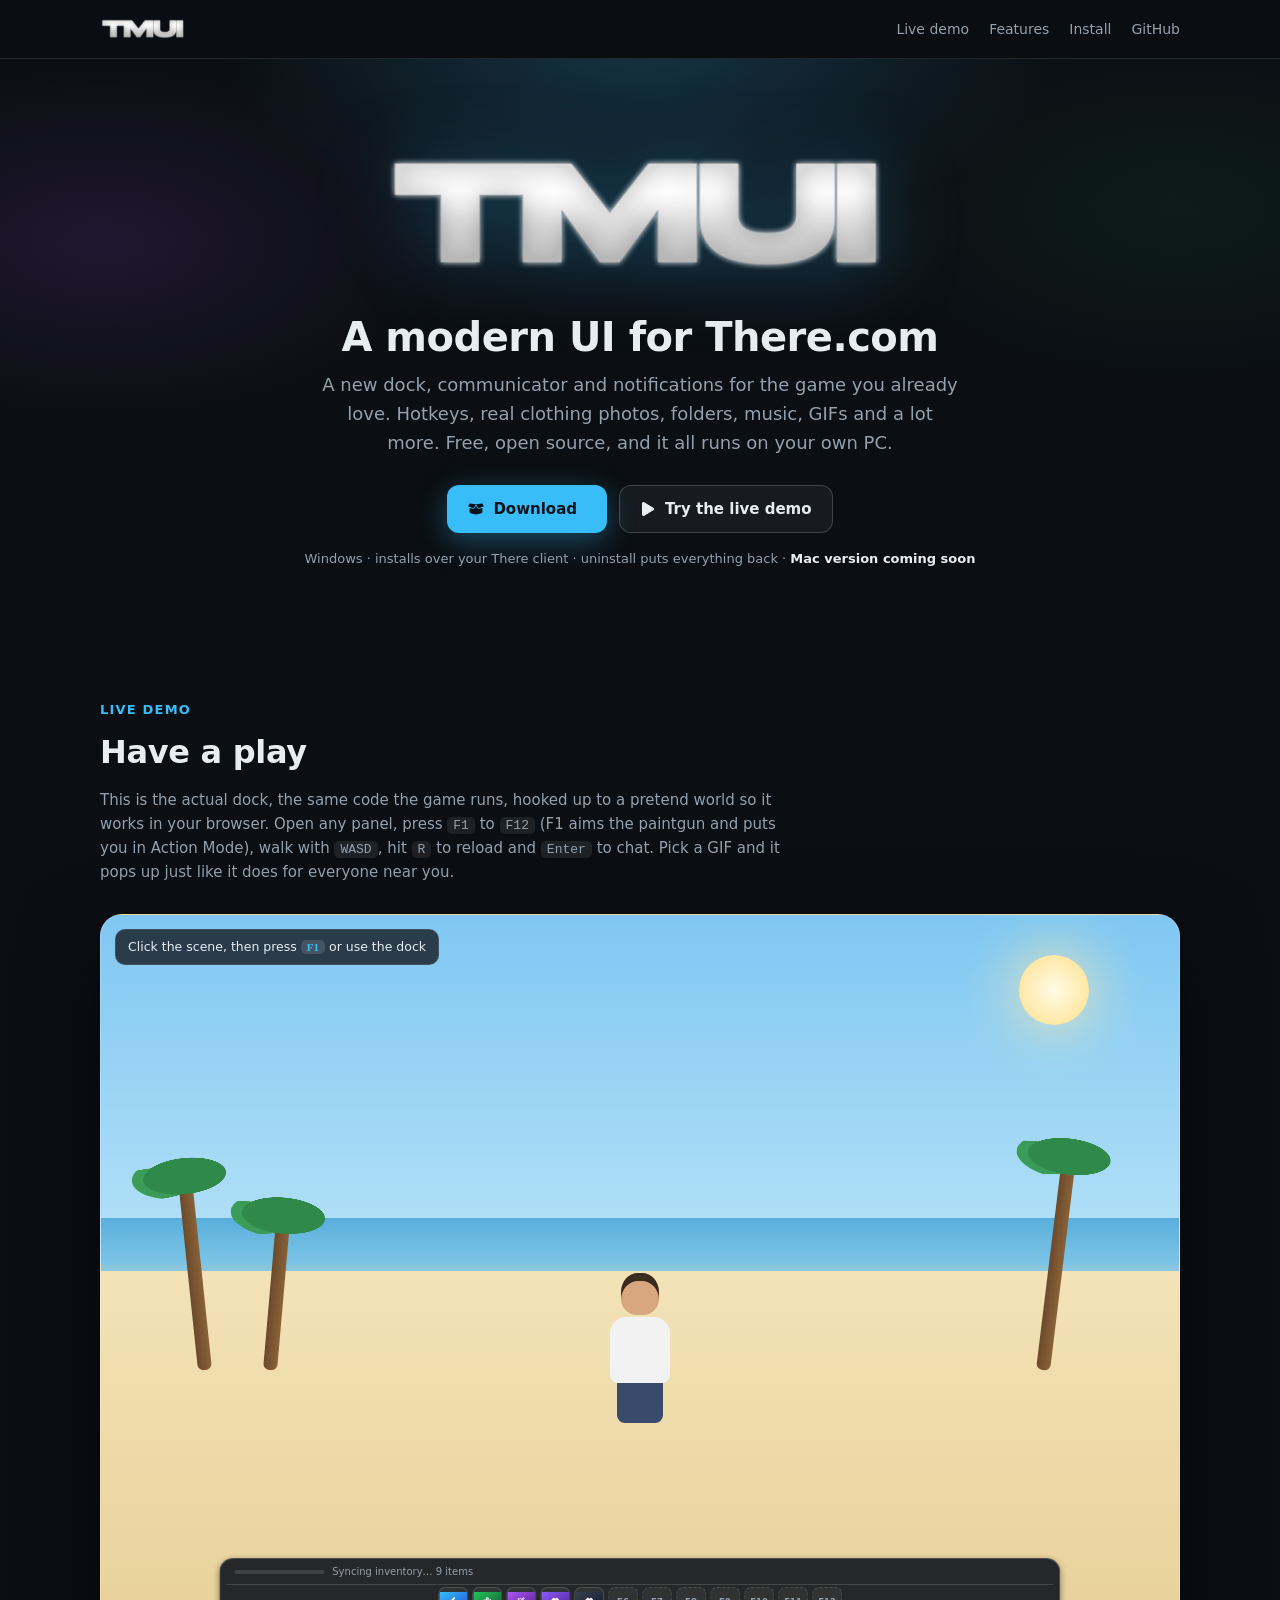
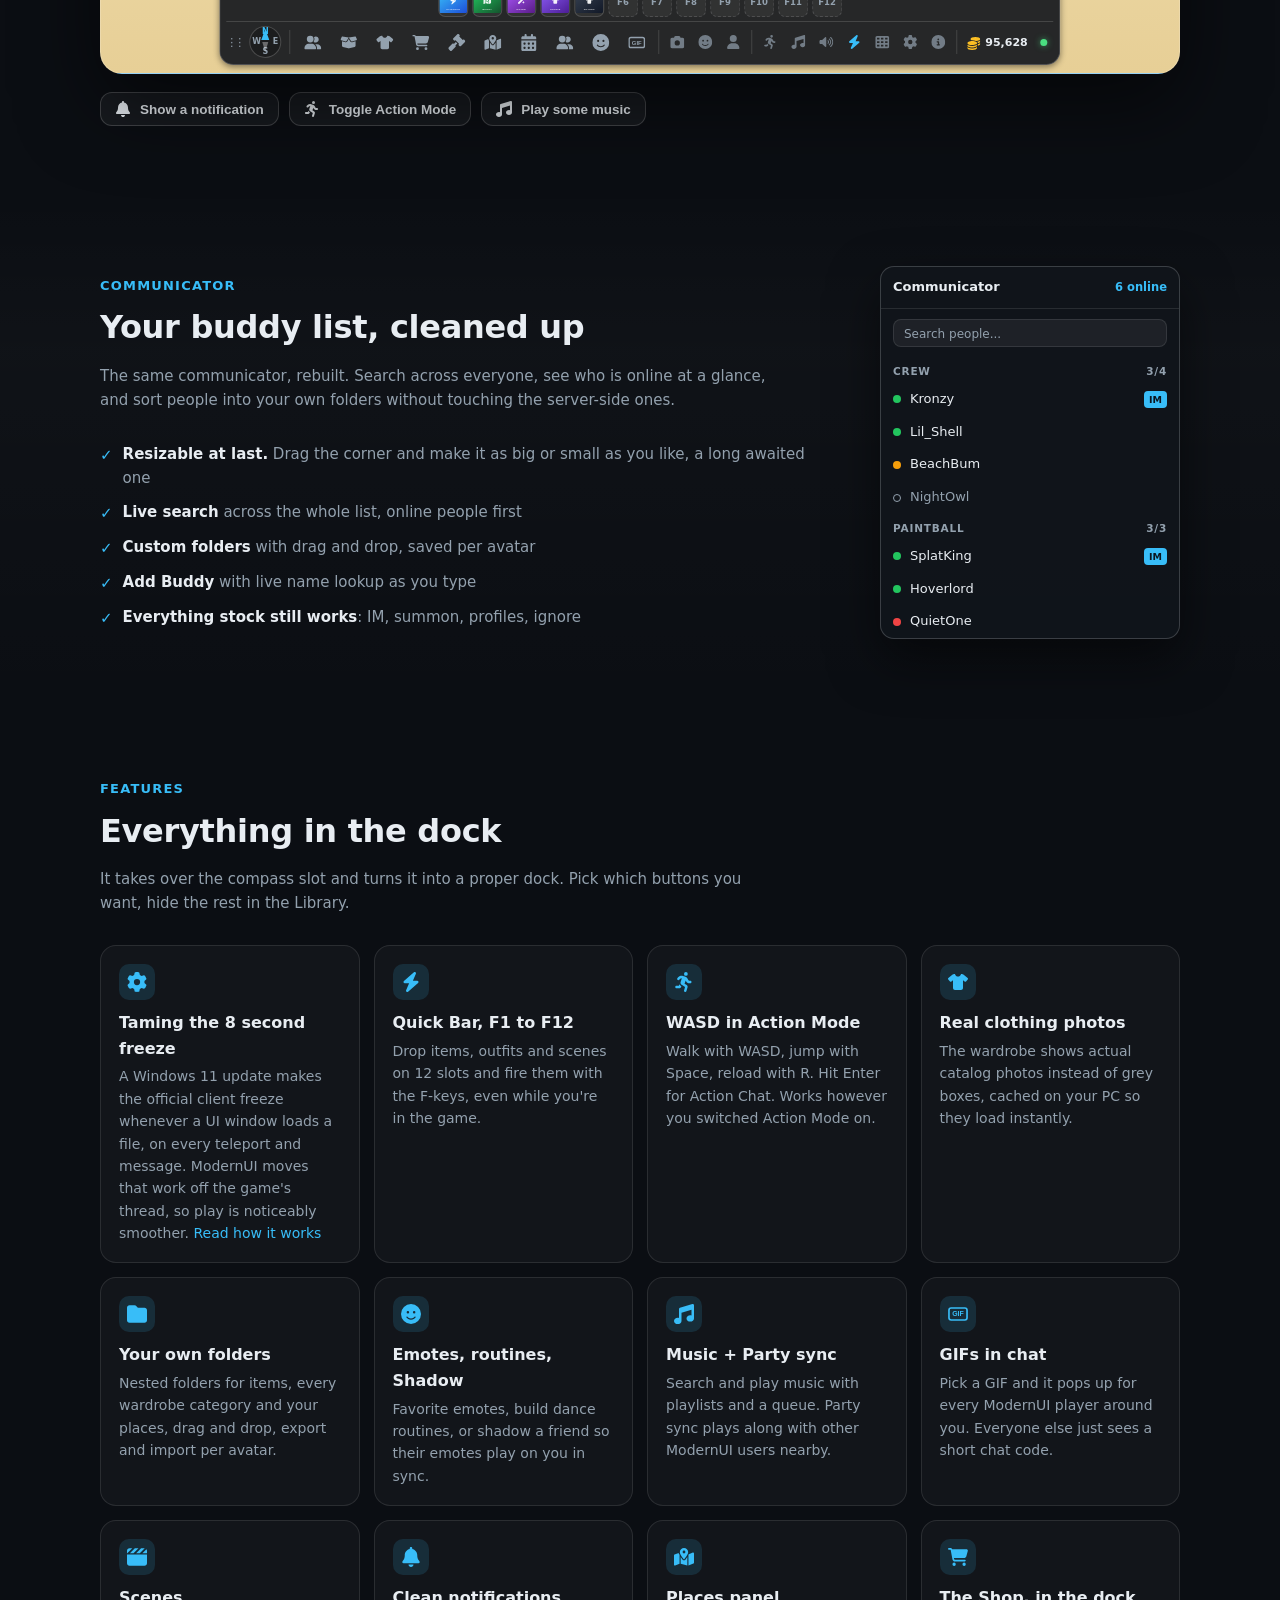
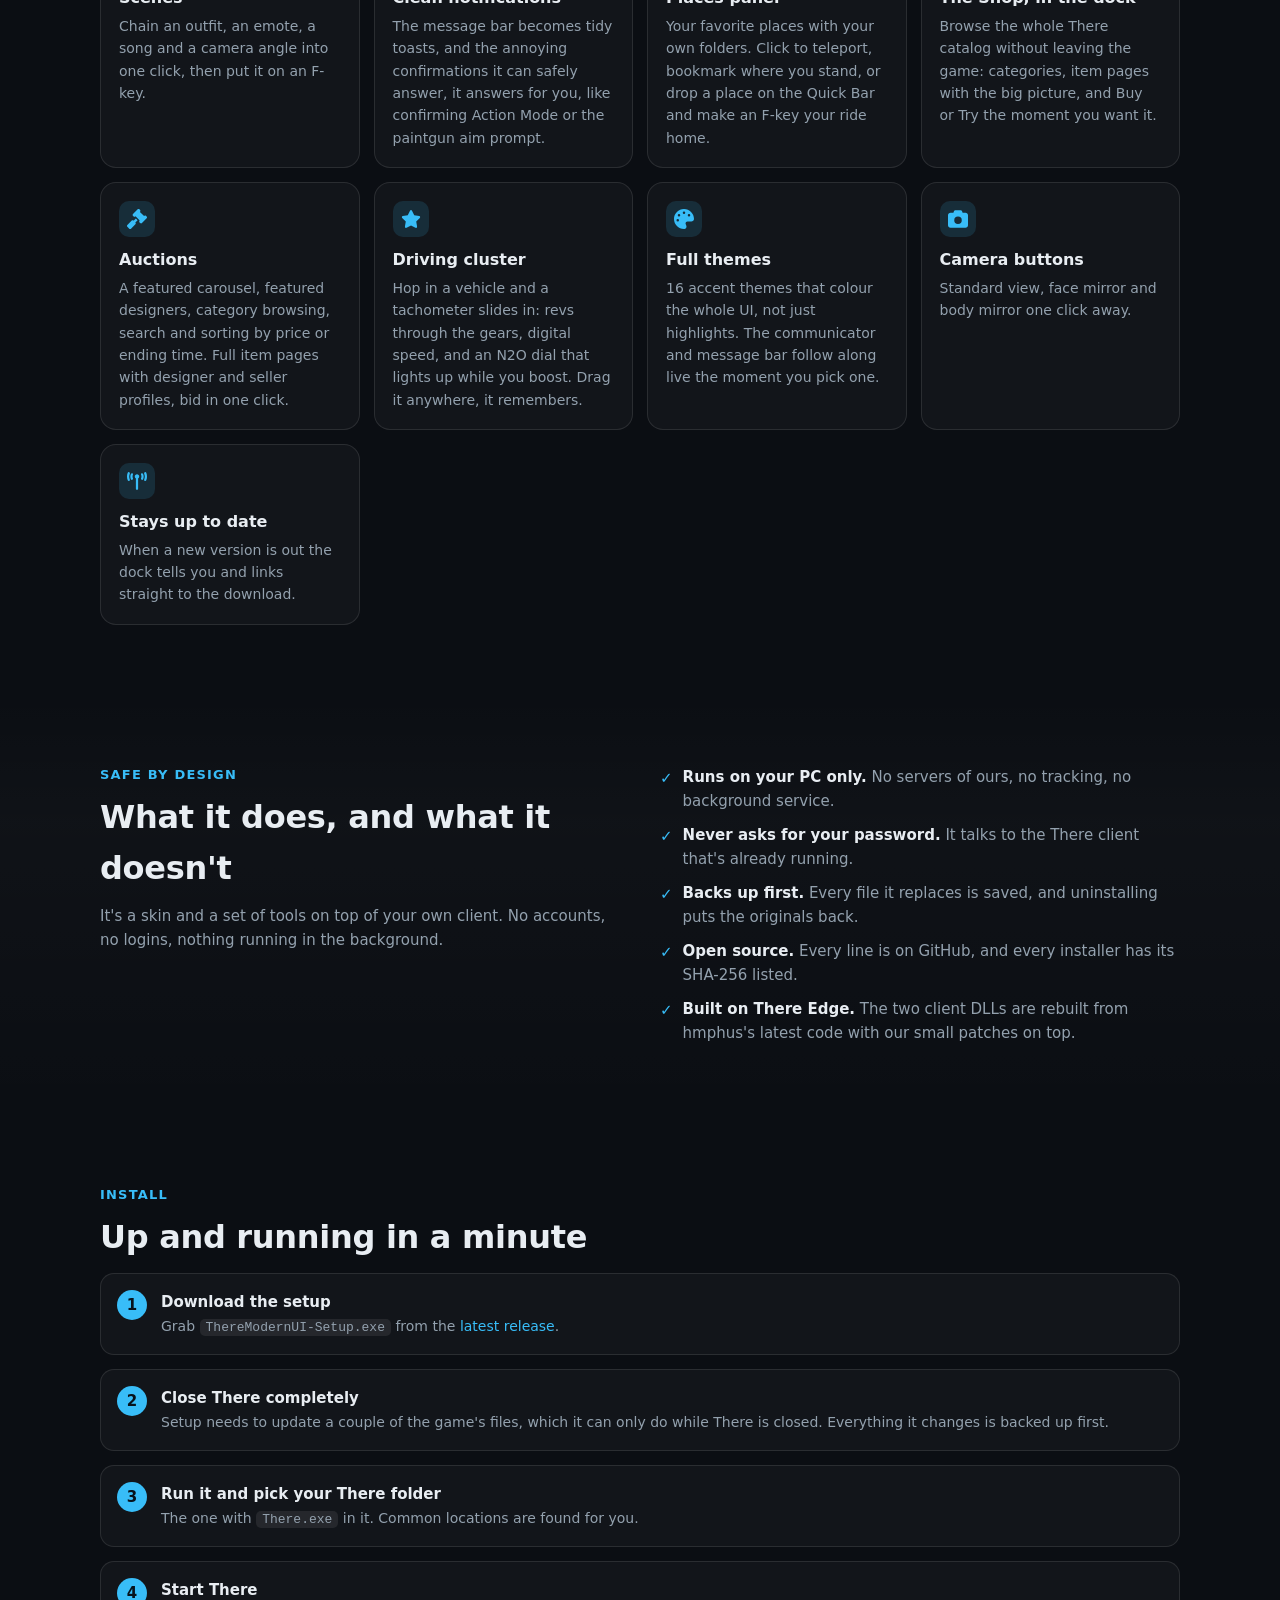
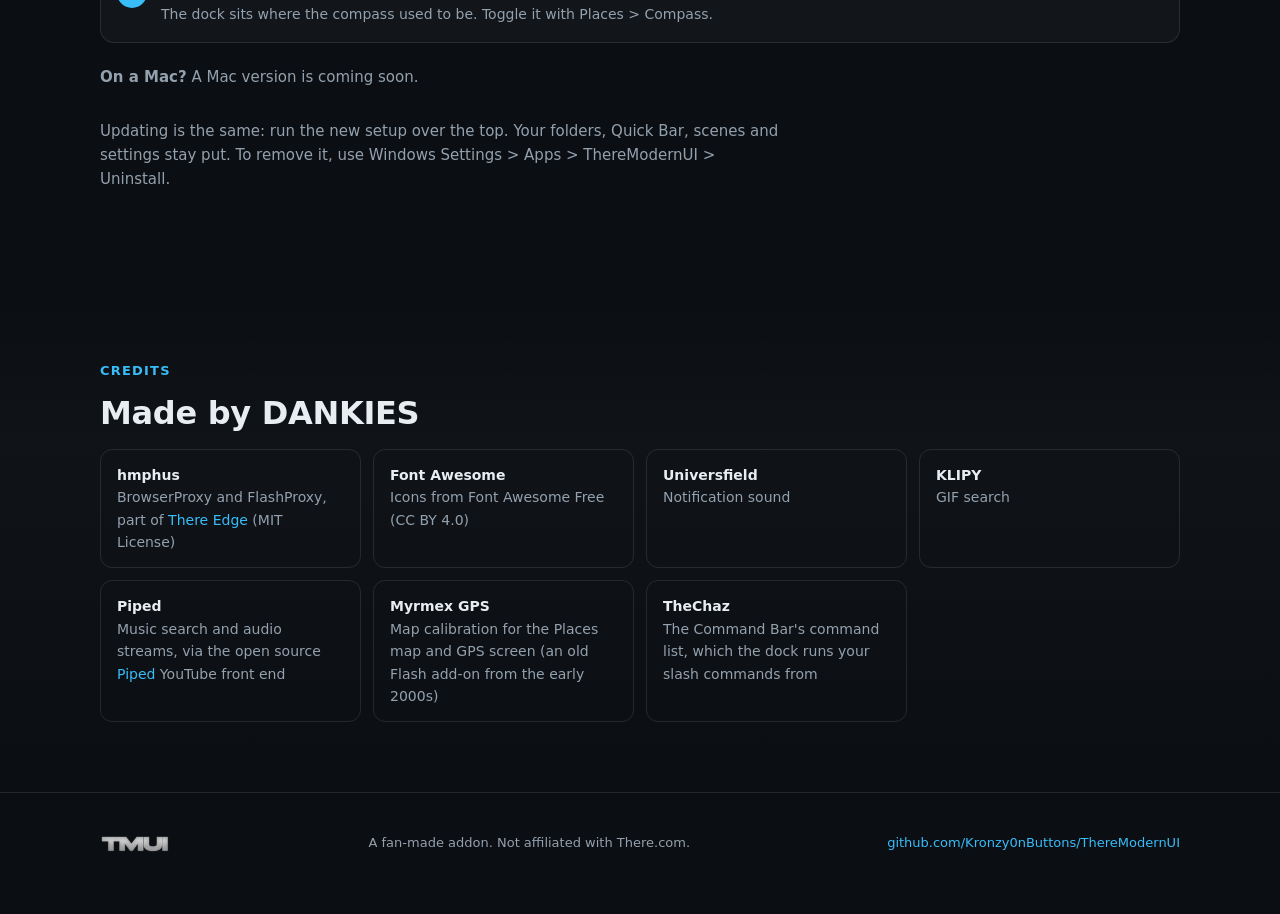
==== commit 07585075: "Release v1.0.7" ====
--- a/docs/index.html
+++ b/docs/index.html
@@ -404,7 +404,7 @@
       <div class="credit"><b>Universfield</b>Notification sound</div>
       <div class="credit"><b>KLIPY</b>GIF search</div>
       <div class="credit"><b>Piped</b>Music search and audio streams, via the open source <a href="https://github.com/TeamPiped/Piped">Piped</a> YouTube front end</div>
-      <div class="credit"><b>Myrmex GPS</b>Map regions and calibration for the Places map and GPS screen; island map art by There</div>
+      <div class="credit"><b>Myrmex GPS</b>Map calibration for the Places map and GPS screen (an old Flash add-on from the early 2000s)</div>
       <div class="credit"><b>TheChaz</b>The Command Bar's command list, which the dock runs your slash commands from</div>
     </div>
   </div>
